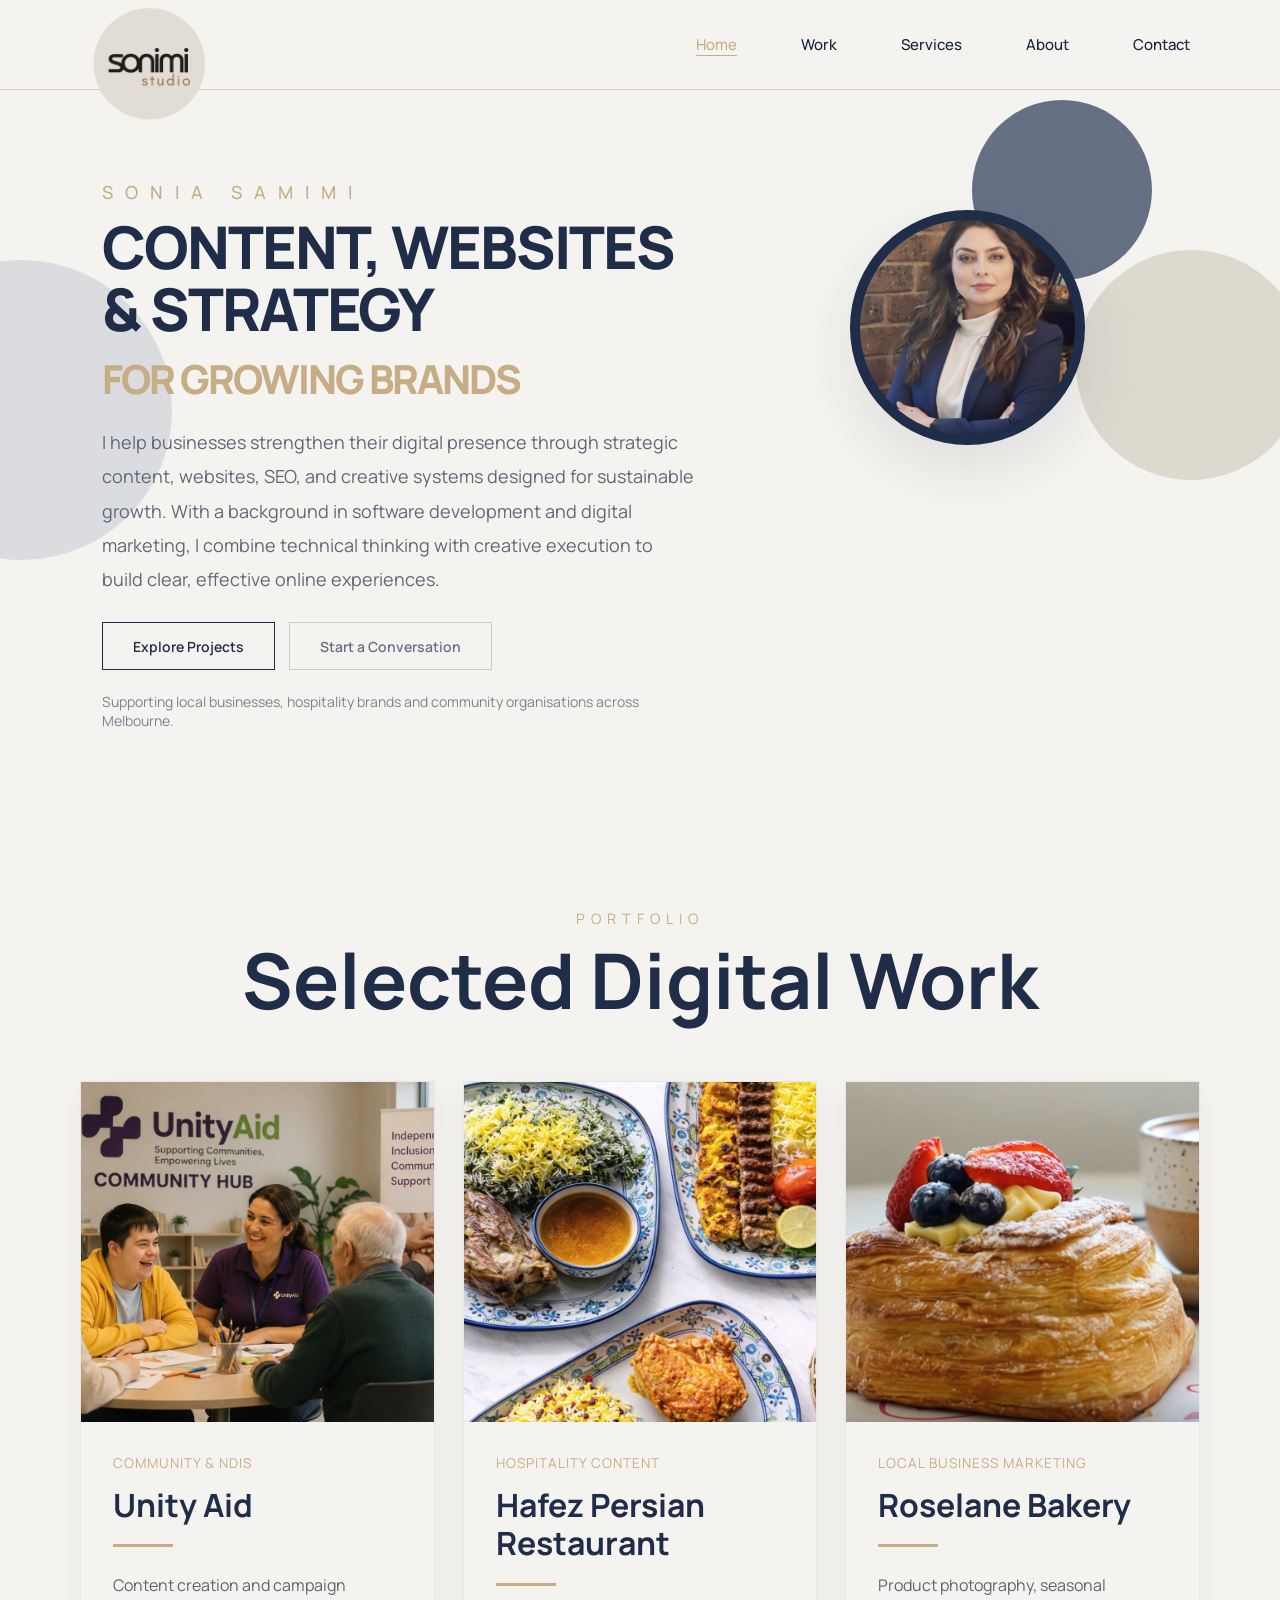
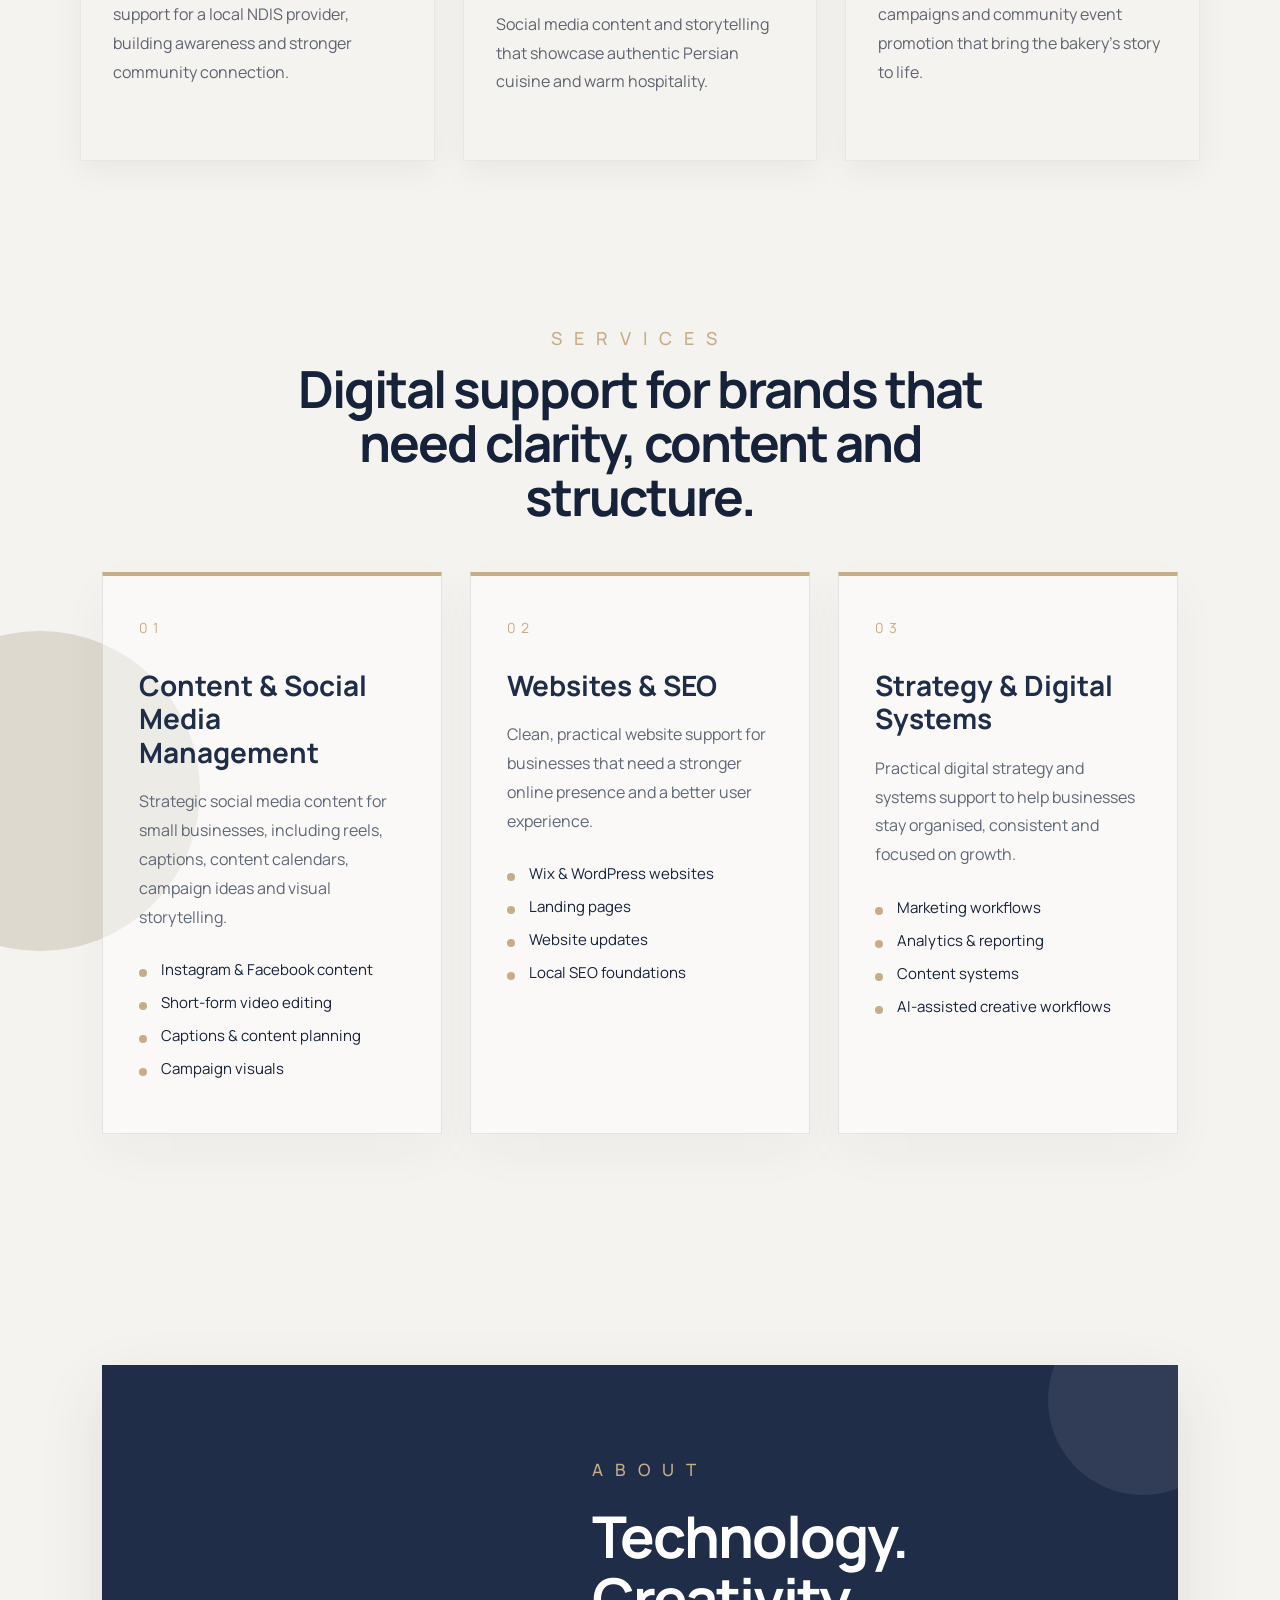
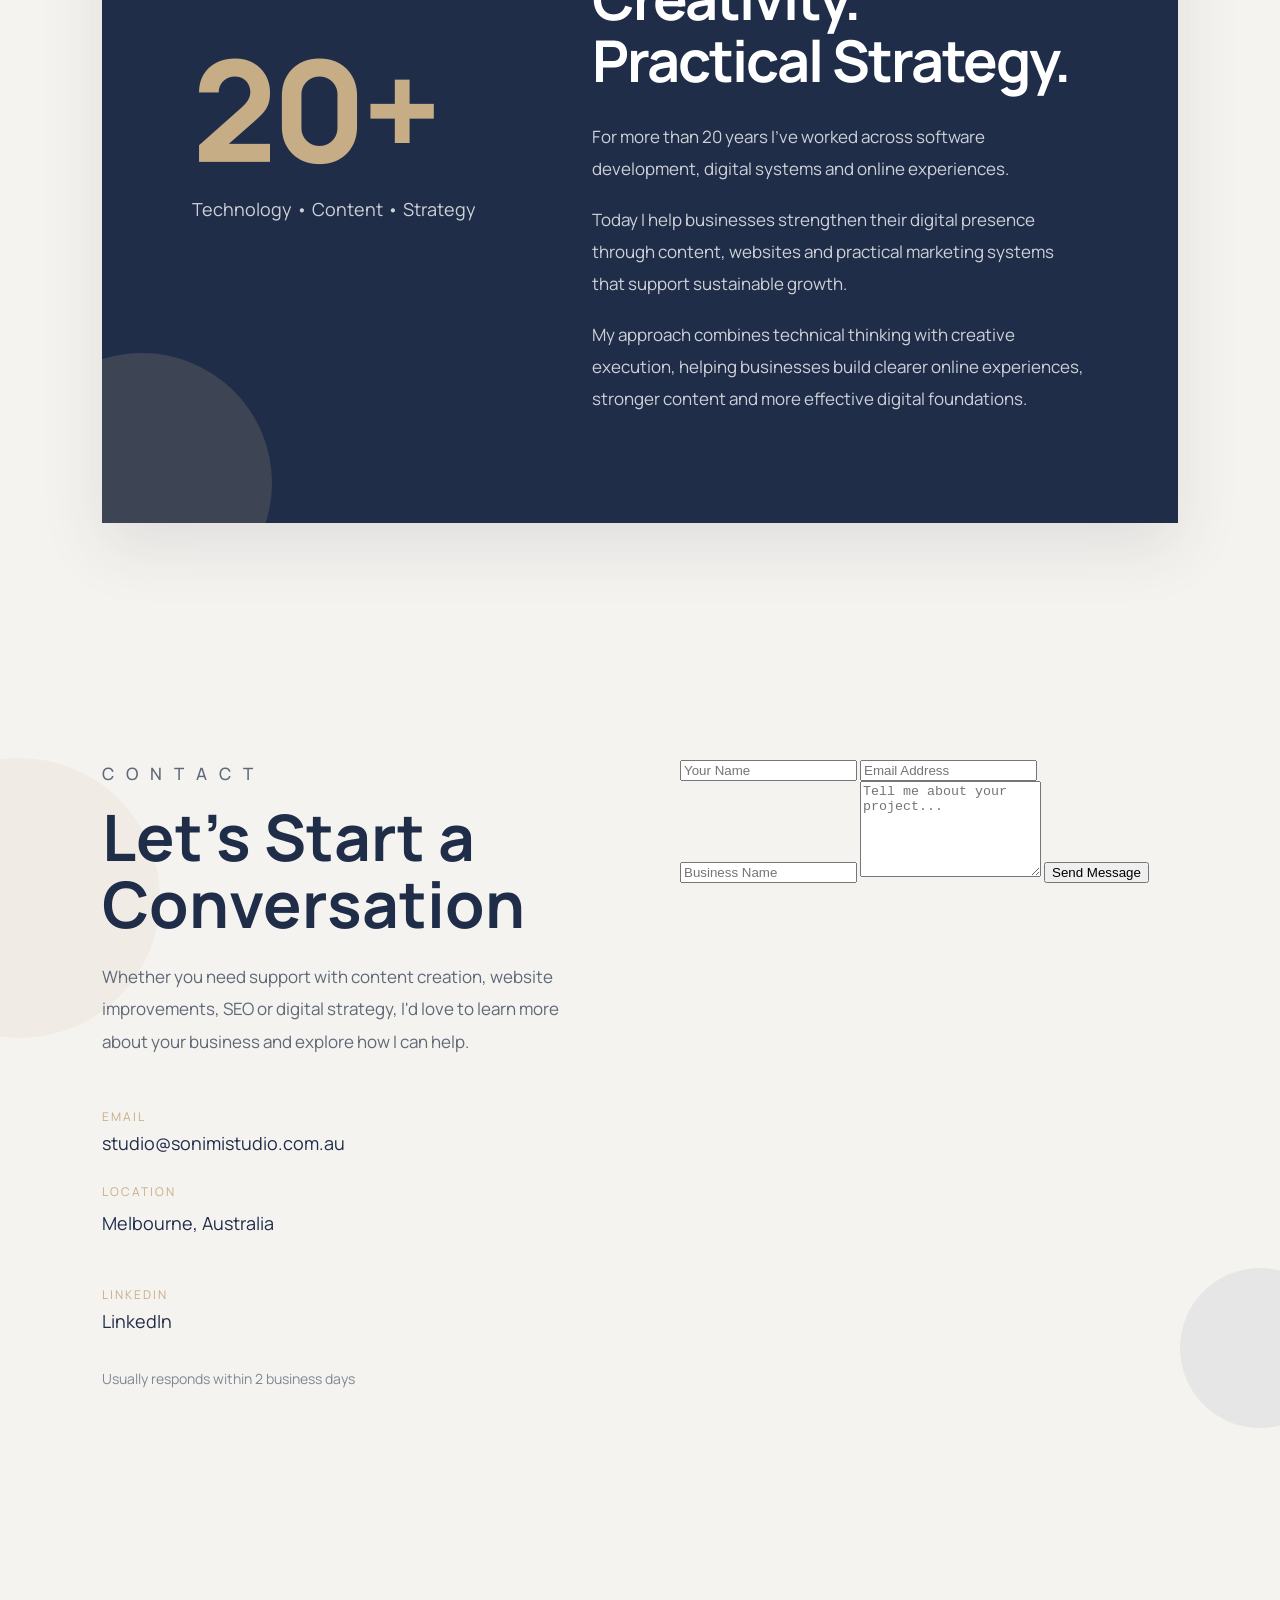
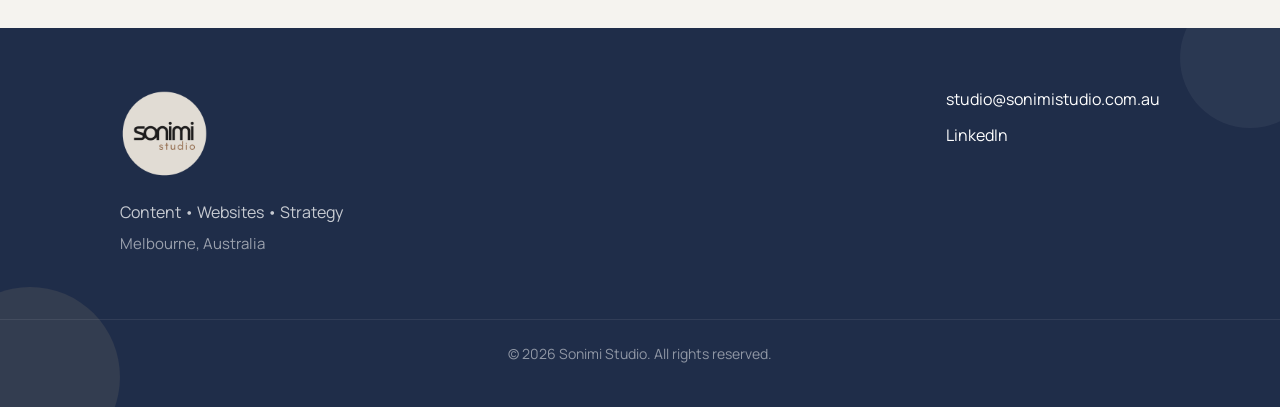
==== index.html @ 91c3f5af "comment extra code" ====
<!DOCTYPE html>
<html lang="en">

<head>
  <link rel="icon" type="image/png" href="./images/sonimi-logo.png">
  <meta charset="UTF-8" />
  <meta name="viewport" content="width=device-width, initial-scale=1.0" />
  <title>SONIMI Studio | Content, Websites & Strategy</title>
  <meta name="description"
    content="SONIMI Studio helps growing brands with digital content, websites, SEO and creative strategy." />
  <link rel="preconnect" href="https://fonts.googleapis.com">
  <link rel="preconnect" href="https://fonts.gstatic.com" crossorigin>
  <meta property="og:title" content="Sonimi Studio">
  <meta property="og:description" content="Content, Websites & Strategy for Growing Brands">
  <meta property="og:image" content="https://yourdomain.com.au/images/preview.jpg">
  <link
    href="https://fonts.googleapis.com/css2?family=Manrope:wght@400;500;600;700;800&family=Playfair+Display:wght@500;600&display=swap"
    rel="stylesheet">
  <link rel="stylesheet" href="styles.css" />
</head>

<body>
  <header class="site-header">
    <a href="#home" class="brand">
      <img src="./images/sonimi-logo.png" alt="SONIMI Studio Logo">
    </a>

    <button class="menu-toggle" aria-label="Open menu">☰</button>

    <nav class="nav">
      <a href="#home">Home</a>
      <a href="#work">Work</a>
      <a href="#services">Services</a>
      <a href="#about">About</a>
      <a href="#contact">Contact</a>
    </nav>
  </header>

  <main>
    <section id="home" class="hero section">
      <div class="shape shape-left floating-circle"></div>
      <div class="shape shape-navy floating-circle"></div>
      <div class="shape shape-beige floating-circle"></div>

      <div class="hero-content">
        <p class="eyebrow">SONIA SAMIMI</p>
        <h1>Content, Websites & Strategy<br><span>for Growing Brands</span></h1>
        <p class="hero-copy">
          I help businesses strengthen their digital presence through strategic content,
          websites, SEO, and creative systems designed for sustainable growth.
          With a background in software development and digital marketing, I combine
          technical thinking with creative execution to build clear, effective online experiences.
        </p>
        <div class="hero-actions">
          <a class="btn btn-primary" href="#work">Explore Projects</a>
          <a class="btn btn-secondary" href="#contact">Start a Conversation</a>
        </div>
        <p class="trust-line">Supporting local businesses, hospitality brands and community organisations across
          Melbourne.</p>
      </div>

      <div class="portrait-card" aria-label="Portrait placeholder">
        <div class="portrait-inner">
          <span></span>
        </div>
      </div>
    </section>

    <!-- Portfolio Section -->
    <section id="work" class="portfolio-section">

      <div class="portfolio-header">
        <span class="portfolio-label">PORTFOLIO</span>
        <h2>Selected Digital Work</h2>
      </div>

      <div class="portfolio-grid">

        <!-- Unity Aid -->
        <article class="portfolio-card">

          <div class="portfolio-image">
            <img src="./images/portfolio/unity-aid-project.jpg" alt="Unity Aid">
          </div>

          <div class="portfolio-content">

            <span class="portfolio-category">
              COMMUNITY & NDIS
            </span>

            <h3>Unity Aid</h3>

            <div class="card-line"></div>

            <p>
              Content creation and campaign support for a local
              NDIS provider, building awareness and stronger
              community connection.
            </p>

            <!-- <a href="unity-aid.html" class="portfolio-link">
              View Project
              <span>→</span>
            </a> -->

          </div>

        </article>

        <!-- Hafez -->

        <article class="portfolio-card">

          <div class="portfolio-image">
            <img src="./images/portfolio/hafez-project.jpg" alt="Hafez Persian Restaurant">
          </div>

          <div class="portfolio-content">

            <span class="portfolio-category">
              HOSPITALITY CONTENT
            </span>

            <h3>Hafez Persian Restaurant</h3>

            <div class="card-line"></div>

            <p>
              Social media content and storytelling that showcase
              authentic Persian cuisine and warm hospitality.
            </p>

            <!-- <a href="hafez.html" class="portfolio-link">
              View Project
              <span>→</span>
            </a> -->

          </div>

        </article>

        <!-- Roselane -->

        <article class="portfolio-card">

          <div class="portfolio-image">
            <img src="./images/portfolio/roselane-project.jpg" alt="Roselane Bakery">
          </div>

          <div class="portfolio-content">

            <span class="portfolio-category">
              LOCAL BUSINESS MARKETING
            </span>

            <h3>Roselane Bakery</h3>

            <div class="card-line"></div>

            <p>
              Product photography, seasonal campaigns and community
              event promotion that bring the bakery's story to life.
            </p>

            <!-- <a href="roselane.html" class="portfolio-link">
              View Project
              <span>→</span>
            </a> -->

          </div>

        </article>

      </div>

    </section>

    <section id="services" class="section services-section">
      <div class="services-bg-circle"></div>
      <div class="section-heading narrow">
        <p class="eyebrow">SERVICES</p>
        <h2>Digital support for brands that need clarity, content and structure.</h2>
      </div>

      <div class="services-grid">

        <article class="service-card">
          <span class="service-number">01</span>
          <h3>Content & Social Media Management</h3>
          <p>
            Strategic social media content for small businesses, including reels,
            captions, content calendars, campaign ideas and visual storytelling.
          </p>
          <ul>
            <li>Instagram & Facebook content</li>
            <li>Short-form video editing</li>
            <li>Captions & content planning</li>
            <li>Campaign visuals</li>
          </ul>
        </article>

        <article class="service-card">
          <span class="service-number">02</span>
          <h3>Websites & SEO</h3>
          <p>
            Clean, practical website support for businesses that need a stronger
            online presence and a better user experience.
          </p>
          <ul>
            <li>Wix & WordPress websites</li>
            <li>Landing pages</li>
            <li>Website updates</li>
            <li>Local SEO foundations</li>
          </ul>
        </article>

        <article class="service-card">
          <span class="service-number">03</span>
          <h3>Strategy & Digital Systems</h3>
          <p>
            Practical digital strategy and systems support to help businesses stay
            organised, consistent and focused on growth.
          </p>
          <ul>
            <li>Marketing workflows</li>
            <li>Analytics & reporting</li>
            <li>Content systems</li>
            <li>AI-assisted creative workflows</li>
          </ul>
        </article>

      </div>
    </section>

    <section id="about" class="section about-section">

      <div class="about-panel">

        <div class="about-stat">
          <span>20+</span>
          <p>Technology • Content • Strategy</p>
        </div>

        <div class="about-content">

          <p class="eyebrow">ABOUT</p>

          <h2>
            Technology. Creativity.<br>
            Practical Strategy.
          </h2>

          <p>
            For more than 20 years I’ve worked across software development,
            digital systems and online experiences.
          </p>

          <p>
            Today I help businesses strengthen their digital presence through
            content, websites and practical marketing systems that support
            sustainable growth.
          </p>

          <p>
            My approach combines technical thinking with creative execution,
            helping businesses build clearer online experiences, stronger content
            and more effective digital foundations.
          </p>

        </div>

      </div>

    </section>

    <section id="contact" class="contact-section">

      <div class="contact-wrapper">

        <div class="contact-intro">

          <p class="eyebrow">CONTACT</p>

          <h2>
            Let's Start a Conversation
          </h2>

          <p>
            Whether you need support with content creation, website improvements, SEO or digital strategy, I'd love to
            learn more about your business and explore how I can help.
          </p>

          <div class="contact-details">

            <div>
              <span>Email</span>
              <a href="mailto:studio@sonimistudio.com.au">
                studio@sonimistudio.com.au
              </a>
            </div>

            <div>
              <span>Location</span>
              <p>Melbourne, Australia</p>
            </div>

            <div>
              <span>LinkedIn</span>
              <a href="https://www.linkedin.com/in/sonia-samimi-bb554b28/" target="_blank" rel="noopener noreferrer"
                aria-label="LinkedIn Profile">
                LinkedIn
              </a>
            </div>
            <div class="response-time">Usually responds within 2 business days</div>
          </div>
        </div>

        <form name="contact" method="POST" data-netlify="true" netlify-honeypot="bot-field" action="/thank-you.html">

          <input type="hidden" name="form-name" value="contact">

          <p hidden>
            <label>
              Don't fill this out:
              <input name="bot-field">
            </label>
          </p>

          <input type="text" name="name" placeholder="Your Name" required>
          <input type="email" name="email" placeholder="Email Address" required>
          <input type="text" name="business" placeholder="Business Name">
          <textarea name="message" placeholder="Tell me about your project..." rows="6" required></textarea>

          <button type="submit">Send Message</button>
        </form>

      </div>

    </section>
  </main>

  <footer class="site-footer">

    <div class="footer-container">

      <div class="footer-brand">

        <img src="./images/sonimi-logo.png" alt="Sonimi Studio" class="footer-logo">

        <p class="footer-tagline">
          Content • Websites • Strategy
        </p>

        <p class="footer-location">
          Melbourne, Australia
        </p>

      </div>

      <div class="footer-contact">

        <a href="mailto:studio@sonimistudio.com.au">
          studio@sonimistudio.com.au
        </a>

        <a href="https://www.linkedin.com/in/sonia-samimi-bb554b28/" target="_blank" rel="noopener noreferrer">
          LinkedIn
        </a>

      </div>

    </div>

    <div class="footer-bottom">

      <p>
        © 2026 Sonimi Studio. All rights reserved.
      </p>

    </div>

  </footer>

  <script src="script.js"></script>
</body>

</html>
---- styles.css ----
:root{
  --navy:#1f2d49;
  --ink:#15223a;
  --muted:#667085;
  --sand:#c7ad86;
  --stone:#ded9cf;
  --soft:#f5f3ef;
  --bluegrey:#bfc5d1;
  --white:#ffffff;
  --line:rgba(31,45,73,.12);
  --shadow:0 24px 60px rgba(31,45,73,.10);
}

*{box-sizing:border-box}
html{scroll-behavior:smooth}
body{
  margin:0;
  font-family:Manrope,system-ui,-apple-system,BlinkMacSystemFont,"Segoe UI",sans-serif;
  background:var(--soft);
  color:var(--ink);
}

.site-header{
  position:fixed;
  top:0;
  left:0;
  right:0;
  z-index:20;
  height:90px;
  display:flex;
  align-items:center;
  justify-content:space-between;
  padding:0 clamp(24px,7vw,140px);
  background:rgba(245,243,239,.82);
  backdrop-filter:blur(18px);
  border-bottom:1px solid rgba(199,173,134,.55);
}

.brand{
  width:120px;
  height:120px;
  display:flex;
  align-items:center;
  justify-content:center;
  text-decoration:none;
  transform:translateY(18px);
}

.brand img{
  width:100%;
  height:100%;
  object-fit:contain;
  display:block;
}

.nav{
  display:flex;
  gap:clamp(28px,5vw,72px);
  align-items:center;
}

.nav a{
  color:var(--ink);
  text-decoration:none;
  font-size:15px;
  font-weight:500;
  transition:.25s ease;
}

.nav a:hover,.nav a.active{color:var(--sand);border-bottom:1px solid var(--sand)}
.menu-toggle{display:none}

.section{
  position:relative;
  padding:clamp(80px,9vw,150px) clamp(24px,8vw,160px);
}

.hero{
  min-height:650px;
  padding-top:180px;
  overflow:hidden;
  display:grid;
  grid-template-columns:minmax(0,1fr) 420px;
  gap:60px;
  align-items:start;
}

.hero-content{
  max-width:650px;
  position:relative;
  z-index:2;
}

.eyebrow{
  margin:0 0 12px;
  letter-spacing:12px;
  color:var(--sand);
  font-weight:500;
  font-size:18px;
}

h1,h2,h3,p{margin-top:0}
h1{
  margin-bottom:22px;
  font-size:clamp(38px,4.6vw,68px);
  line-height:1.06;
  letter-spacing:-2px;
  text-transform:uppercase;
  color:var(--navy);
  font-weight:800;
}

h1 span{color:var(--sand); font-size: 40px;}
.hero-copy{
  font-size:18px;
  line-height:1.9;
  color:#5f6877;
  max-width:760px;
}

.hero-actions{
  display:flex;
  gap:14px;
  flex-wrap:wrap;
  margin-top:26px;
}

.btn{
  display:inline-flex;
  align-items:center;
  justify-content:center;
  min-height:48px;
  padding:0 30px;
  border:1px solid var(--navy);
  text-decoration:none;
  font-weight:600;
  font-size:14px;
  color:var(--navy);
  background:transparent;
  cursor:pointer;
  transition:.25s ease;
}

.btn-primary:hover{
  background:var(--navy);
  color:var(--white);
  transform:translateY(-2px);
}

.btn-secondary{
  border-color:rgba(31,45,73,.2);
  color:var(--muted);
}

.btn-secondary:hover{border-color:var(--sand);color:var(--sand)}
.trust-line{
  margin-top:22px;
  font-size:14px;
  color:#7a8390;
}

.portrait-card{
  position:relative;
  z-index:2;
  justify-self:center;
  margin-top:30px;
  width:235px;
  height:235px;
  border-radius:50%;
  background:var(--navy);
  padding:10px;
  box-shadow:var(--shadow);
}

.portrait-inner{
  width:100%;
  height:100%;
  border-radius:50%;
  background:
    linear-gradient(135deg, rgba(255,255,255,.2), rgba(0,0,0,.1)),
    url("./images/sonia_samimi.png");
  background-size:cover;
  background-position:center;
  display:flex;
  align-items:center;
  justify-content:center;
  color:rgba(255,255,255,.75);
  font-size:14px;
}

.shape{
  position:absolute;
  border-radius:50%;
  z-index:0;
  pointer-events:none;
}
.shape-left{
  width:300px;height:300px;
  left:-10%;top:260px;
  background:var(--bluegrey);
  opacity:.5;
}
.shape-navy{
  width:180px;height:180px;
  right:10%;top:100px;
  background:var(--muted);
}
.shape-beige{
  width:230px;height:230px;
  border-radius:120px;
  right:-2%;top:250px;
  background:var(--stone);
}

.section-heading{
  margin:0 auto 48px;
  max-width:900px;
  text-align:left;
}

.section-heading h2{
  font-size:clamp(38px,5vw,72px);
  line-height:1.05;
  letter-spacing:-2px;
  color:var(--ink);
}

.narrow{max-width:780px;text-align:center}
.narrow h2{font-size:clamp(34px,4vw,58px)}

.portfolio-section{
    padding:50px 0;
}

.portfolio-header{
    text-align:center;
    margin-bottom:60px;
}

.portfolio-label{
    display:block;
    letter-spacing:6px;
    font-size:.9rem;
    color:var(--sand);
    margin-bottom:12px;
}

.portfolio-header h2{
    font-size:clamp(2.8rem,6vw,5rem);
    color:var(--navy);
    margin:0;
    line-height:1.05;
}

.portfolio-grid{
    display:grid;
    grid-template-columns:repeat(3,1fr);
    gap:28px;
    max-width:1120px;
    margin:0 auto;
}

.portfolio-card{
    background:#F5F3EF;
    border:1px solid rgba(0,0,0,.05);
    overflow:hidden;
    transition:.3s ease;
    box-shadow:0 10px 30px rgba(0,0,0,.05);
}

.portfolio-card:hover{
    transform:translateY(-8px);
}

.portfolio-image{
    height:340px;
    overflow:hidden;
}

.portfolio-image img{
    width:100%;
    height:100%;
    object-fit:cover;
    display:block;
    filter:
        saturate(0.92)
        contrast(0.96)
        brightness(1.02);
}

.portfolio-content{
    padding:32px;
}

.portfolio-category{
    display:block;
    color:var(--sand);
    font-size:.85rem;
    letter-spacing:1px;
    margin-bottom:14px;
}

.portfolio-content h3{
    color:var(--navy);
    font-size:2rem;
    line-height:1.2;
    margin-bottom:20px;
}

.card-line{
    width:60px;
    height:3px;
    background:var(--sand);
    margin-bottom:24px;
}

.portfolio-content p{
    color:#5f6470;
    line-height:1.8;
    margin-bottom:32px;
}

.portfolio-link{
    display:inline-flex;
    align-items:center;
    gap:14px;
    color:var(--sand);
    text-decoration:none;
    font-weight:600;
}

.portfolio-link span{
    width:36px;
    height:36px;
    border:1px solid var(--sand);
    border-radius:50%;
    display:flex;
    align-items:center;
    justify-content:center;
}

.portfolio-link:hover{
    color:var(--navy);
}

.services-section{
  position:relative;
  overflow:hidden;
}

.services-bg-circle{
    position:absolute;

    width:320px;
    height:320px;

    left:-120px;
    top:420px;

    border-radius:50%;

    background:var(--stone);

     z-index:0;

    pointer-events:none;
}


.services-section .section-heading,
.services-section .services-grid{
    position:relative;
    z-index:2;
}

.services-section > *{
    z-index:2;
}

.services-grid{
  display:grid;
  grid-template-columns:repeat(3,1fr);
  gap:28px;
  max-width:1120px;
  margin:0 auto;
  align-items:stretch;
}

.service-card{
  position:relative;
  padding:42px 36px;
  background:rgba(255,255,255,.45);
  border:1px solid rgba(31,45,73,.10);
  border-top:4px solid var(--sand);
  box-shadow:0 18px 45px rgba(31,45,73,.04);
  transition:transform .25s ease, box-shadow .25s ease;
  height:100%;
  display:flex;
  flex-direction:column;
}

.service-card:hover{
  transform:translateY(-6px);
  box-shadow:0 24px 60px rgba(31,45,73,.08);
}

.service-number{
  display:block;
  color:var(--sand);
  letter-spacing:5px;
  font-size:14px;
  margin-bottom:32px;
}

.service-card h3{
  color:var(--navy);
  font-size:28px;
  line-height:1.2;
  margin-bottom:18px;
}

.service-card p{
  color:#5f6877;
  line-height:1.8;
  margin-bottom:28px;
}

.service-card ul{
  list-style:none;
  padding:0;
  margin:0;
}

.service-card li{
  position:relative;
  padding-left:22px;
  margin-bottom:12px;
  color:var(--ink);
  font-size:15px;
}

.service-card li::before{
  content:"";
  position:absolute;
  left:0;
  top:.65em;
  width:8px;
  height:8px;
  border-radius:50%;
  background:var(--sand);
}

@media(max-width:900px){
  .services-grid{
    grid-template-columns:1fr;
  }

  .service-card{
    padding:34px 28px;
  }
}

.about-section{
   width: 100%;
   position: relative;
   overflow: hidden;
}

.about-panel{
   width: 100%;
  margin:0 auto;
  background:var(--navy);
  color:var(--white);
  padding:clamp(48px,7vw,90px);
  display:grid;
  grid-template-columns:.8fr 1.2fr;
  gap:70px;
  align-items:center;
  position:relative;
  overflow:hidden;
  box-shadow:var(--shadow);
}

.about-panel::before{
  content:"";
  position:absolute;
  width:260px;
  height:260px;
  border-radius:50%;
  background:rgba(199,173,134,.18);
  left:-90px;
  bottom:-90px;
}

.about-panel::after{
  content:"";
  position:absolute;
  width:190px;
  height:190px;
  border-radius:50%;
  background:rgba(255,255,255,.08);
  right:-60px;
  top:-60px;
}

.about-stat,
.about-content{
  position:relative;
  z-index:2;
}

.about-stat span{
  display:block;
  color:var(--sand);
  font-size:clamp(82px,9vw,140px);
  line-height:.9;
  font-weight:800;
  letter-spacing:-5px;
}

.about-stat p{
  color:rgba(255,255,255,.78);
  font-size:18px;
  line-height:1.7;
  max-width:320px;
  margin-top:22px;
  
}

.about-stat span{
    font-size:clamp(100px,11vw,170px);
}

.about-content .eyebrow{
  color:var(--sand);
}

.about-content h2{
  font-size:clamp(36px,4.5vw,62px);
  line-height:1.08;
  letter-spacing:-2px;
  color:var(--white);
  margin-bottom:30px;
}

.about-content p{
  color:rgba(255,255,255,.78);
  line-height:1.9;
  font-size:17px;
  margin-bottom:18px;
}

@media(max-width:900px){
  .about-panel{
    grid-template-columns:1fr;
    gap:40px;
  }

  .about-stat span{
    font-size:88px;
  }

  .about-stat p{
    max-width:100%;
  }
}

@media(max-width:560px){
  .about-section{
    padding:80px 24px;
  }

  .about-panel{
    padding:42px 28px;
  }

  .about-content h2{
    font-size:34px;
  }

  .about-content p,
  .about-stat p{
    font-size:16px;
    line-height:1.8;
  }
}

.contact-section{
    padding:120px clamp(24px,8vw,160px);
    position:relative;
    overflow:hidden;
}
.contact-section::before{
    content:"";
    position:absolute;

    width:280px;
    height:280px;

    border-radius:50%;

    background:rgba(199,173,134,.10);

    left:-120px;
    top:120px;

    z-index:0;
}

.contact-section::after{
    content:"";
    position:absolute;

    width:160px;
    height:160px;

    border-radius:50%;

    background:rgba(107,120,145,.10);

    right:-60px;
    bottom:80px;

    z-index:0;
}

.contact-wrapper{
    position:relative;
    z-index:2;
    max-width:1120px;
    margin:0 auto;

    display:grid;
    grid-template-columns:1fr 1fr;
    gap:80px;
    align-items:start;
}

.contact-intro h2{
    font-size:clamp(42px,5vw,72px);
    line-height:1.05;
    color:var(--navy);
    margin-bottom:24px;
}

.contact-intro p{
    color:#5f6877;
    line-height:1.9;
    font-size:17px;
}

.contact-details{
    margin-top:50px;
    display:flex;
    flex-direction:column;
    gap:28px;
}

.contact-details span{
    display:block;
    color:var(--sand);
    letter-spacing:2px;
    font-size:12px;
    text-transform:uppercase;
    margin-bottom:6px;
}

.contact-details a,
.contact-details p{
    color:var(--navy);
    text-decoration:none;
    font-size:18px;
}

.contact-form{
    display:flex;
    flex-direction:column;
    gap:18px;
}

.contact-form input,
.contact-form textarea{
    width:100%;
    padding:18px 20px;
    border:1px solid rgba(31,45,73,.12);
    background:#fff;
    font-family:inherit;
    font-size:16px;
    color:var(--navy);
}

.contact-form input:focus,
.contact-form textarea:focus{
    outline:none;
    border-color:var(--sand);
}

.contact-form button{
    padding:18px 24px;
    border:none;
    background:var(--navy);
    color:white;
    cursor:pointer;
    font-size:16px;
    transition:.3s;
}

.contact-form button:hover{
    background:#2c3d62;
}

.response-time{
    font-size:14px;
    color:#7f8796;
    margin-top:8px;
}

.site-footer{
    margin-top:120px;
    background:var(--navy);
    color:white;
    padding:60px 0 30px;
    position:relative;
    overflow:hidden;
}

.site-footer::before{
    content:"";
    position:absolute;
    width:180px;
    height:180px;
    border-radius:50%;
    background:rgba(199,173,134,.12);
    left:-60px;
    bottom:-60px;
}

.site-footer::after{
    content:"";
    position:absolute;
    width:140px;
    height:140px;
    border-radius:50%;
    background:rgba(255,255,255,.05);
    right:-40px;
    top:-40px;
}

.footer-container{
    max-width:1120px;
    margin:0 auto;
    padding:0 40px;

    display:flex;
    justify-content:space-between;
    align-items:flex-start;

    gap:40px;

    position:relative;
    z-index:2;
}

.footer-logo{
    width:90px;
    margin-bottom:18px;
}

.footer-tagline{
    color:rgba(255,255,255,.75);
    margin-bottom:10px;
    font-size:16px;
}

.footer-location{
    color:rgba(255,255,255,.55);
    font-size:15px;
}

.footer-contact{
    display:flex;
    flex-direction:column;
    gap:14px;
}

.footer-contact a{
    color:white;
    text-decoration:none;
    transition:.3s;
}

.footer-contact a:hover{
    color:var(--sand);
}

.footer-bottom{
    margin-top:50px;
    padding-top:24px;
    border-top:1px solid rgba(255,255,255,.08);

    text-align:center;

    position:relative;
    z-index:2;
}

.footer-bottom p{
    color:rgba(255,255,255,.5);
    font-size:14px;
}

@media(max-width:900px){
  .site-header{height:72px;padding:0 22px}
  .brand{width:82px;height:82px;transform:translateY(16px)}
  .brand-mark{font-size:19px}
  .brand-sub{font-size:11px;letter-spacing:3px}
  .menu-toggle{
    display:block;
    background:none;
    border:0;
    font-size:26px;
    color:var(--navy);
  }
  .nav{
    position:absolute;
    top:72px;
    left:0;
    right:0;
    background:rgba(245,243,239,.98);
    padding:24px;
    display:none;
    flex-direction:column;
    gap:22px;
    border-bottom:1px solid var(--line);
  }
  .nav.open{display:flex}
  .hero{
    grid-template-columns:1fr;
    min-height:auto;
    padding-top:150px;
  }
 .portrait-card{
      order:2;
      align-self:flex-start;
      margin:20px 0;
  }
  .shape-left{width:150px;height:150px;left:auto;right:-60px;top:190px;opacity:.55}
  .shape-navy,.shape-beige{display:none}
  .project-grid,.services-grid,.about-panel,.form-row{grid-template-columns:1fr}
  .section{padding-left:24px;padding-right:24px}
  .footer{flex-direction:column;gap:8px}
  .portfolio-grid{
        grid-template-columns:1fr;
    }

    .portfolio-image{
        height:300px;
    }

    .portfolio-content{
        padding:24px;
    }

    .portfolio-content h3{
        font-size:1.7rem;
    }

    .contact-wrapper{
        grid-template-columns:1fr;
        gap:50px;
    }

    .contact-intro h2{
        font-size:42px;
    }


}

@media(max-width:560px){
  h1{font-size:34px;letter-spacing:-1px}
  h1 span{ font-size: 23px;}
  .eyebrow{font-size:13px;letter-spacing:7px}
  .hero-copy{font-size:16px;line-height:1.75}
  .btn{width:100%}
  .section-heading h2{font-size:38px}
}

@media(max-width:900px){

  .hero{
      display:flex;
      flex-direction:column;
  }

  .portrait-card{
    display:none !important;
  }

  .hero-content{
      order:1;
  }
}

@media(max-width:768px){

    .footer-container{
        flex-direction:column;
        text-align:center;
        align-items:center;
    }

    .footer-contact{
        align-items:center;
    }

}


.floating-circle {
    animation: floatSlow 20s ease-in-out infinite;
}

.floating-circle-2 {
    animation: floatSlow2 25s ease-in-out infinite;
}

@keyframes floatSlow {
    0% {
        transform: translate(0px, 0px);
    }
    50% {
        transform: translate(10px, -10px);
    }
    100% {
        transform: translate(0px, 0px);
    }
}

@keyframes floatSlow2 {
    0% {
        transform: translate(0px, 0px);
    }
    50% {
        transform: translate(-12px, 8px);
    }
    100% {
        transform: translate(0px, 0px);
    }
}
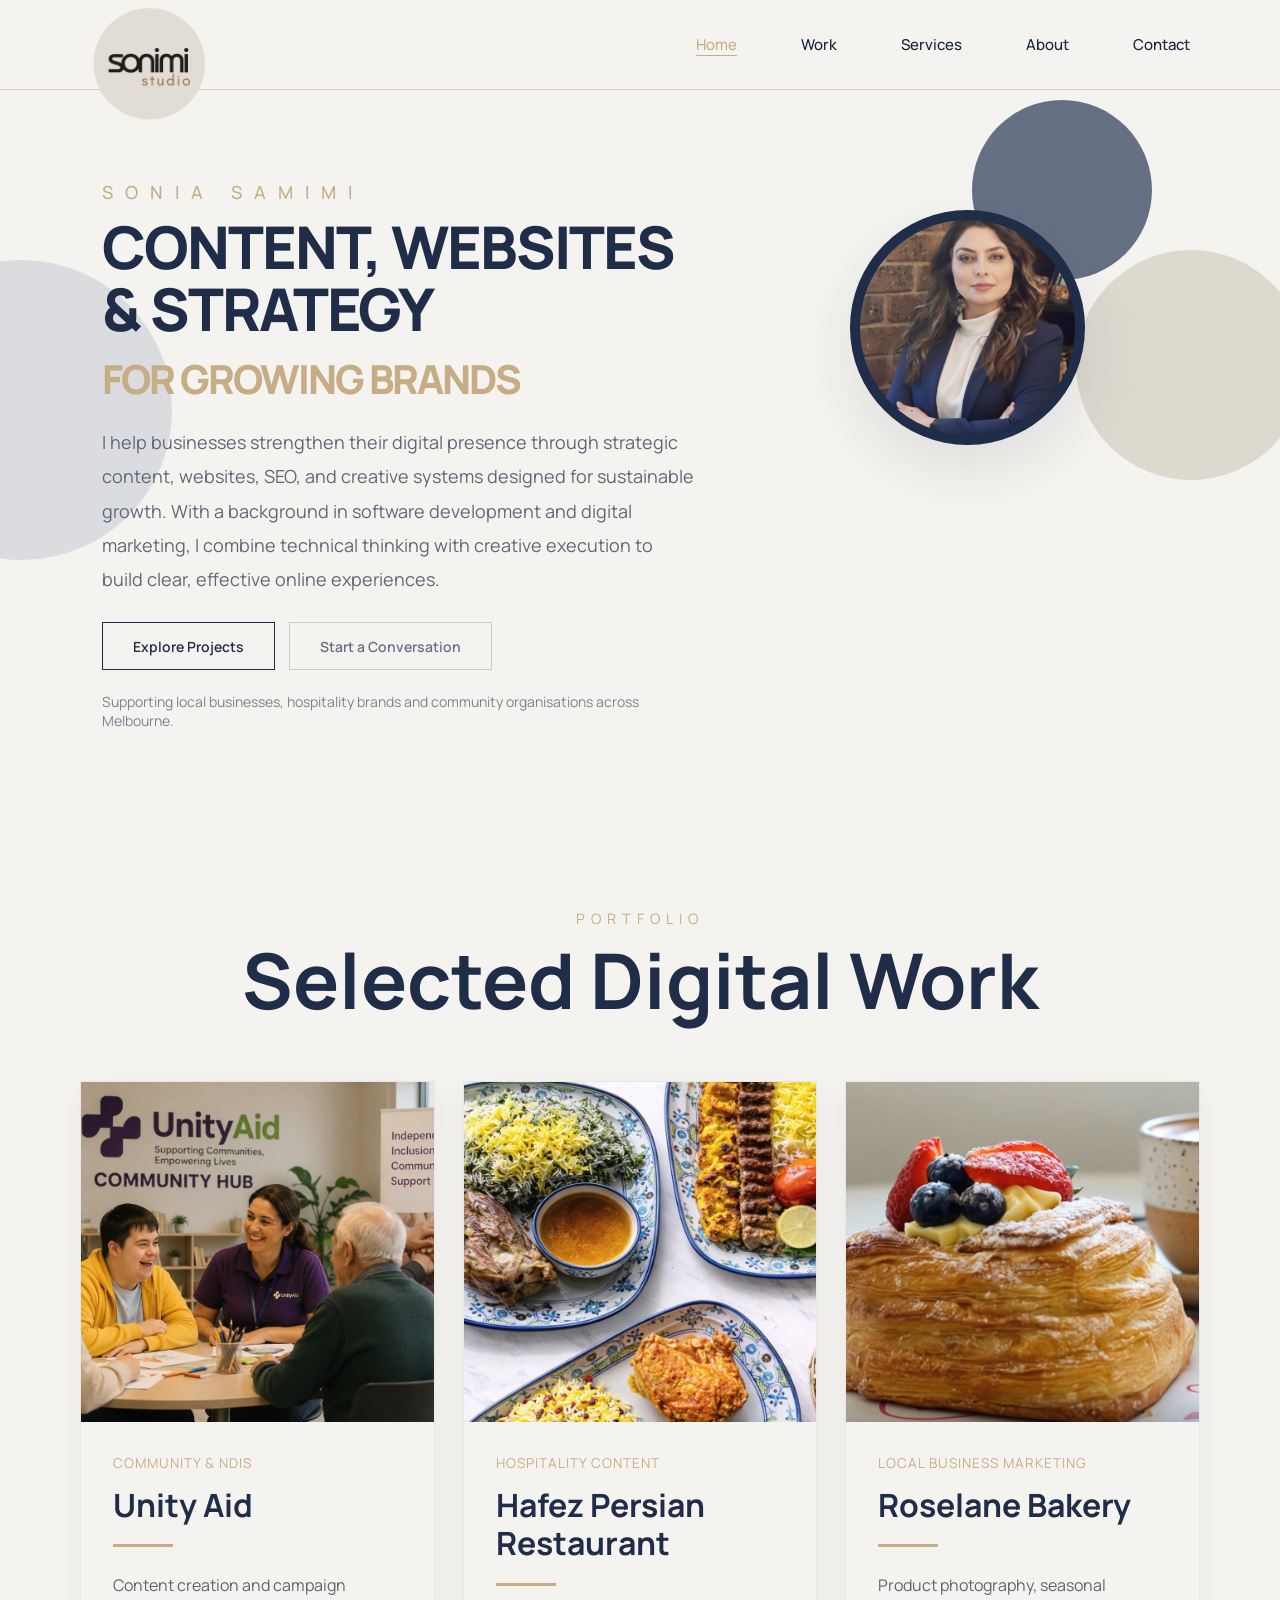
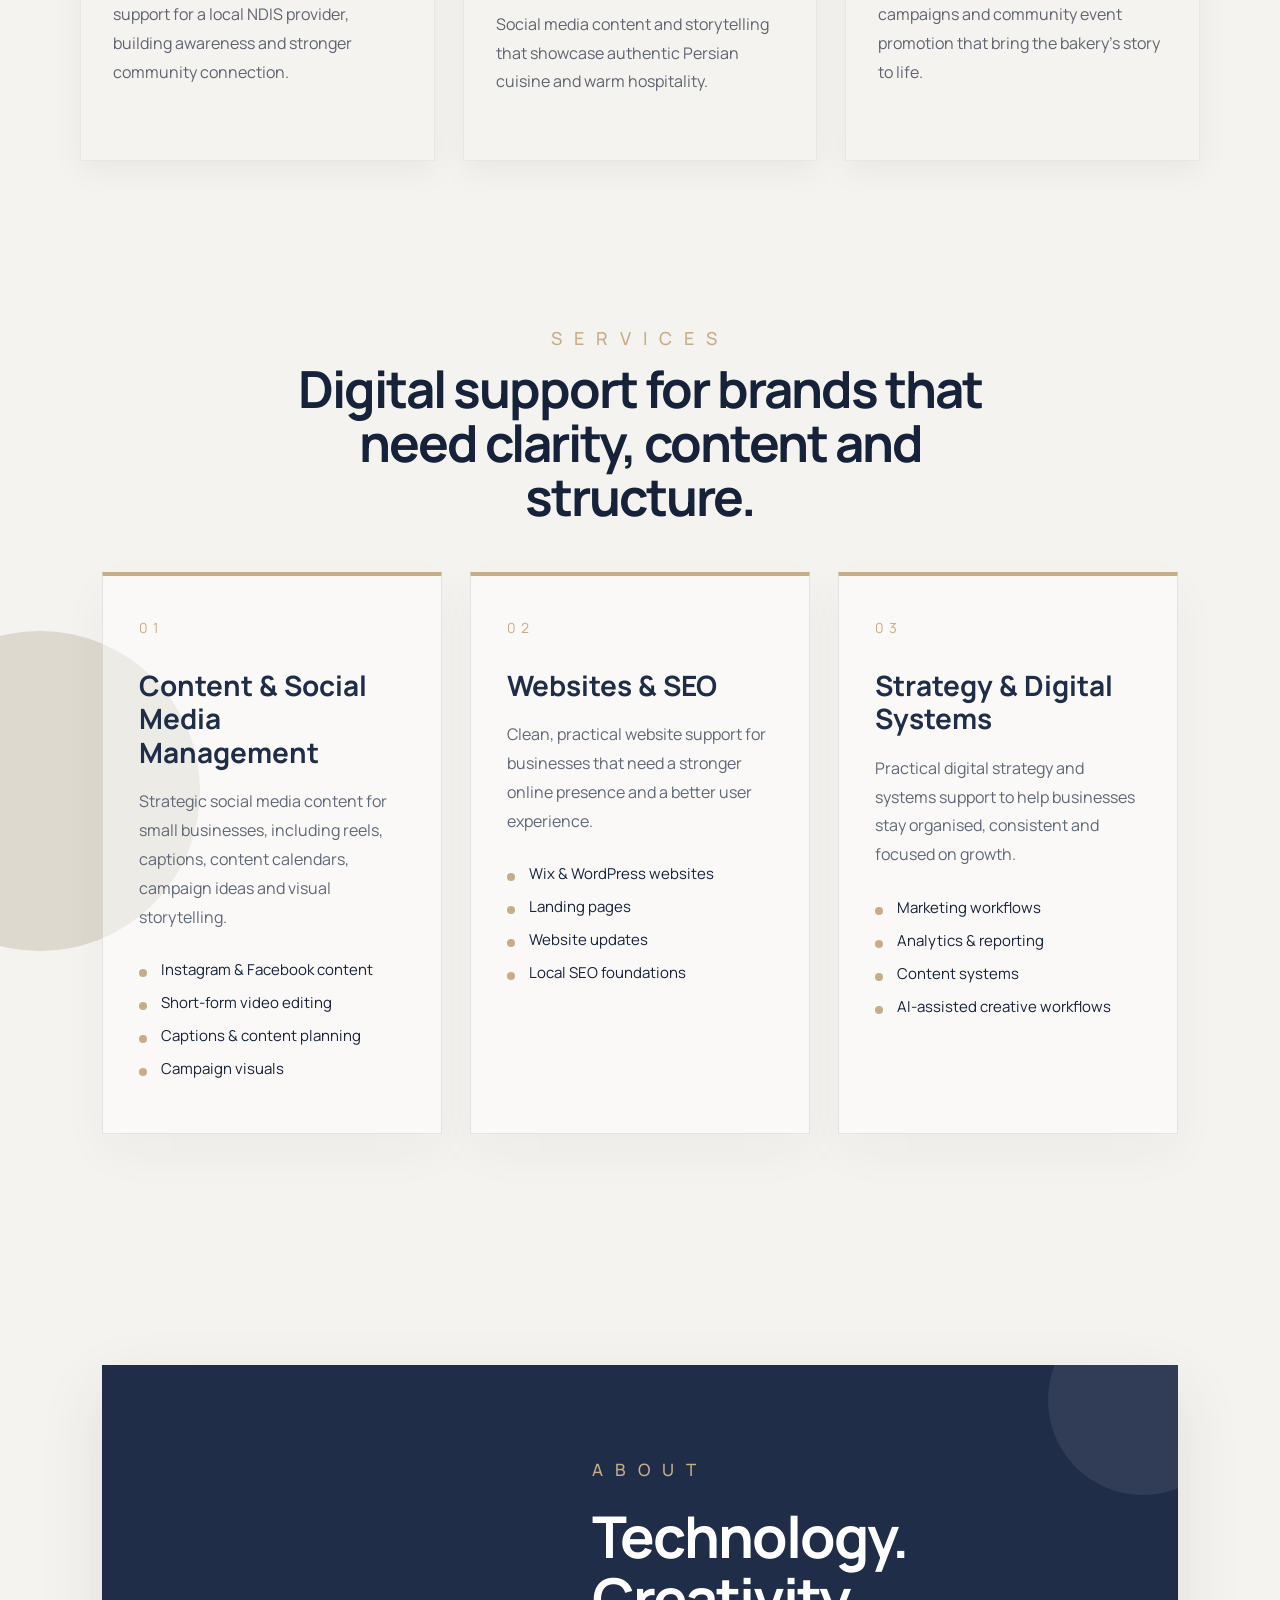
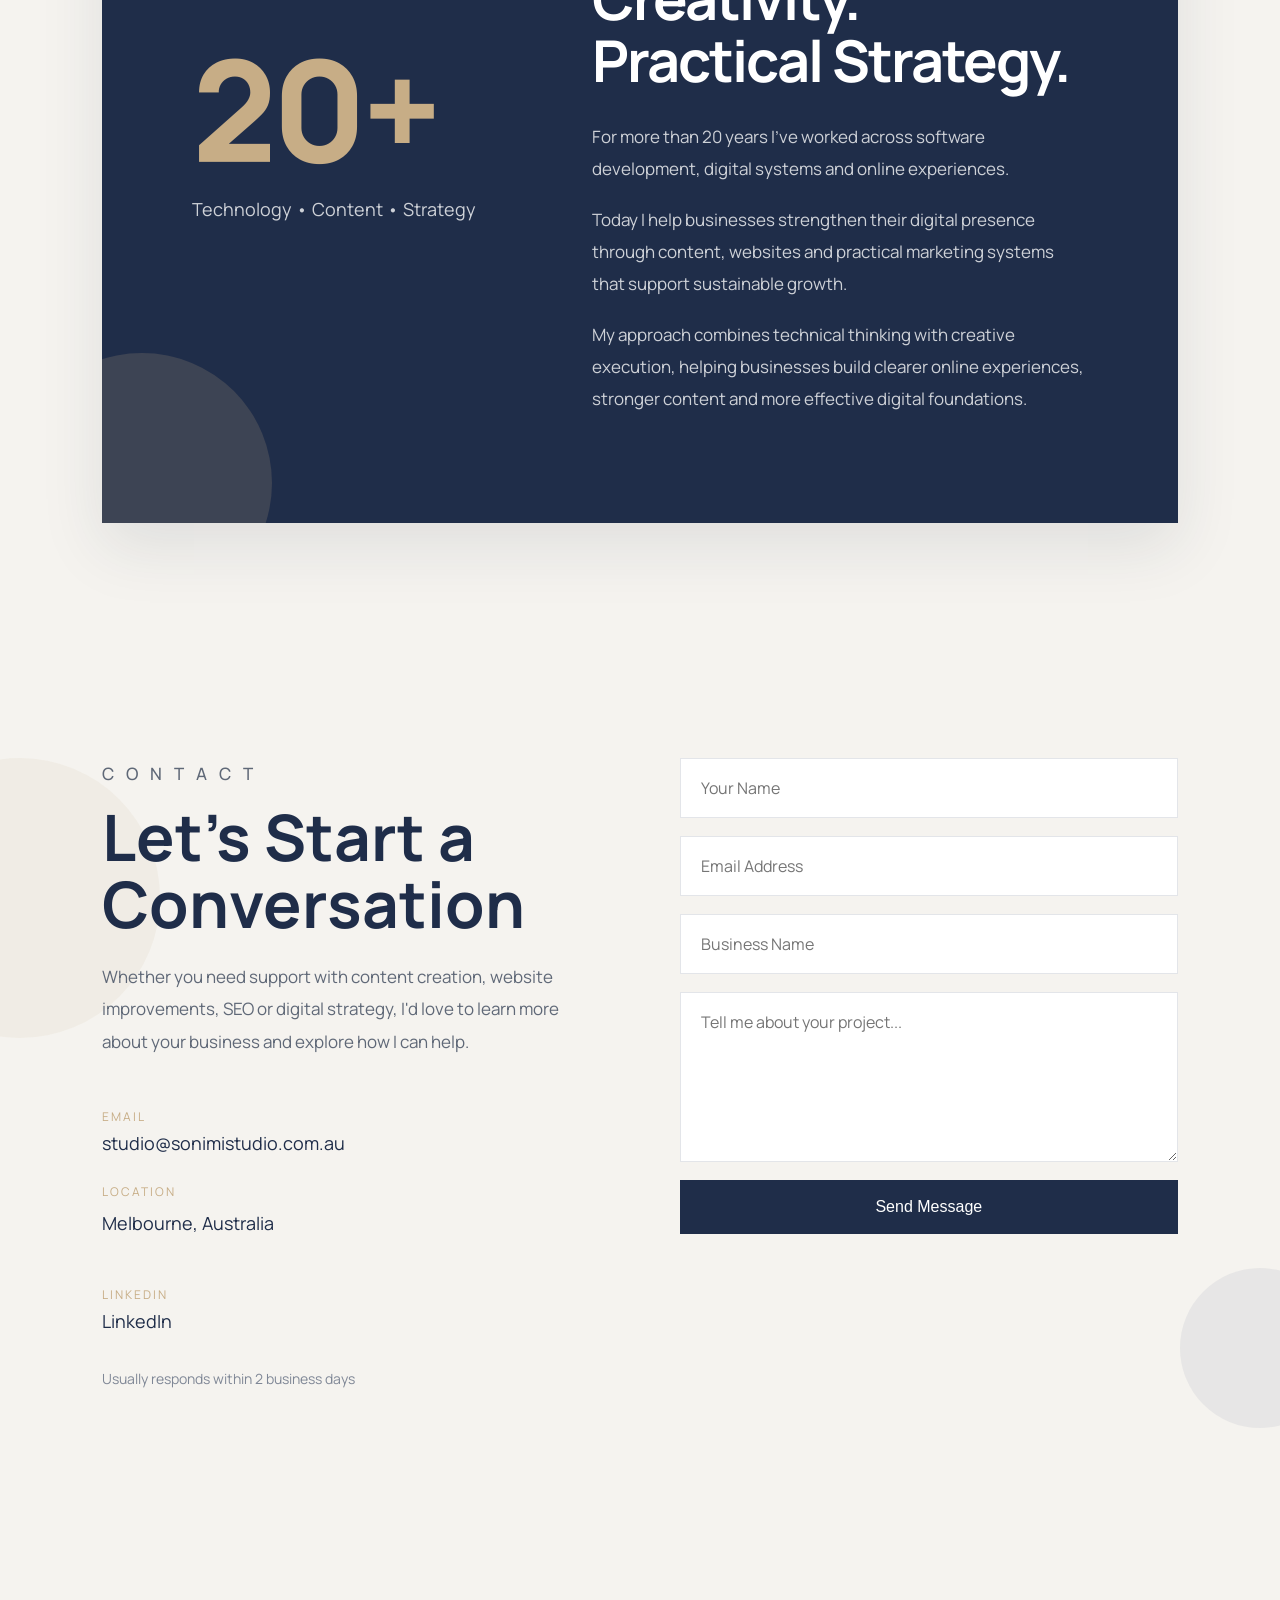
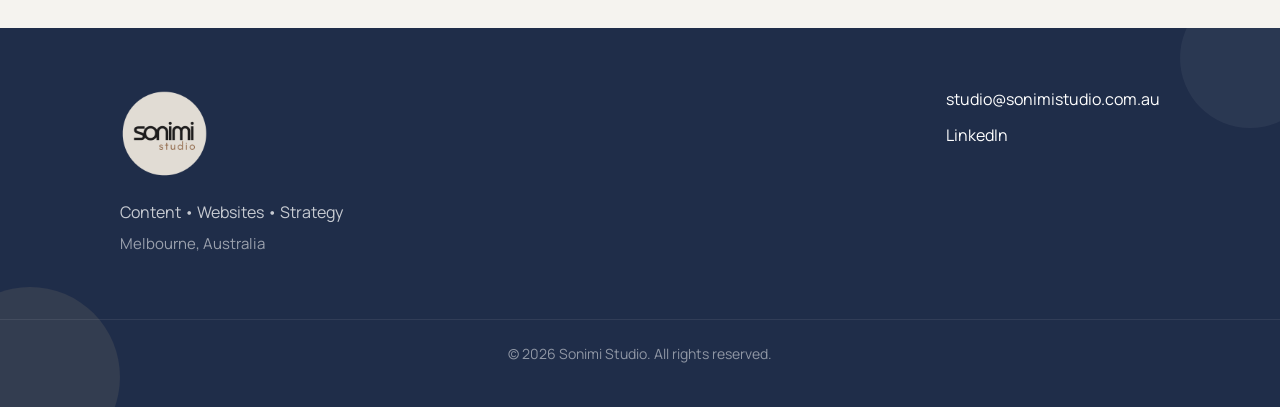
==== commit 3db455e3: "fix contact form css" ====
--- a/index.html
+++ b/index.html
@@ -316,24 +316,51 @@
           </div>
         </div>
 
-        <form name="contact" method="POST" data-netlify="true" netlify-honeypot="bot-field" action="/thank-you.html">
-
-          <input type="hidden" name="form-name" value="contact">
-
-          <p hidden>
-            <label>
-              Don't fill this out:
-              <input name="bot-field">
-            </label>
-          </p>
-
-          <input type="text" name="name" placeholder="Your Name" required>
-          <input type="email" name="email" placeholder="Email Address" required>
-          <input type="text" name="business" placeholder="Business Name">
-          <textarea name="message" placeholder="Tell me about your project..." rows="6" required></textarea>
-
-          <button type="submit">Send Message</button>
-        </form>
+        <form
+      name="contact"
+      method="POST"
+      data-netlify="true"
+      netlify-honeypot="bot-field"
+      action="/thank-you.html"
+      class="contact-form">
+
+      <input type="hidden" name="form-name" value="contact">
+
+      <p hidden>
+        <label>
+          Don't fill this out:
+          <input name="bot-field">
+        </label>
+      </p>
+
+      <input
+        type="text"
+        name="name"
+        placeholder="Your Name"
+        required>
+
+      <input
+        type="email"
+        name="email"
+        placeholder="Email Address"
+        required>
+
+      <input
+        type="text"
+        name="business"
+        placeholder="Business Name">
+
+      <textarea
+        name="message"
+        placeholder="Tell me about your project..."
+        rows="6"
+        required></textarea>
+
+      <button type="submit">
+        Send Message
+      </button>
+
+    </form>
 
       </div>
 
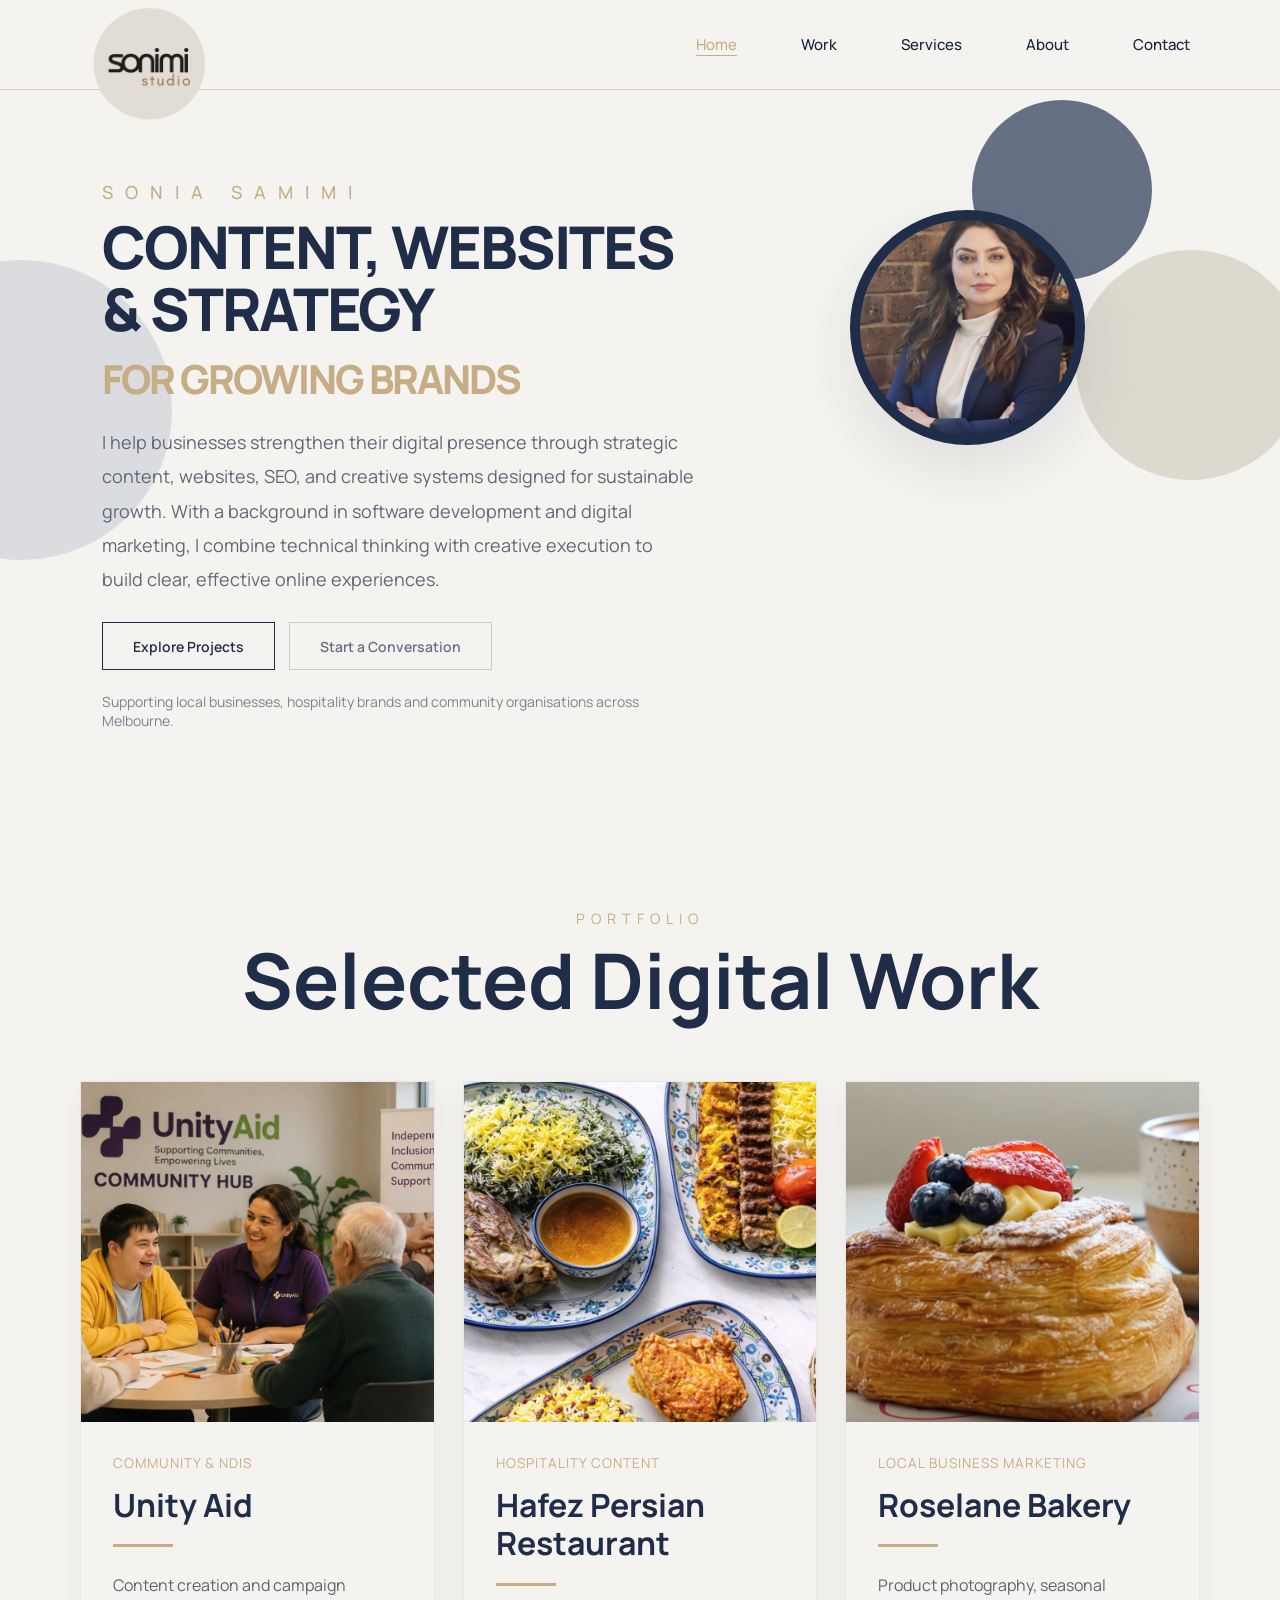
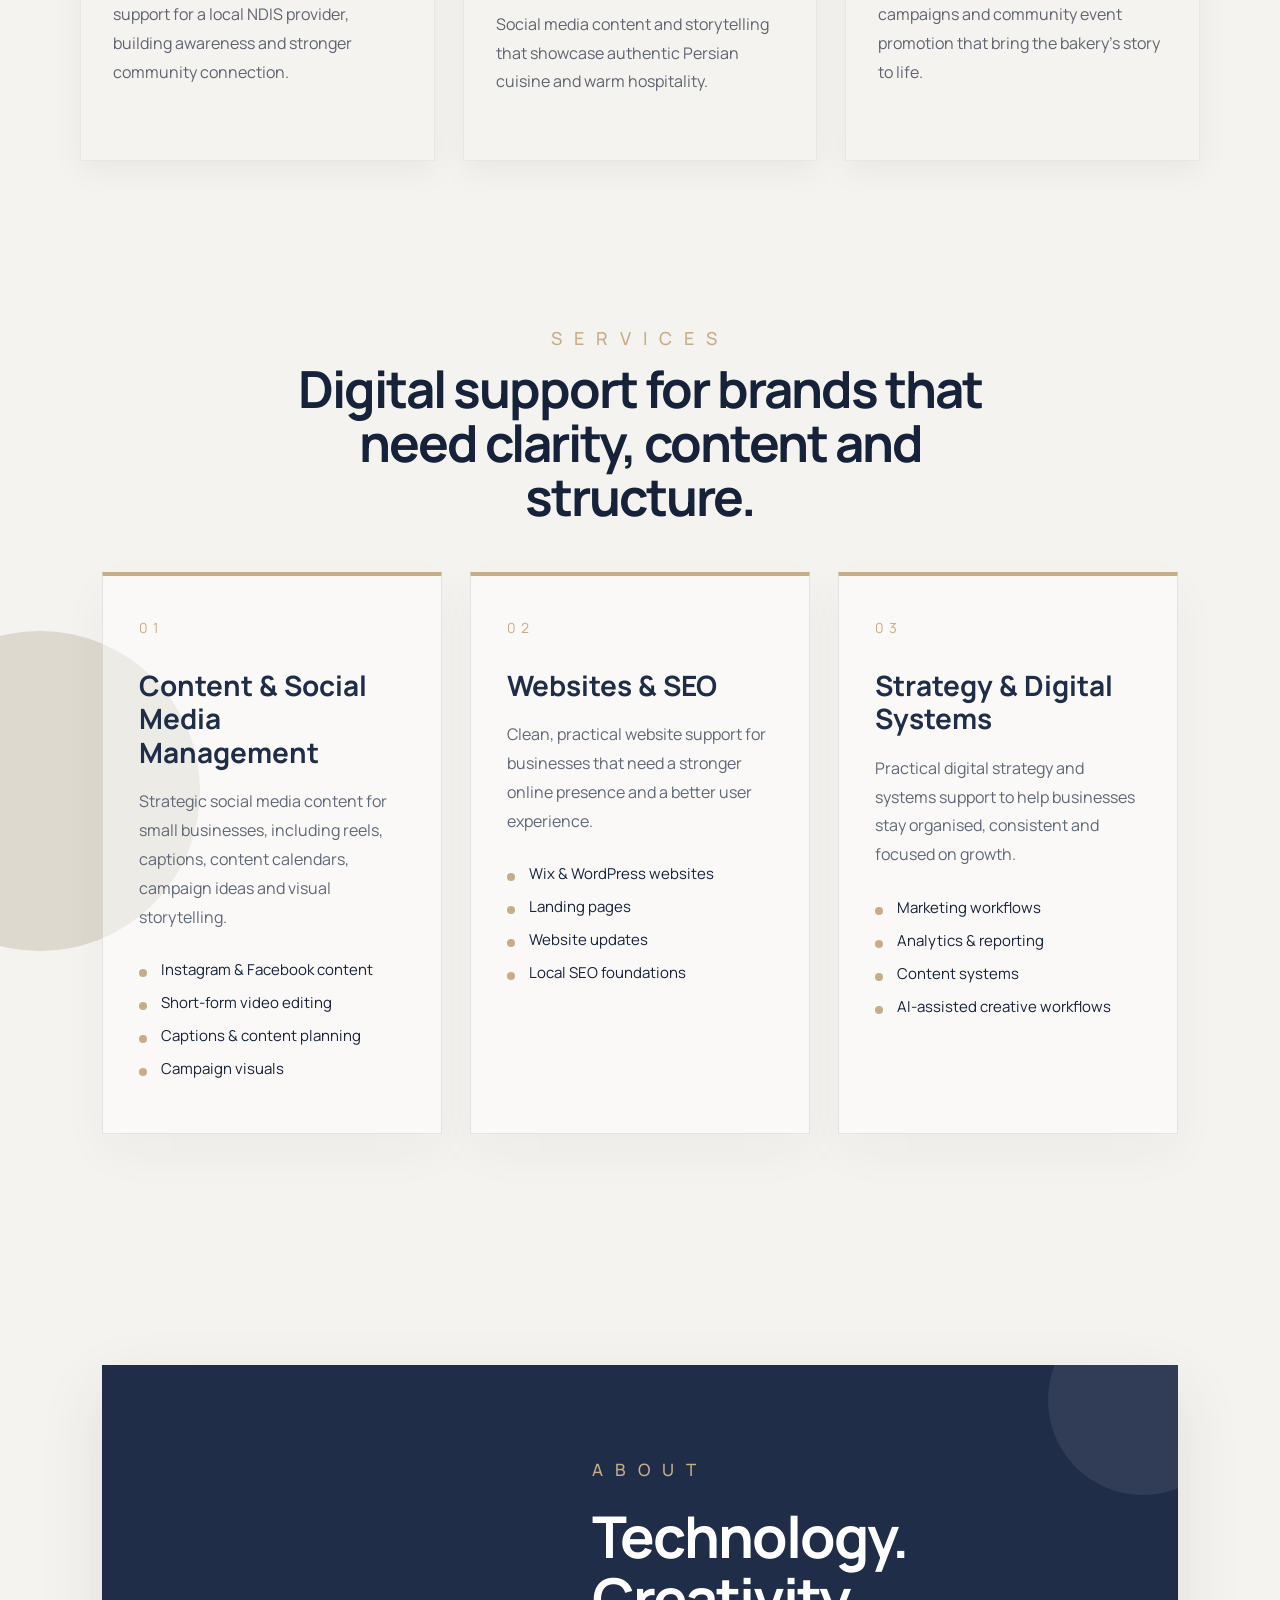
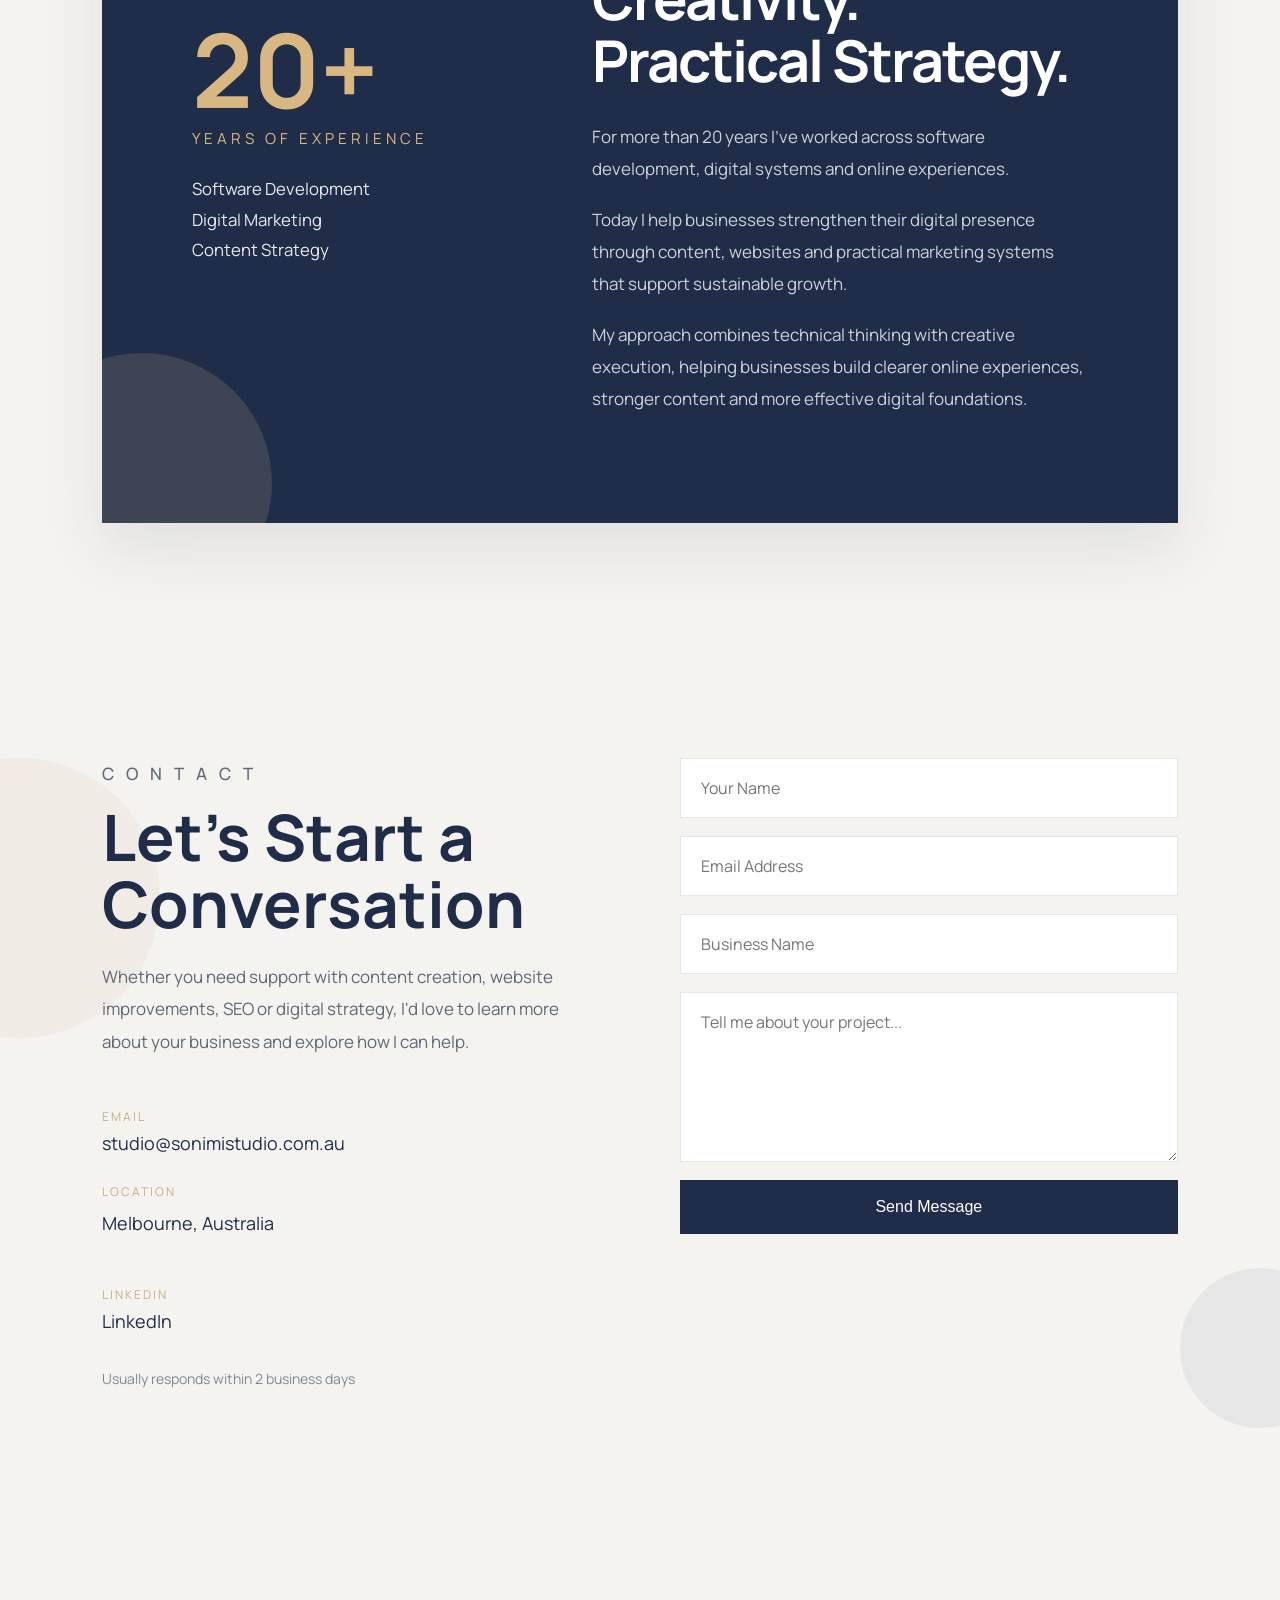
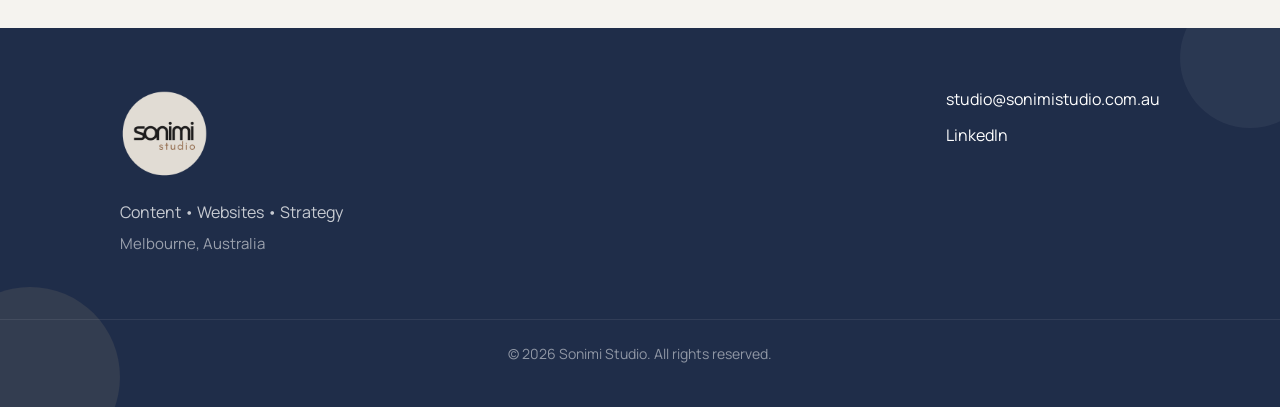
==== commit 3a203e85: "fix about us" ====
--- a/index.html
+++ b/index.html
@@ -238,8 +238,14 @@
       <div class="about-panel">
 
         <div class="about-stat">
-          <span>20+</span>
-          <p>Technology • Content • Strategy</p>
+          <div class="about-number">20+</div>
+          <div class="about-years">Years of Experience</div>
+
+          <div class="about-tags">
+            Software Development<br>
+            Digital Marketing<br>
+            Content Strategy
+          </div>
         </div>
 
         <div class="about-content">
@@ -316,51 +322,31 @@
           </div>
         </div>
 
-        <form
-      name="contact"
-      method="POST"
-      data-netlify="true"
-      netlify-honeypot="bot-field"
-      action="/thank-you.html"
-      class="contact-form">
-
-      <input type="hidden" name="form-name" value="contact">
-
-      <p hidden>
-        <label>
-          Don't fill this out:
-          <input name="bot-field">
-        </label>
-      </p>
-
-      <input
-        type="text"
-        name="name"
-        placeholder="Your Name"
-        required>
-
-      <input
-        type="email"
-        name="email"
-        placeholder="Email Address"
-        required>
-
-      <input
-        type="text"
-        name="business"
-        placeholder="Business Name">
-
-      <textarea
-        name="message"
-        placeholder="Tell me about your project..."
-        rows="6"
-        required></textarea>
-
-      <button type="submit">
-        Send Message
-      </button>
-
-    </form>
+        <form name="contact" method="POST" data-netlify="true" netlify-honeypot="bot-field" action="/thank-you.html"
+          class="contact-form">
+
+          <input type="hidden" name="form-name" value="contact">
+
+          <p hidden>
+            <label>
+              Don't fill this out:
+              <input name="bot-field">
+            </label>
+          </p>
+
+          <input type="text" name="name" placeholder="Your Name" required>
+
+          <input type="email" name="email" placeholder="Email Address" required>
+
+          <input type="text" name="business" placeholder="Business Name">
+
+          <textarea name="message" placeholder="Tell me about your project..." rows="6" required></textarea>
+
+          <button type="submit">
+            Send Message
+          </button>
+
+        </form>
 
       </div>
 
--- a/styles.css
+++ b/styles.css
@@ -460,6 +460,40 @@
   }
 }
 
+.about-stat {
+  display: flex;
+  flex-direction: column;
+  justify-content: center;
+}
+
+.about-number {
+  font-size: clamp(4.5rem, 8vw, 7rem);
+  font-weight: 700;
+  line-height: 0.9;
+  color: #d8b782;
+  margin-bottom: 0.8rem;
+}
+
+.about-years {
+  font-size: 0.95rem;
+  letter-spacing: 4px;
+  text-transform: uppercase;
+  color: #d8b782;
+  margin-bottom: 1.6rem;
+}
+
+.about-tags {
+  font-size: 1.05rem;
+  color: rgba(255,255,255,0.92);
+  line-height: 1.8;
+}
+
+.about-tags {
+    font-size: 1.05rem;
+    color: rgba(255,255,255,0.9);
+    line-height: 1.8;
+}
+
 .about-section{
    width: 100%;
    position: relative;
@@ -467,7 +501,7 @@
 }
 
 .about-panel{
-   width: 100%;
+  width: 100%;
   margin:0 auto;
   background:var(--navy);
   color:var(--white);
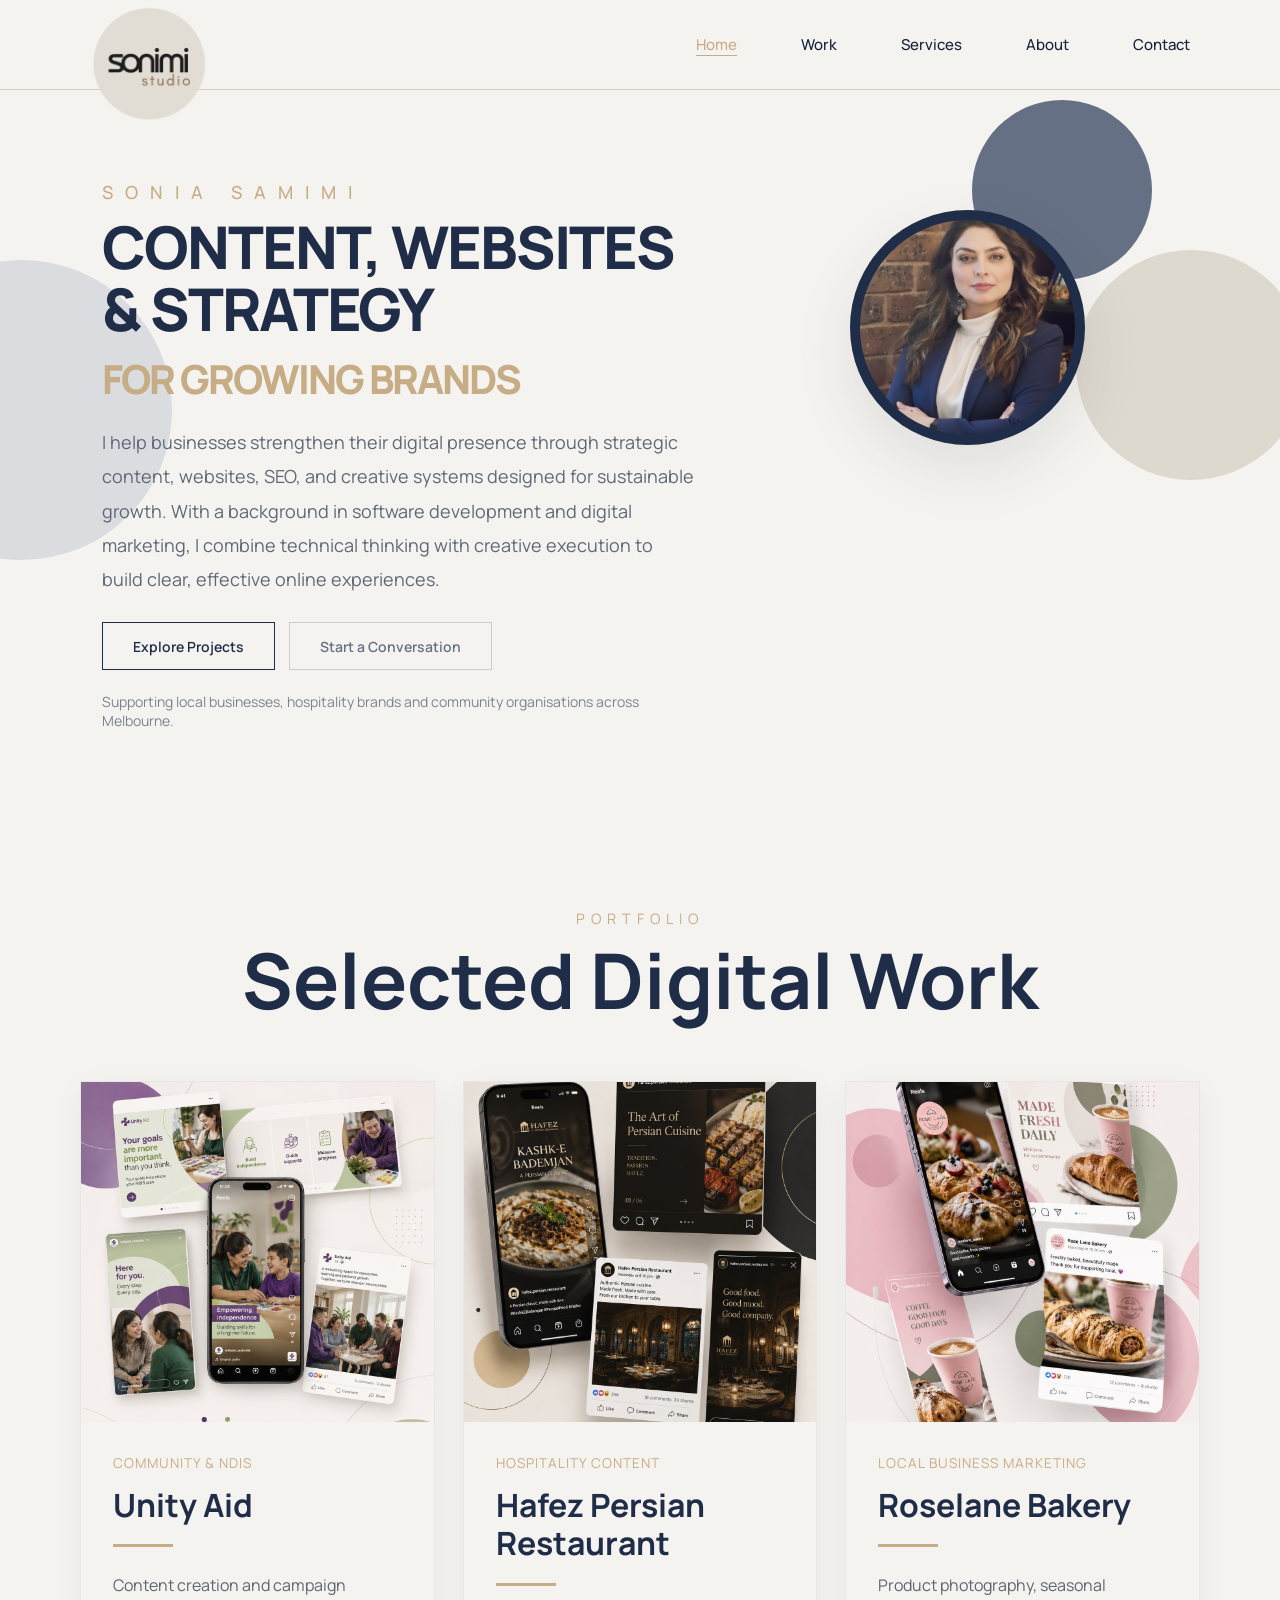
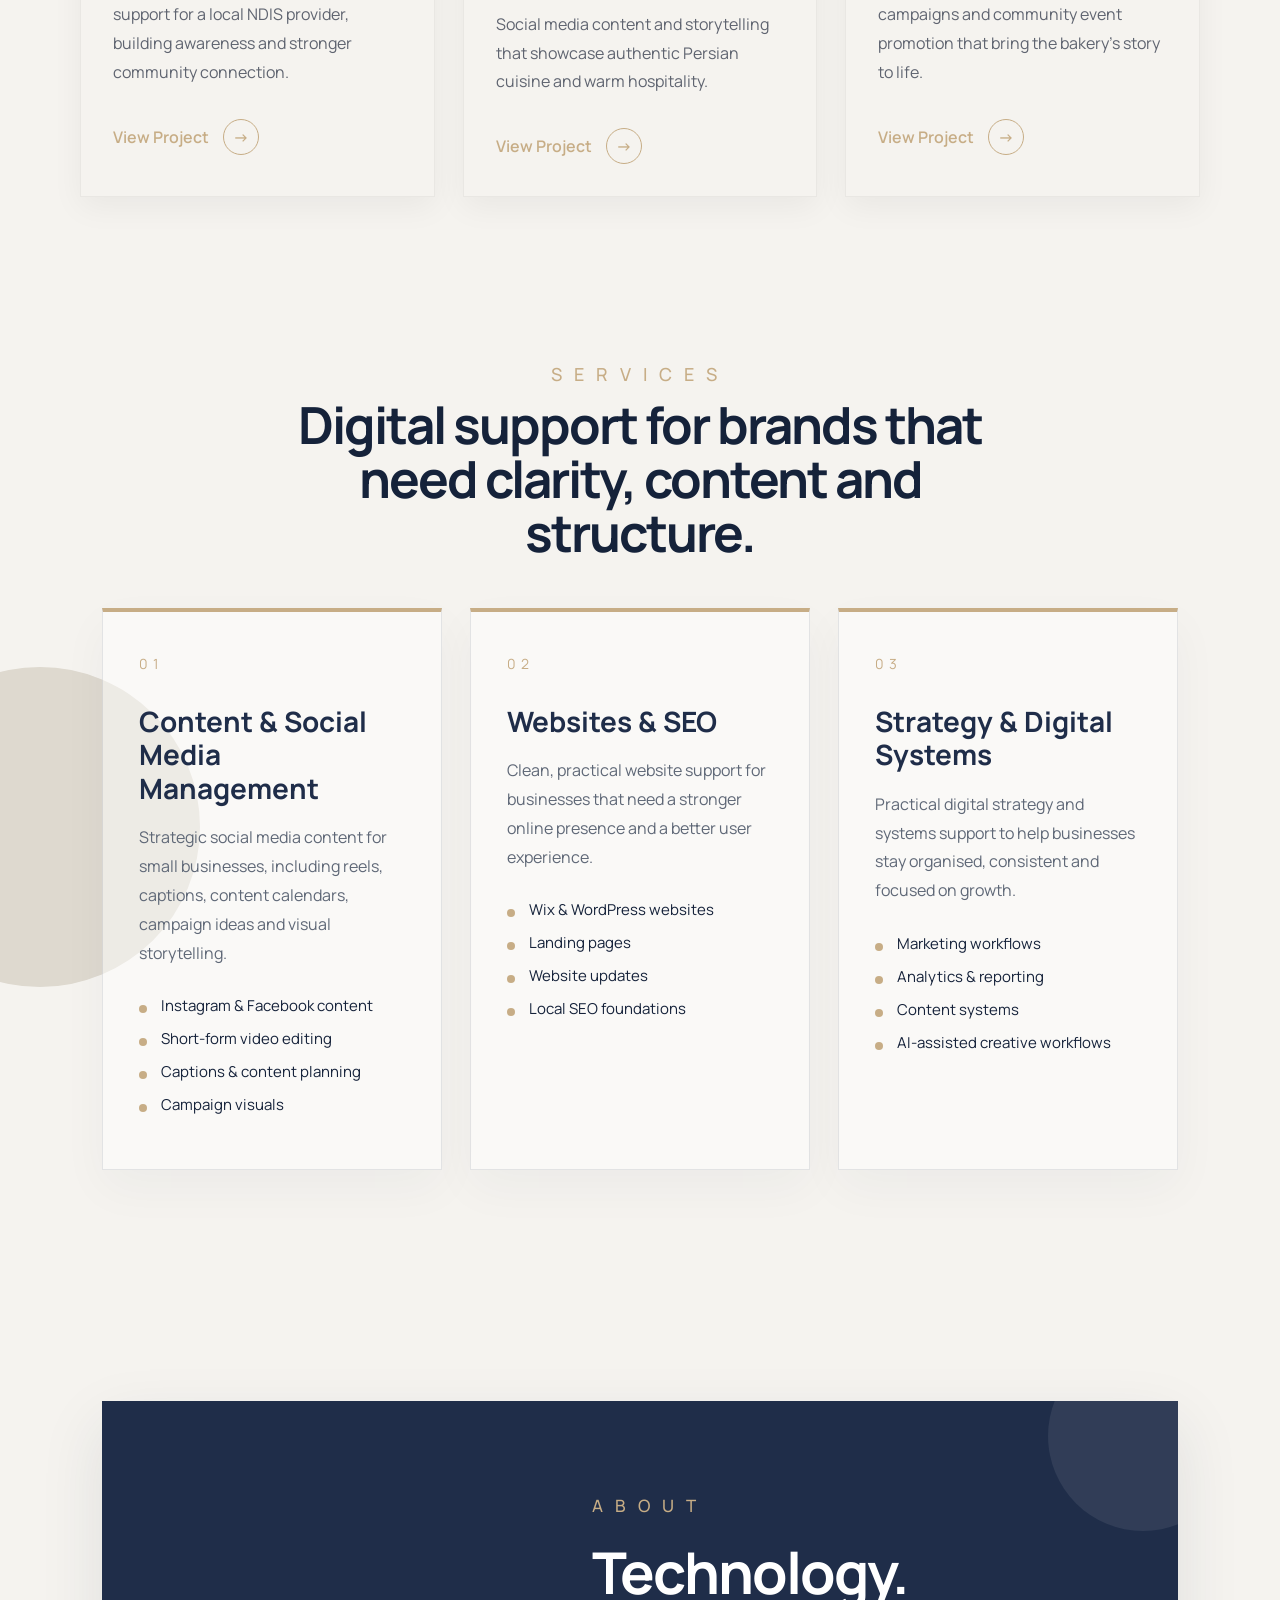
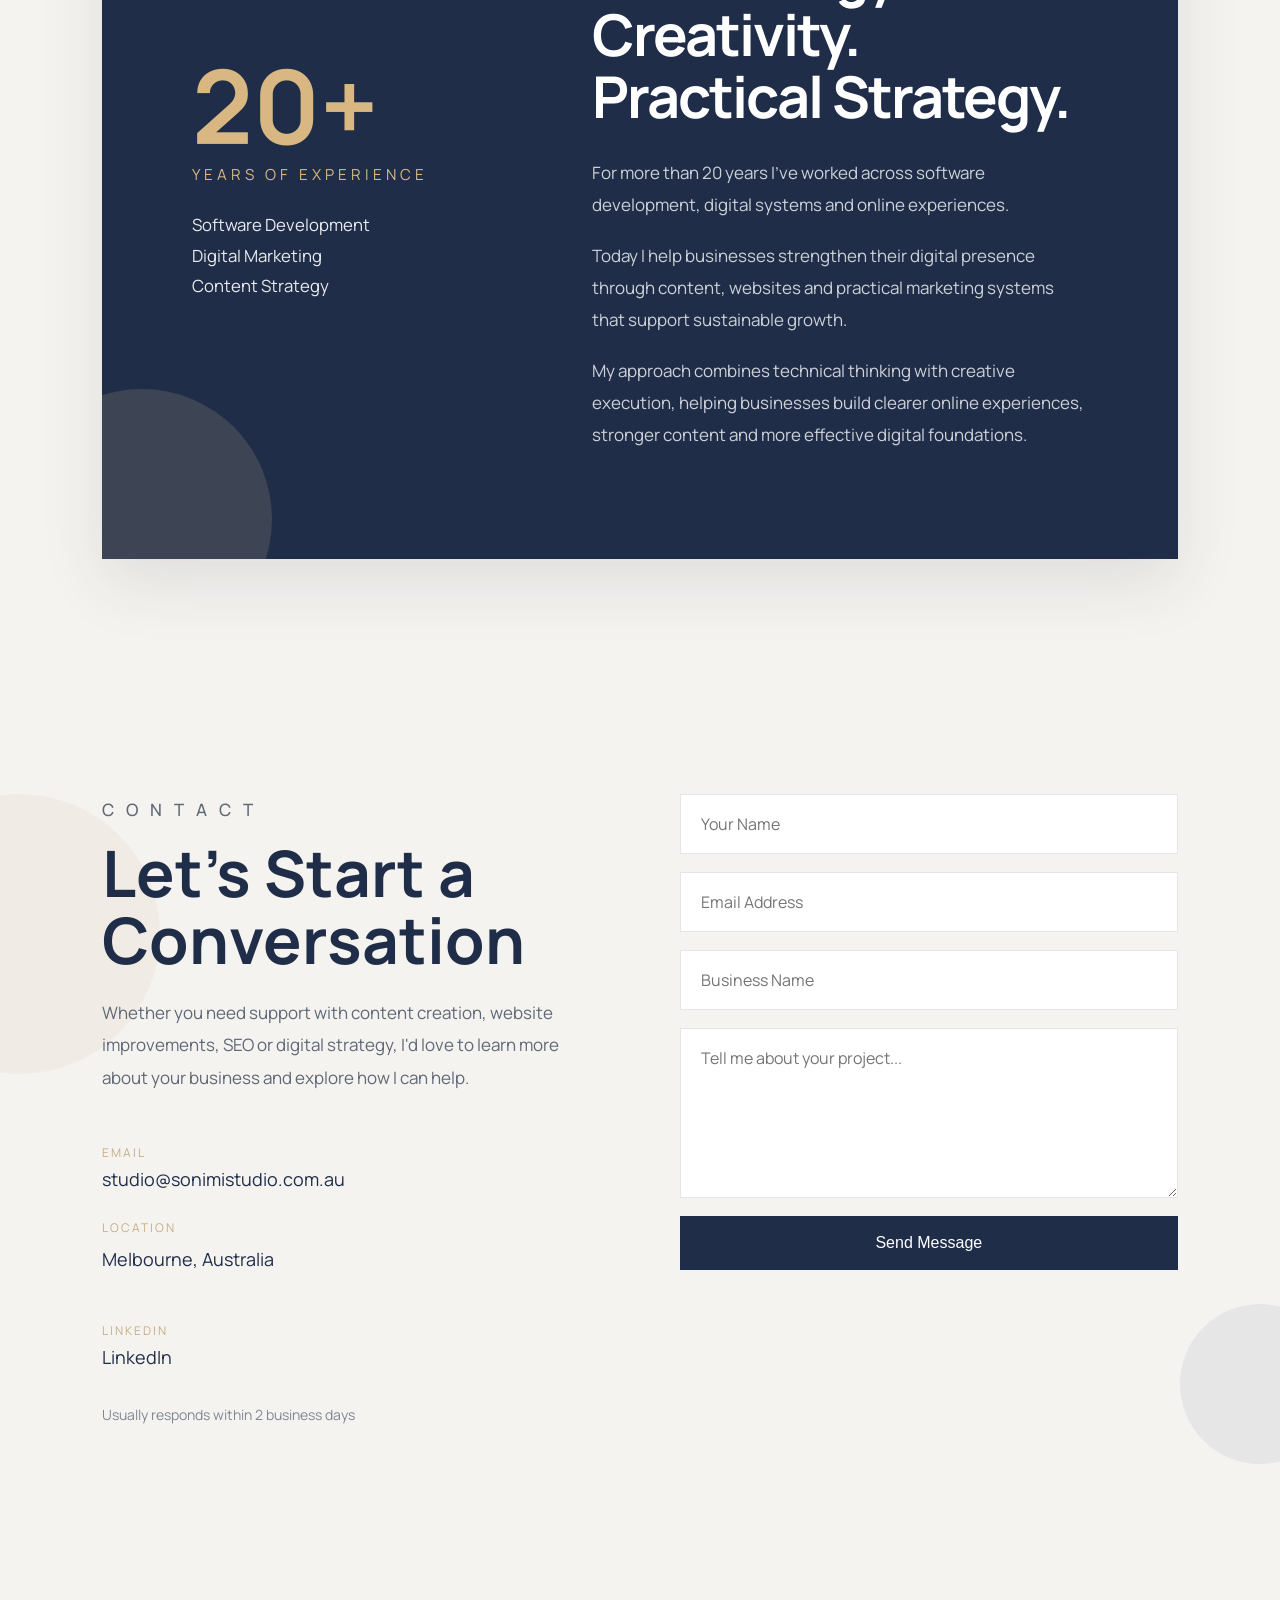
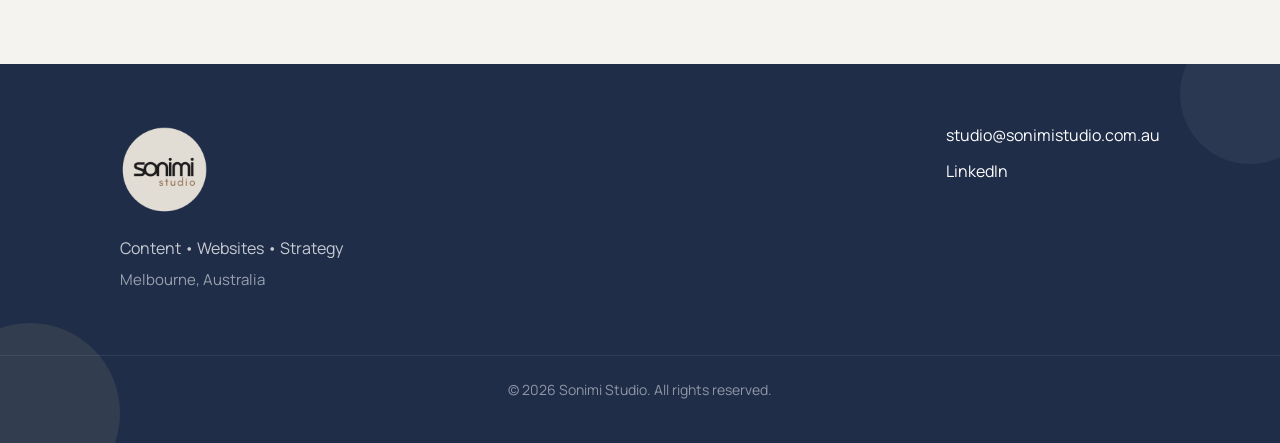
==== commit 769caf26: "Update Portfolio pages" ====
--- a/index.html
+++ b/index.html
@@ -5,18 +5,51 @@
   <link rel="icon" type="image/png" href="./images/sonimi-logo.png">
   <meta charset="UTF-8" />
   <meta name="viewport" content="width=device-width, initial-scale=1.0" />
-  <title>SONIMI Studio | Content, Websites & Strategy</title>
+  <title>SONIMI Studio | Melbourne Content, Websites &amp; Digital Strategy</title>
   <meta name="description"
-    content="SONIMI Studio helps growing brands with digital content, websites, SEO and creative strategy." />
+    content="SONIMI Studio helps Melbourne businesses grow with strategic content, websites, SEO and digital strategy. Content, websites and systems built for sustainable growth." />
+  <link rel="canonical" href="https://sonimistudio.com.au/" />
+  <meta name="robots" content="index, follow">
+  <meta name="author" content="Sonia Samimi">
   <link rel="preconnect" href="https://fonts.googleapis.com">
   <link rel="preconnect" href="https://fonts.gstatic.com" crossorigin>
-  <meta property="og:title" content="Sonimi Studio">
-  <meta property="og:description" content="Content, Websites & Strategy for Growing Brands">
-  <meta property="og:image" content="https://yourdomain.com.au/images/preview.jpg">
+  <meta property="og:type" content="website">
+  <meta property="og:title" content="SONIMI Studio | Melbourne Content, Websites & Digital Strategy">
+  <meta property="og:description" content="Content, Websites & Strategy for Growing Brands, based in Melbourne.">
+  <meta property="og:url" content="https://sonimistudio.com.au/">
+  <meta property="og:image" content="https://sonimistudio.com.au/images/portfolio/unity-aid-project.jpg">
+  <meta name="twitter:card" content="summary_large_image">
   <link
     href="https://fonts.googleapis.com/css2?family=Manrope:wght@400;500;600;700;800&family=Playfair+Display:wght@500;600&display=swap"
     rel="stylesheet">
   <link rel="stylesheet" href="styles.css" />
+  <script type="application/ld+json">
+  {
+    "@context": "https://schema.org",
+    "@type": "ProfessionalService",
+    "name": "Sonimi Studio",
+    "founder": { "@type": "Person", "name": "Sonia Samimi" },
+    "url": "https://sonimistudio.com.au/",
+    "email": "studio@sonimistudio.com.au",
+    "sameAs": ["https://www.linkedin.com/in/sonia-samimi-bb554b28/"],
+    "areaServed": {
+      "@type": "City",
+      "name": "Melbourne"
+    },
+    "address": {
+      "@type": "PostalAddress",
+      "addressLocality": "Melbourne",
+      "addressRegion": "VIC",
+      "addressCountry": "AU"
+    },
+    "description": "Digital content, websites, SEO and creative strategy for growing brands in Melbourne.",
+    "makesOffer": [
+      { "@type": "Offer", "itemOffered": { "@type": "Service", "name": "Content & Social Media Management" } },
+      { "@type": "Offer", "itemOffered": { "@type": "Service", "name": "Websites & SEO" } },
+      { "@type": "Offer", "itemOffered": { "@type": "Service", "name": "Strategy & Digital Systems" } }
+    ]
+  }
+  </script>
 </head>
 
 <body>
@@ -99,10 +132,10 @@
               community connection.
             </p>
 
-            <!-- <a href="unity-aid.html" class="portfolio-link">
+            <a href="unity-aid.html" class="portfolio-link">
               View Project
               <span>→</span>
-            </a> -->
+            </a>
 
           </div>
 
@@ -131,10 +164,10 @@
               authentic Persian cuisine and warm hospitality.
             </p>
 
-            <!-- <a href="hafez.html" class="portfolio-link">
+            <a href="hafez.html" class="portfolio-link">
               View Project
               <span>→</span>
-            </a> -->
+            </a>
 
           </div>
 
@@ -163,10 +196,10 @@
               event promotion that bring the bakery's story to life.
             </p>
 
-            <!-- <a href="roselane.html" class="portfolio-link">
+            <a href="roselane.html" class="portfolio-link">
               View Project
               <span>→</span>
-            </a> -->
+            </a>
 
           </div>
 
--- a/styles.css
+++ b/styles.css
@@ -981,4 +981,209 @@
     100% {
         transform: translate(0px, 0px);
     }
+}
+
+/* ===================== Case Study Pages ===================== */
+
+.case-hero{
+  padding:190px clamp(24px,8vw,160px) 70px;
+  position:relative;
+  overflow:hidden;
+}
+
+.case-breadcrumb{
+  display:inline-flex;
+  align-items:center;
+  gap:8px;
+  color:var(--muted);
+  text-decoration:none;
+  font-size:14px;
+  font-weight:500;
+  margin-bottom:34px;
+  transition:.25s ease;
+}
+
+.case-breadcrumb:hover{color:var(--sand)}
+
+.case-hero .eyebrow{margin-bottom:16px}
+
+.case-hero h1{
+  max-width:900px;
+  font-size:clamp(36px,5vw,64px);
+}
+
+.case-subtitle{
+  max-width:700px;
+  font-size:18px;
+  line-height:1.8;
+  color:#5f6877;
+  margin-bottom:44px;
+}
+
+.case-meta{
+  display:grid;
+  grid-template-columns:repeat(4,1fr);
+  gap:28px;
+  max-width:1000px;
+  border-top:1px solid var(--line);
+  padding-top:32px;
+}
+
+.case-meta div span{
+  display:block;
+  letter-spacing:2px;
+  font-size:11px;
+  text-transform:uppercase;
+  color:var(--sand);
+  margin-bottom:8px;
+}
+
+.case-meta div p{
+  color:var(--navy);
+  font-size:16px;
+  font-weight:600;
+  line-height:1.5;
+}
+
+.case-image{
+  max-width:1120px;
+  margin:0 auto;
+  padding:0 clamp(24px,8vw,160px);
+}
+
+.case-image img{
+  width:100%;
+  height:auto;
+  max-height:520px;
+  object-fit:cover;
+  display:block;
+  box-shadow:var(--shadow);
+}
+
+.case-body{
+  max-width:820px;
+  margin:0 auto;
+  padding:clamp(70px,9vw,110px) clamp(24px,8vw,160px);
+}
+
+.case-block{margin-bottom:56px}
+.case-block:last-child{margin-bottom:0}
+
+.case-block .eyebrow{font-size:14px;letter-spacing:8px;margin-bottom:16px}
+
+.case-block h2{
+  font-size:clamp(26px,3vw,34px);
+  color:var(--navy);
+  letter-spacing:-.5px;
+  margin-bottom:20px;
+}
+
+.case-block p{
+  font-size:17px;
+  line-height:1.9;
+  color:#4d5568;
+  margin-bottom:16px;
+}
+
+.case-block ul{
+  padding-left:22px;
+  margin:20px 0 0;
+}
+
+.case-block li{
+  font-size:16px;
+  line-height:1.9;
+  color:#4d5568;
+  margin-bottom:8px;
+}
+
+.results-panel{
+  background:var(--navy);
+  color:var(--white);
+  padding:clamp(40px,6vw,64px);
+  display:grid;
+  grid-template-columns:repeat(3,1fr);
+  gap:32px;
+  box-shadow:var(--shadow);
+}
+
+.results-stat{text-align:left}
+
+.results-stat .num{
+  display:block;
+  color:var(--sand);
+  font-size:clamp(36px,4vw,52px);
+  font-weight:800;
+  letter-spacing:-1px;
+  line-height:1;
+  margin-bottom:10px;
+}
+
+.results-stat .label{
+  color:rgba(255,255,255,.78);
+  font-size:14px;
+  line-height:1.6;
+}
+
+.case-quote{
+  border-left:3px solid var(--sand);
+  padding:6px 0 6px 28px;
+  margin:32px 0;
+  font-family:"Playfair Display",serif;
+  font-style:italic;
+  font-size:21px;
+  line-height:1.6;
+  color:var(--navy);
+}
+
+.case-cta{
+  max-width:820px;
+  margin:0 auto clamp(90px,9vw,120px);
+  padding:0 clamp(24px,8vw,160px);
+  text-align:center;
+}
+
+.case-cta-panel{
+  background:var(--soft);
+  border:1px solid var(--line);
+  padding:clamp(44px,6vw,64px) clamp(24px,4vw,48px);
+}
+
+.case-cta-panel h3{
+  color:var(--navy);
+  font-size:clamp(24px,3vw,32px);
+  margin-bottom:16px;
+}
+
+.case-cta-panel p{
+  color:var(--muted);
+  font-size:16px;
+  margin-bottom:26px;
+}
+
+.case-pagination{
+  max-width:1120px;
+  margin:0 auto;
+  padding:0 clamp(24px,8vw,160px) 60px;
+  display:flex;
+  justify-content:space-between;
+  gap:20px;
+}
+
+.case-pagination a{
+  color:var(--navy);
+  text-decoration:none;
+  font-weight:600;
+  font-size:15px;
+  border:1px solid var(--line);
+  padding:14px 22px;
+  transition:.25s ease;
+}
+
+.case-pagination a:hover{border-color:var(--sand);color:var(--sand)}
+
+@media(max-width:900px){
+  .case-meta{grid-template-columns:repeat(2,1fr)}
+  .results-panel{grid-template-columns:1fr}
+  .case-pagination{flex-direction:column}
 }
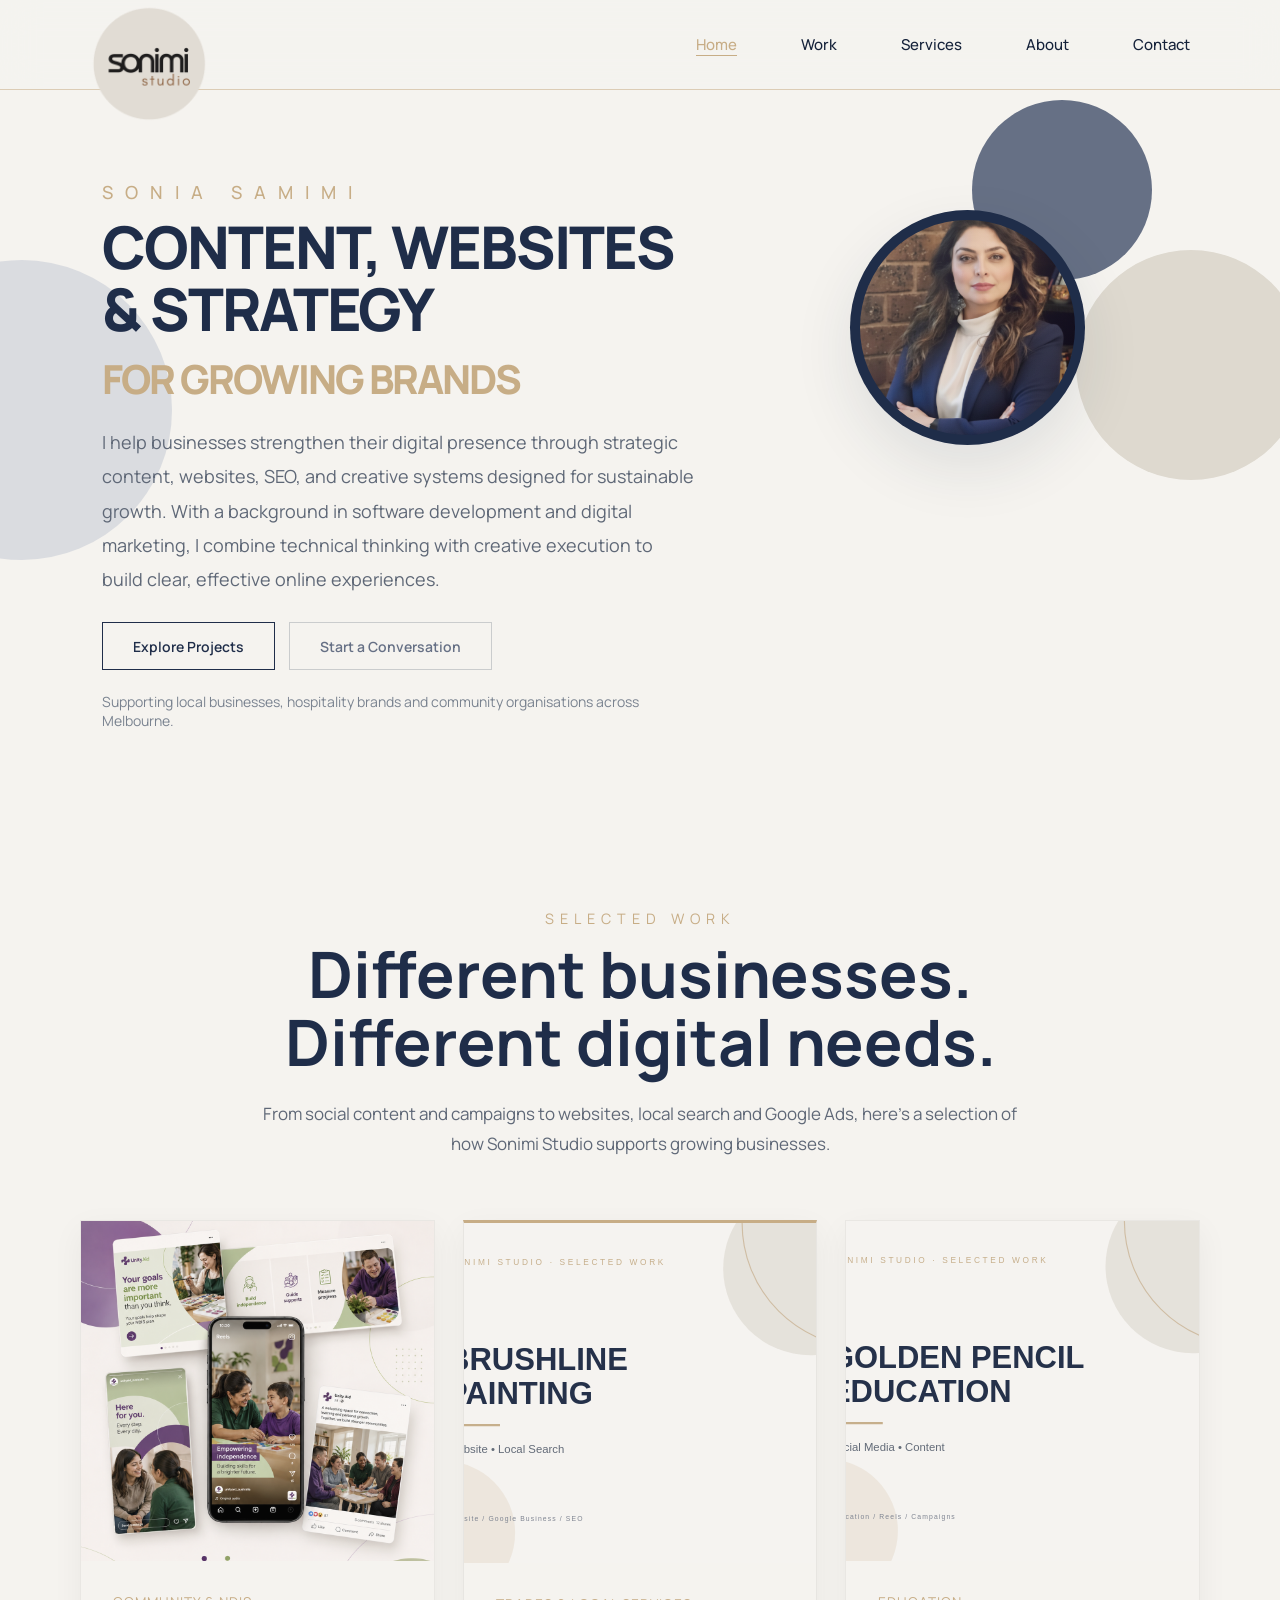
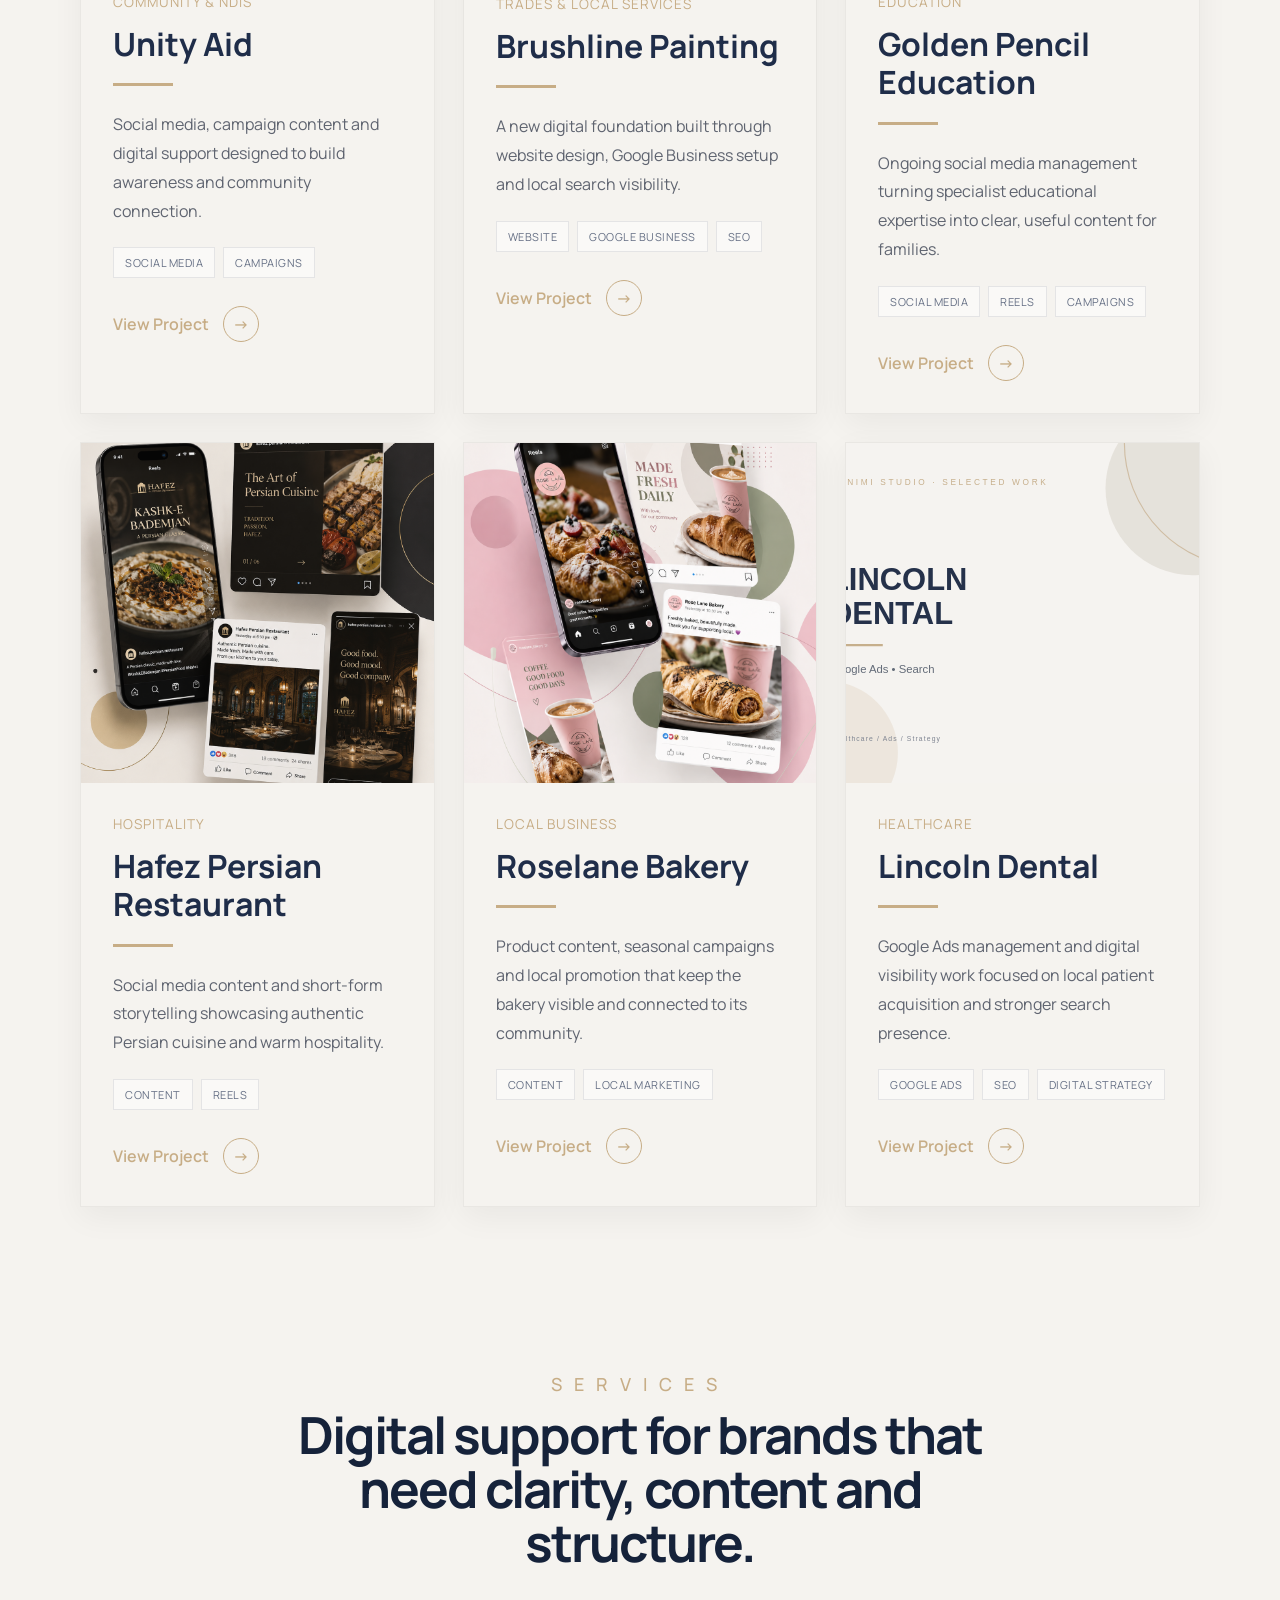
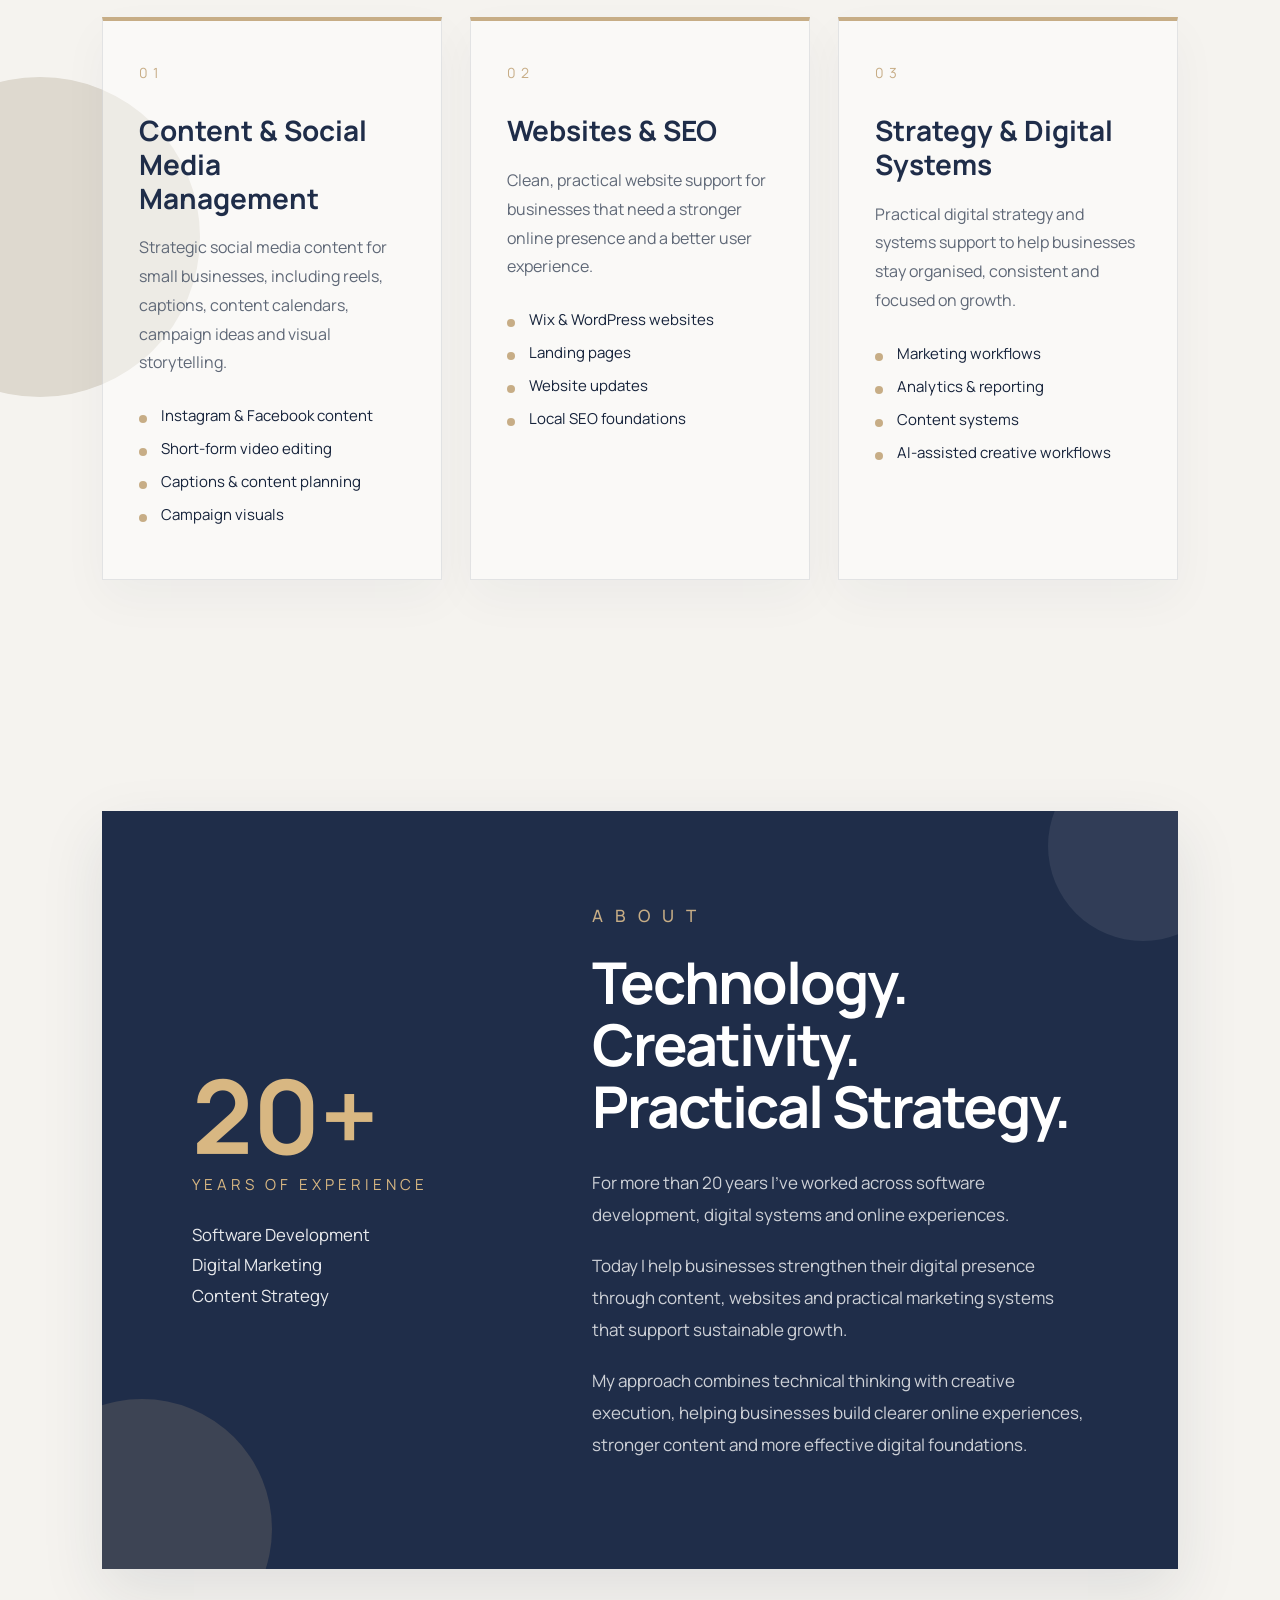
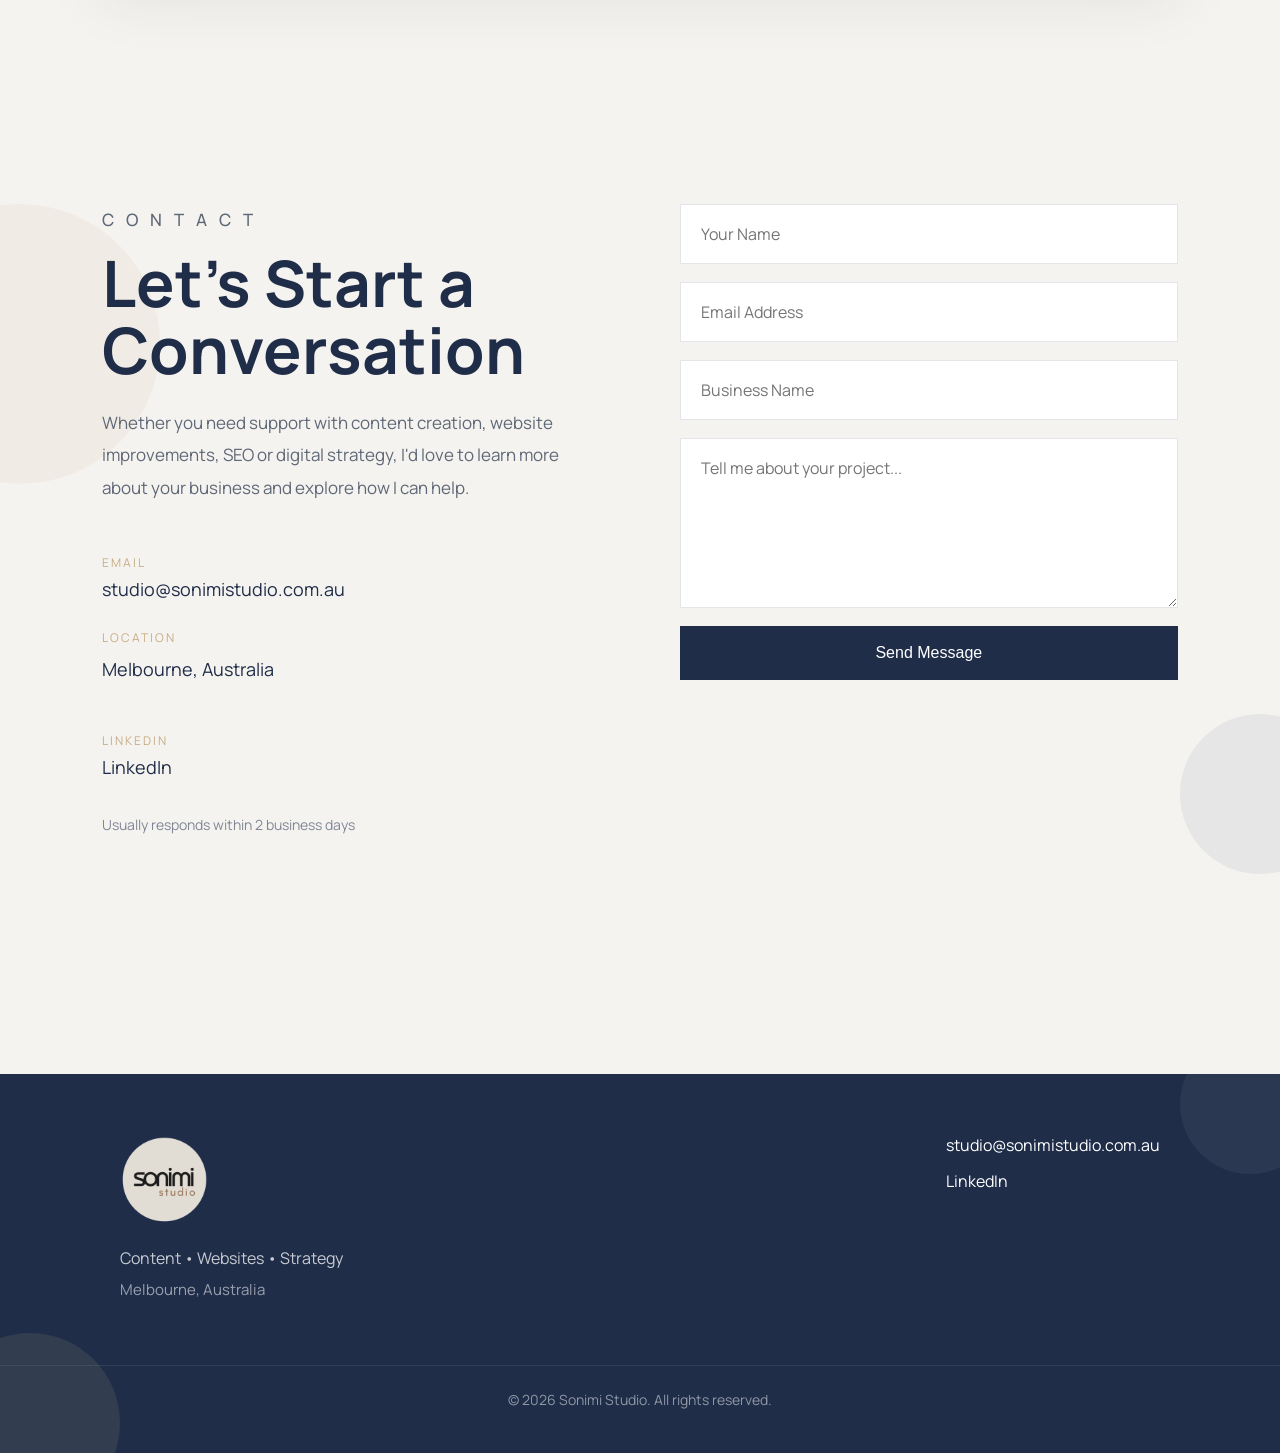
==== commit dc9e13fc: "Update portfolio with new client projects" ====
--- a/index.html
+++ b/index.html
@@ -101,112 +101,85 @@
 
     <!-- Portfolio Section -->
     <section id="work" class="portfolio-section">
-
       <div class="portfolio-header">
-        <span class="portfolio-label">PORTFOLIO</span>
-        <h2>Selected Digital Work</h2>
+        <span class="portfolio-label">SELECTED WORK</span>
+        <h2>Different businesses. Different digital needs.</h2>
+        <p class="portfolio-intro">From social content and campaigns to websites, local search and Google Ads, here’s a selection of how Sonimi Studio supports growing businesses.</p>
       </div>
 
       <div class="portfolio-grid">
-
-        <!-- Unity Aid -->
         <article class="portfolio-card">
-
-          <div class="portfolio-image">
-            <img src="./images/portfolio/unity-aid-project.jpg" alt="Unity Aid">
-          </div>
-
-          <div class="portfolio-content">
-
-            <span class="portfolio-category">
-              COMMUNITY & NDIS
-            </span>
-
+          <div class="portfolio-image"><img src="./images/portfolio/unity-aid-project.jpg" alt="Unity Aid social media and campaign work"></div>
+          <div class="portfolio-content">
+            <span class="portfolio-category">COMMUNITY &amp; NDIS</span>
             <h3>Unity Aid</h3>
-
-            <div class="card-line"></div>
-
-            <p>
-              Content creation and campaign support for a local
-              NDIS provider, building awareness and stronger
-              community connection.
-            </p>
-
-            <a href="unity-aid.html" class="portfolio-link">
-              View Project
-              <span>→</span>
-            </a>
-
-          </div>
-
-        </article>
-
-        <!-- Hafez -->
+            <div class="card-line"></div>
+            <p>Social media, campaign content and digital support designed to build awareness and community connection.</p>
+            <div class="portfolio-tags"><span>Social Media</span><span>Campaigns</span></div>
+            <a href="unity-aid.html" class="portfolio-link">View Project <span>→</span></a>
+          </div>
+        </article>
+
+        <article class="portfolio-card portfolio-card-featured">
+          <div class="portfolio-image"><img src="./images/portfolio/brushline-project.svg" alt="Brushline Painting website and local digital presence project"></div>
+          <div class="portfolio-content">
+            <span class="portfolio-category">TRADES &amp; LOCAL SERVICES</span>
+            <h3>Brushline Painting</h3>
+            <div class="card-line"></div>
+            <p>A new digital foundation built through website design, Google Business setup and local search visibility.</p>
+            <div class="portfolio-tags"><span>Website</span><span>Google Business</span><span>SEO</span></div>
+            <a href="brushline.html" class="portfolio-link">View Project <span>→</span></a>
+          </div>
+        </article>
 
         <article class="portfolio-card">
-
-          <div class="portfolio-image">
-            <img src="./images/portfolio/hafez-project.jpg" alt="Hafez Persian Restaurant">
-          </div>
-
-          <div class="portfolio-content">
-
-            <span class="portfolio-category">
-              HOSPITALITY CONTENT
-            </span>
-
+          <div class="portfolio-image"><img src="./images/portfolio/golden-pencil-project.svg" alt="Golden Pencil Education social media management project"></div>
+          <div class="portfolio-content">
+            <span class="portfolio-category">EDUCATION</span>
+            <h3>Golden Pencil Education</h3>
+            <div class="card-line"></div>
+            <p>Ongoing social media management turning specialist educational expertise into clear, useful content for families.</p>
+            <div class="portfolio-tags"><span>Social Media</span><span>Reels</span><span>Campaigns</span></div>
+            <a href="golden-pencil.html" class="portfolio-link">View Project <span>→</span></a>
+          </div>
+        </article>
+
+        <article class="portfolio-card">
+          <div class="portfolio-image"><img src="./images/portfolio/hafez-project.jpg" alt="Hafez Persian Restaurant content and reels"></div>
+          <div class="portfolio-content">
+            <span class="portfolio-category">HOSPITALITY</span>
             <h3>Hafez Persian Restaurant</h3>
-
-            <div class="card-line"></div>
-
-            <p>
-              Social media content and storytelling that showcase
-              authentic Persian cuisine and warm hospitality.
-            </p>
-
-            <a href="hafez.html" class="portfolio-link">
-              View Project
-              <span>→</span>
-            </a>
-
-          </div>
-
-        </article>
-
-        <!-- Roselane -->
+            <div class="card-line"></div>
+            <p>Social media content and short-form storytelling showcasing authentic Persian cuisine and warm hospitality.</p>
+            <div class="portfolio-tags"><span>Content</span><span>Reels</span></div>
+            <a href="hafez.html" class="portfolio-link">View Project <span>→</span></a>
+          </div>
+        </article>
 
         <article class="portfolio-card">
-
-          <div class="portfolio-image">
-            <img src="./images/portfolio/roselane-project.jpg" alt="Roselane Bakery">
-          </div>
-
-          <div class="portfolio-content">
-
-            <span class="portfolio-category">
-              LOCAL BUSINESS MARKETING
-            </span>
-
+          <div class="portfolio-image"><img src="./images/portfolio/roselane-project.jpg" alt="Roselane Bakery local business marketing"></div>
+          <div class="portfolio-content">
+            <span class="portfolio-category">LOCAL BUSINESS</span>
             <h3>Roselane Bakery</h3>
-
-            <div class="card-line"></div>
-
-            <p>
-              Product photography, seasonal campaigns and community
-              event promotion that bring the bakery's story to life.
-            </p>
-
-            <a href="roselane.html" class="portfolio-link">
-              View Project
-              <span>→</span>
-            </a>
-
-          </div>
-
-        </article>
-
-      </div>
-
+            <div class="card-line"></div>
+            <p>Product content, seasonal campaigns and local promotion that keep the bakery visible and connected to its community.</p>
+            <div class="portfolio-tags"><span>Content</span><span>Local Marketing</span></div>
+            <a href="roselane.html" class="portfolio-link">View Project <span>→</span></a>
+          </div>
+        </article>
+
+        <article class="portfolio-card">
+          <div class="portfolio-image"><img src="./images/portfolio/lincoln-dental-project.svg" alt="Lincoln Dental Google Ads and search visibility project"></div>
+          <div class="portfolio-content">
+            <span class="portfolio-category">HEALTHCARE</span>
+            <h3>Lincoln Dental</h3>
+            <div class="card-line"></div>
+            <p>Google Ads management and digital visibility work focused on local patient acquisition and stronger search presence.</p>
+            <div class="portfolio-tags"><span>Google Ads</span><span>SEO</span><span>Digital Strategy</span></div>
+            <a href="lincoln-dental.html" class="portfolio-link">View Project <span>→</span></a>
+          </div>
+        </article>
+      </div>
     </section>
 
     <section id="services" class="section services-section">
--- a/styles.css
+++ b/styles.css
@@ -246,10 +246,19 @@
 }
 
 .portfolio-header h2{
-    font-size:clamp(2.8rem,6vw,5rem);
+    font-size:clamp(2.4rem,5vw,4.6rem);
     color:var(--navy);
-    margin:0;
+    margin:0 auto;
     line-height:1.05;
+    max-width:920px;
+}
+
+.portfolio-intro{
+    max-width:760px;
+    margin:24px auto 0;
+    color:#5f6877;
+    font-size:17px;
+    line-height:1.8;
 }
 
 .portfolio-grid{
@@ -317,7 +326,28 @@
 .portfolio-content p{
     color:#5f6470;
     line-height:1.8;
-    margin-bottom:32px;
+    margin-bottom:22px;
+}
+
+.portfolio-tags{
+    display:flex;
+    flex-wrap:wrap;
+    gap:8px;
+    margin-bottom:28px;
+}
+
+.portfolio-tags span{
+    padding:7px 11px;
+    border:1px solid rgba(31,45,73,.10);
+    background:rgba(255,255,255,.55);
+    color:#667085;
+    font-size:11px;
+    letter-spacing:.5px;
+    text-transform:uppercase;
+}
+
+.portfolio-card-featured{
+    border-top:3px solid var(--sand);
 }
 
 .portfolio-link{
@@ -600,6 +630,9 @@
 }
 
 @media(max-width:560px){
+  .portfolio-grid{grid-template-columns:1fr;padding:0 20px}
+  .portfolio-header{padding:0 20px;margin-bottom:42px}
+  .portfolio-image{height:280px}
   .about-section{
     padding:80px 24px;
   }
@@ -884,7 +917,8 @@
   .section{padding-left:24px;padding-right:24px}
   .footer{flex-direction:column;gap:8px}
   .portfolio-grid{
-        grid-template-columns:1fr;
+        grid-template-columns:repeat(2,1fr);
+        padding:0 24px;
     }
 
     .portfolio-image{
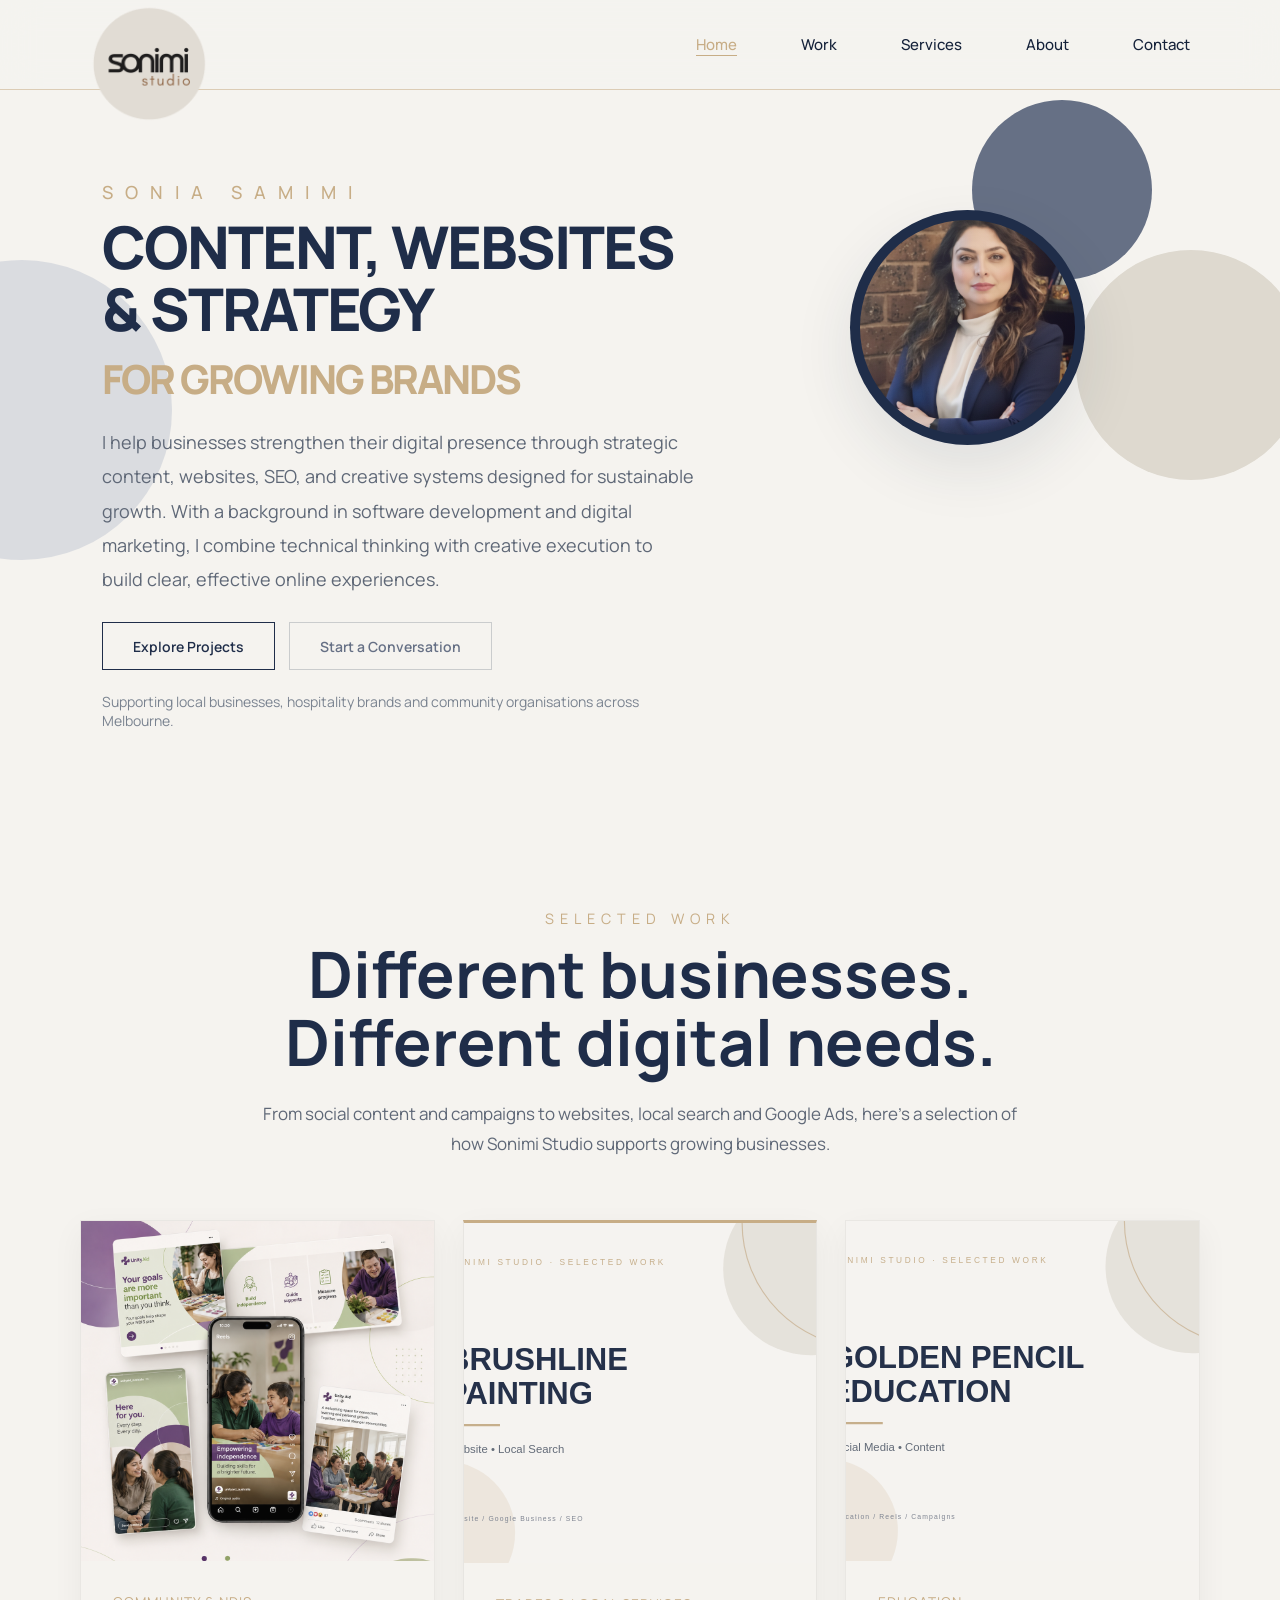
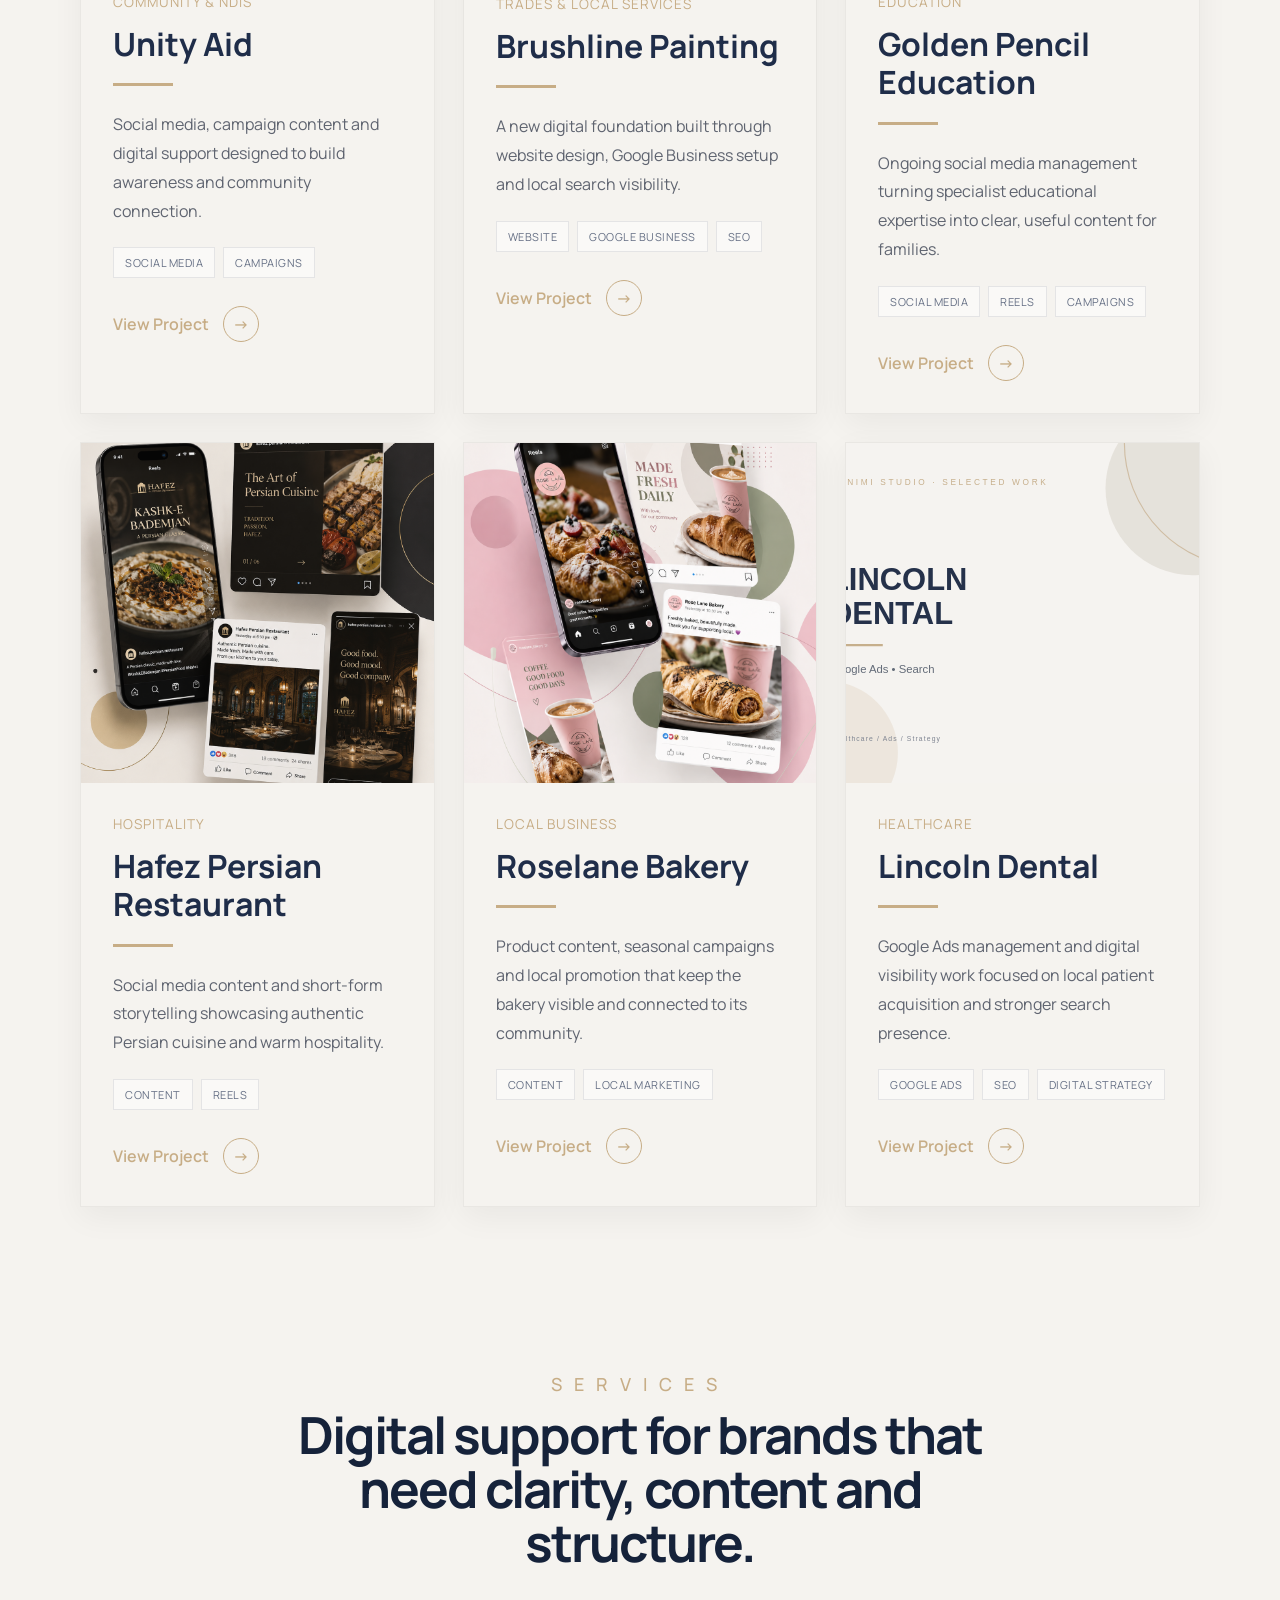
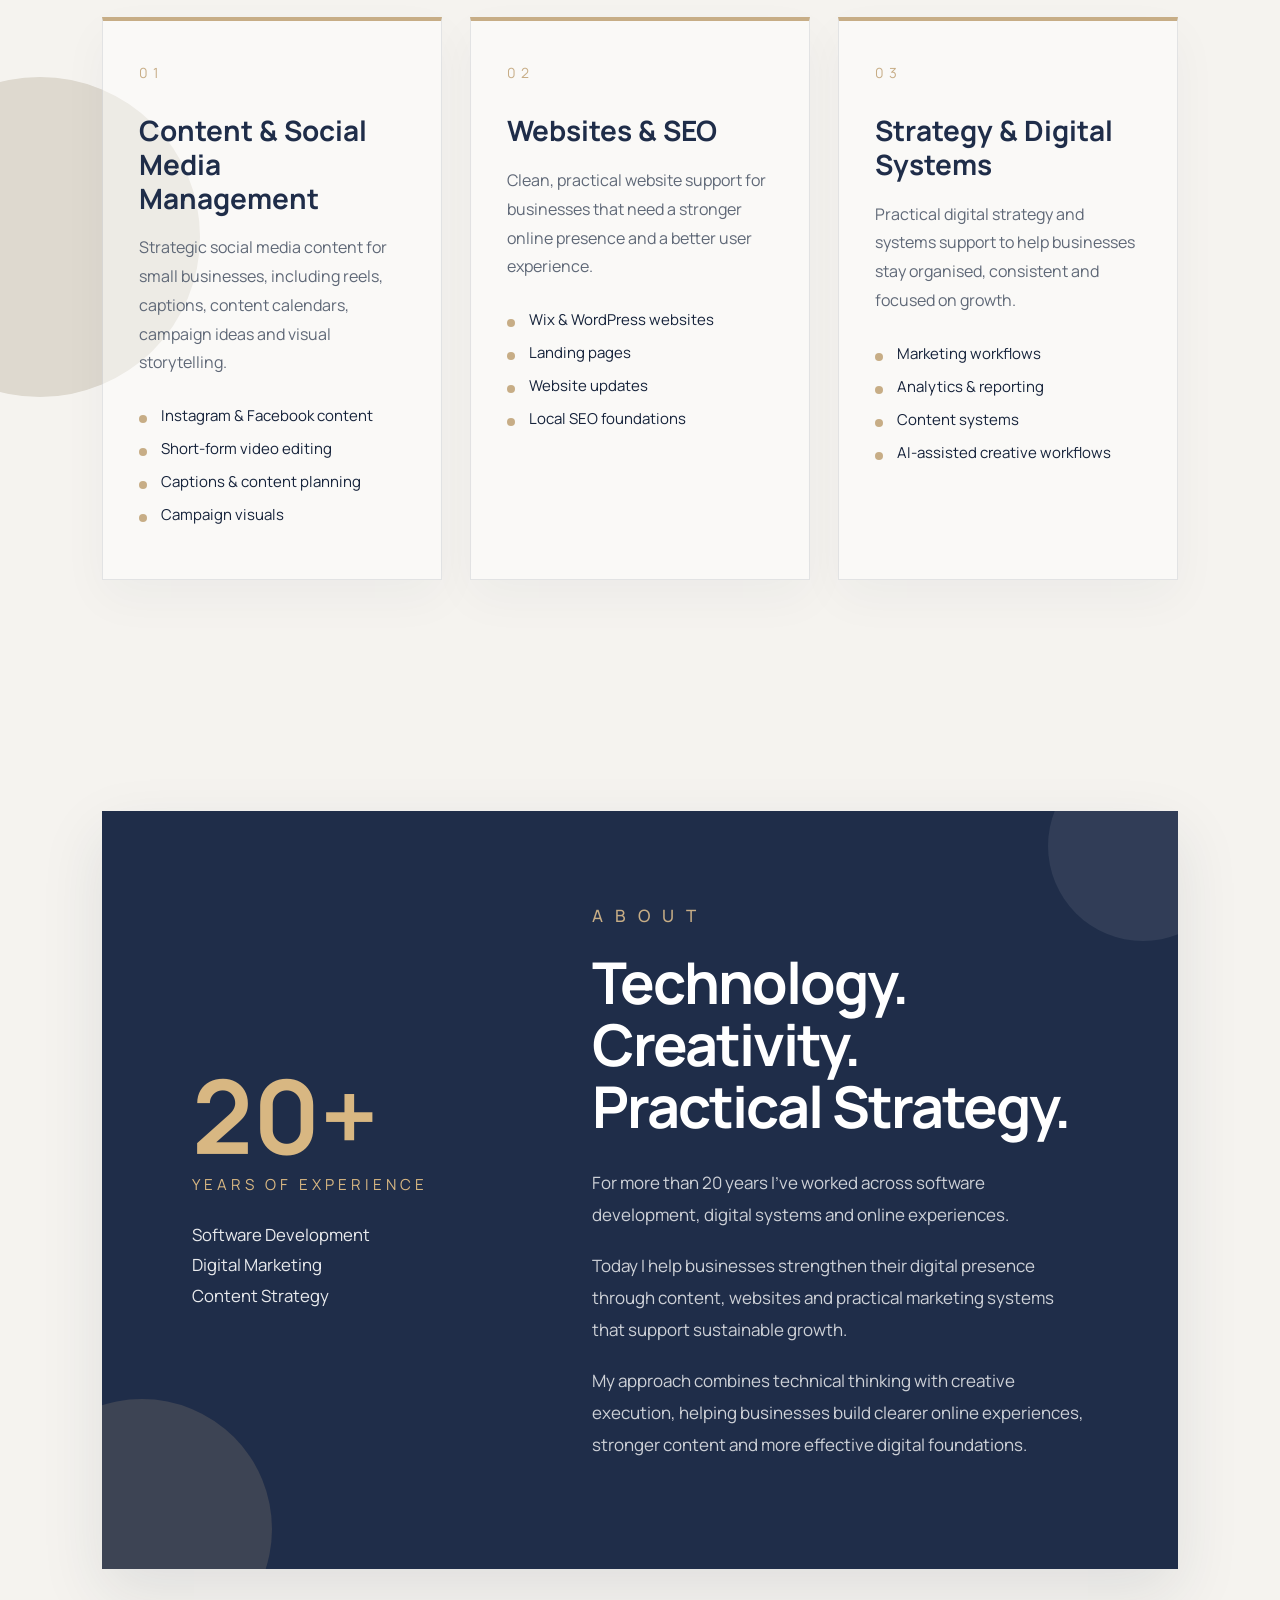
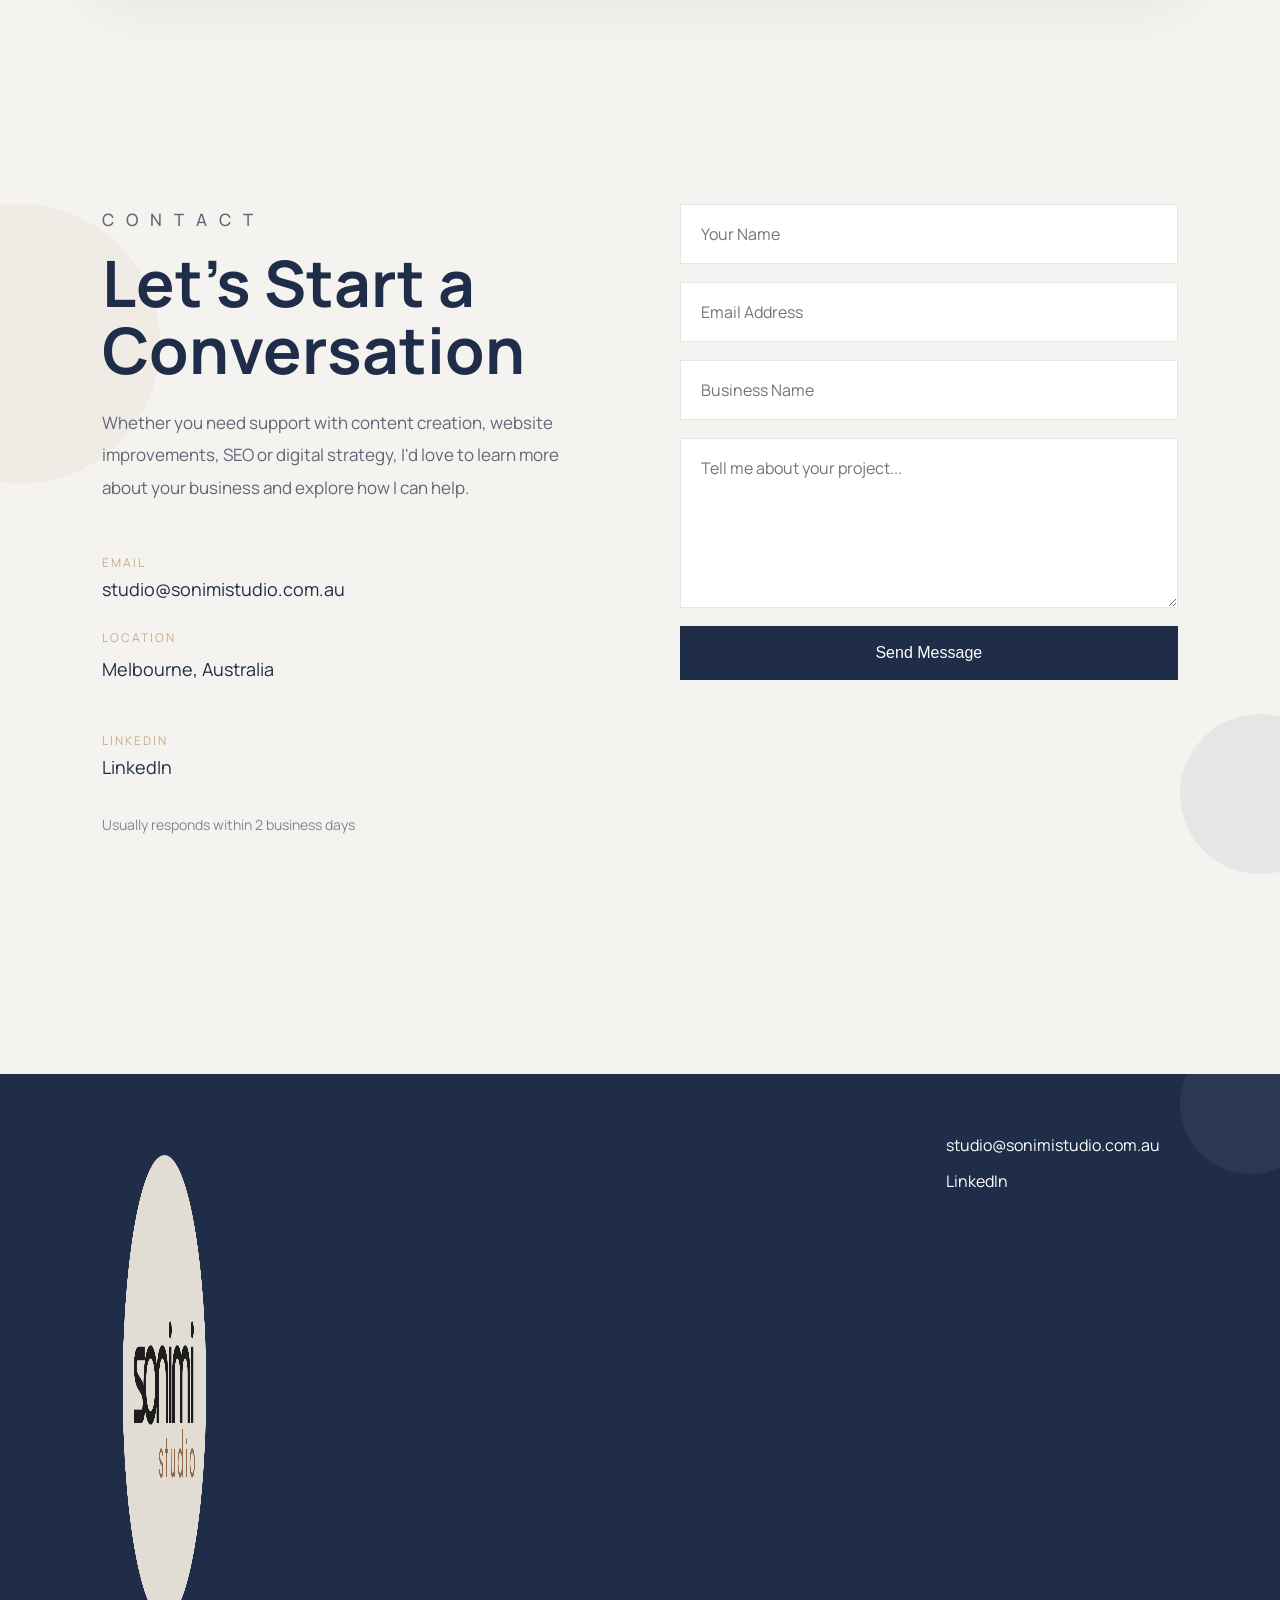
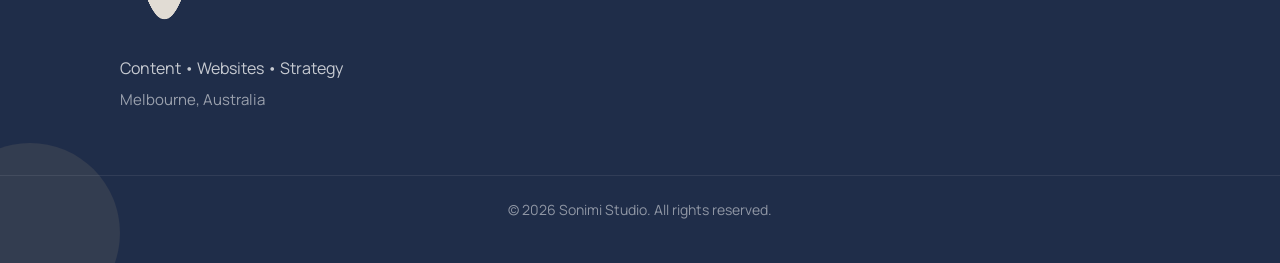
==== commit c90ac71a: "Update SEO" ====
--- a/index.html
+++ b/index.html
@@ -1,407 +1,358 @@
 <!DOCTYPE html>
+
 <html lang="en">
+<head>
+<link href="./images/sonimi-logo.png" rel="icon" type="image/png"/>
+<meta charset="utf-8"/>
+<meta content="width=device-width, initial-scale=1.0" name="viewport"/>
+<title>SONIMI Studio | Melbourne Content, Websites, SEO &amp; Digital Strategy</title>
+<meta content="Sonimi Studio helps Melbourne small businesses with social media content, websites, SEO, Google Ads and practical digital strategy." name="description"/>
+<link href="https://sonimistudio.com.au/" rel="canonical">
+<meta content="index, follow, max-image-preview:large" name="robots"/>
+<meta content="Sonia Samimi" name="author"/>
+<link href="https://fonts.googleapis.com" rel="preconnect"/>
+<link crossorigin="" href="https://fonts.gstatic.com" rel="preconnect"/>
+<meta content="website" property="og:type"/>
+<meta content="SONIMI Studio | Melbourne Content, Websites, SEO &amp; Digital Strategy" property="og:title"/>
+<meta content="Sonimi Studio helps Melbourne small businesses with social media content, websites, SEO, Google Ads and practical digital strategy." property="og:description"/>
+<meta content="https://sonimistudio.com.au/" property="og:url"/>
+<meta content="https://sonimistudio.com.au/images/portfolio/brushline-painting-website-local-seo-melbourne.svg" property="og:image"/>
+<meta content="summary_large_image" name="twitter:card"/>
+<link href="https://fonts.googleapis.com/css2?family=Manrope:wght@400;500;600;700;800&amp;family=Playfair+Display:wght@500;600&amp;display=swap" rel="stylesheet"/>
+<link href="styles.css" rel="stylesheet">
 
-<head>
-  <link rel="icon" type="image/png" href="./images/sonimi-logo.png">
-  <meta charset="UTF-8" />
-  <meta name="viewport" content="width=device-width, initial-scale=1.0" />
-  <title>SONIMI Studio | Melbourne Content, Websites &amp; Digital Strategy</title>
-  <meta name="description"
-    content="SONIMI Studio helps Melbourne businesses grow with strategic content, websites, SEO and digital strategy. Content, websites and systems built for sustainable growth." />
-  <link rel="canonical" href="https://sonimistudio.com.au/" />
-  <meta name="robots" content="index, follow">
-  <meta name="author" content="Sonia Samimi">
-  <link rel="preconnect" href="https://fonts.googleapis.com">
-  <link rel="preconnect" href="https://fonts.gstatic.com" crossorigin>
-  <meta property="og:type" content="website">
-  <meta property="og:title" content="SONIMI Studio | Melbourne Content, Websites & Digital Strategy">
-  <meta property="og:description" content="Content, Websites & Strategy for Growing Brands, based in Melbourne.">
-  <meta property="og:url" content="https://sonimistudio.com.au/">
-  <meta property="og:image" content="https://sonimistudio.com.au/images/portfolio/unity-aid-project.jpg">
-  <meta name="twitter:card" content="summary_large_image">
-  <link
-    href="https://fonts.googleapis.com/css2?family=Manrope:wght@400;500;600;700;800&family=Playfair+Display:wght@500;600&display=swap"
-    rel="stylesheet">
-  <link rel="stylesheet" href="styles.css" />
-  <script type="application/ld+json">
-  {
-    "@context": "https://schema.org",
-    "@type": "ProfessionalService",
-    "name": "Sonimi Studio",
-    "founder": { "@type": "Person", "name": "Sonia Samimi" },
-    "url": "https://sonimistudio.com.au/",
-    "email": "studio@sonimistudio.com.au",
-    "sameAs": ["https://www.linkedin.com/in/sonia-samimi-bb554b28/"],
-    "areaServed": {
-      "@type": "City",
-      "name": "Melbourne"
-    },
-    "address": {
-      "@type": "PostalAddress",
-      "addressLocality": "Melbourne",
-      "addressRegion": "VIC",
-      "addressCountry": "AU"
-    },
-    "description": "Digital content, websites, SEO and creative strategy for growing brands in Melbourne.",
-    "makesOffer": [
-      { "@type": "Offer", "itemOffered": { "@type": "Service", "name": "Content & Social Media Management" } },
-      { "@type": "Offer", "itemOffered": { "@type": "Service", "name": "Websites & SEO" } },
-      { "@type": "Offer", "itemOffered": { "@type": "Service", "name": "Strategy & Digital Systems" } }
-    ]
-  }
-  </script>
-</head>
-
+</link></link><meta content="Sonimi Studio" property="og:site_name"/><meta content="en_AU" property="og:locale"/><meta content="SONIMI Studio | Melbourne Content, Websites, SEO &amp; Digital Strategy" name="twitter:title"/><meta content="Sonimi Studio helps Melbourne small businesses with social media content, websites, SEO, Google Ads and practical digital strategy." name="twitter:description"/><meta content="https://sonimistudio.com.au/images/portfolio/brushline-painting-website-local-seo-melbourne.svg" name="twitter:image"/><script type="application/ld+json">
+{
+  "@context": "https://schema.org",
+  "@type": "Organization",
+  "@id": "https://sonimistudio.com.au/#organization",
+  "name": "Sonimi Studio",
+  "url": "https://sonimistudio.com.au/",
+  "logo": "https://sonimistudio.com.au/images/sonimi-logo.png",
+  "email": "studio@sonimistudio.com.au",
+  "founder": {
+    "@type": "Person",
+    "name": "Sonia Samimi"
+  },
+  "sameAs": [
+    "https://www.instagram.com/sonimi.studio/",
+    "https://www.linkedin.com/in/sonia-samimi-bb554b28/"
+  ],
+  "areaServed": {
+    "@type": "City",
+    "name": "Melbourne"
+  },
+  "description": "Sonimi Studio helps Melbourne small businesses with social media content, websites, SEO, Google Ads and practical digital strategy."
+}
+</script><script type="application/ld+json">
+{
+  "@context": "https://schema.org",
+  "@type": "WebSite",
+  "@id": "https://sonimistudio.com.au/#website",
+  "url": "https://sonimistudio.com.au/",
+  "name": "Sonimi Studio",
+  "publisher": {
+    "@id": "https://sonimistudio.com.au/#organization"
+  },
+  "inLanguage": "en-AU"
+}
+</script><script type="application/ld+json">
+{
+  "@context": "https://schema.org",
+  "@type": "ProfessionalService",
+  "@id": "https://sonimistudio.com.au/#service",
+  "name": "Sonimi Studio",
+  "url": "https://sonimistudio.com.au/",
+  "email": "studio@sonimistudio.com.au",
+  "areaServed": "Melbourne, Victoria, Australia",
+  "serviceType": [
+    "Social Media Management",
+    "Content Creation",
+    "Website Design",
+    "SEO",
+    "Google Ads",
+    "Digital Strategy"
+  ]
+}
+</script></head>
 <body>
-  <header class="site-header">
-    <a href="#home" class="brand">
-      <img src="./images/sonimi-logo.png" alt="SONIMI Studio Logo">
-    </a>
-
-    <button class="menu-toggle" aria-label="Open menu">☰</button>
-
-    <nav class="nav">
-      <a href="#home">Home</a>
-      <a href="#work">Work</a>
-      <a href="#services">Services</a>
-      <a href="#about">About</a>
-      <a href="#contact">Contact</a>
-    </nav>
-  </header>
-
-  <main>
-    <section id="home" class="hero section">
-      <div class="shape shape-left floating-circle"></div>
-      <div class="shape shape-navy floating-circle"></div>
-      <div class="shape shape-beige floating-circle"></div>
-
-      <div class="hero-content">
-        <p class="eyebrow">SONIA SAMIMI</p>
-        <h1>Content, Websites & Strategy<br><span>for Growing Brands</span></h1>
-        <p class="hero-copy">
+<header class="site-header">
+<a class="brand" href="#home">
+<img alt="SONIMI Studio Logo" decoding="async" height="500" loading="lazy" src="./images/sonimi-logo.png" width="500"/>
+</a>
+<button aria-label="Open menu" class="menu-toggle">☰</button>
+<nav class="nav">
+<a href="#home">Home</a>
+<a href="#work">Work</a>
+<a href="#services">Services</a>
+<a href="#about">About</a>
+<a href="#contact">Contact</a>
+</nav>
+</header>
+<main>
+<section class="hero section" id="home">
+<div class="shape shape-left floating-circle"></div>
+<div class="shape shape-navy floating-circle"></div>
+<div class="shape shape-beige floating-circle"></div>
+<div class="hero-content">
+<p class="eyebrow">SONIA SAMIMI</p>
+<h1>Content, Websites &amp; Strategy<br/><span>for Growing Brands</span></h1>
+<p class="hero-copy">
           I help businesses strengthen their digital presence through strategic content,
           websites, SEO, and creative systems designed for sustainable growth.
           With a background in software development and digital marketing, I combine
           technical thinking with creative execution to build clear, effective online experiences.
         </p>
-        <div class="hero-actions">
-          <a class="btn btn-primary" href="#work">Explore Projects</a>
-          <a class="btn btn-secondary" href="#contact">Start a Conversation</a>
-        </div>
-        <p class="trust-line">Supporting local businesses, hospitality brands and community organisations across
+<div class="hero-actions">
+<a class="btn btn-primary" href="#work">Explore Projects</a>
+<a class="btn btn-secondary" href="#contact">Start a Conversation</a>
+</div>
+<p class="trust-line">Supporting local businesses, hospitality brands and community organisations across
           Melbourne.</p>
-      </div>
-
-      <div class="portrait-card" aria-label="Portrait placeholder">
-        <div class="portrait-inner">
-          <span></span>
-        </div>
-      </div>
-    </section>
-
-    <!-- Portfolio Section -->
-    <section id="work" class="portfolio-section">
-      <div class="portfolio-header">
-        <span class="portfolio-label">SELECTED WORK</span>
-        <h2>Different businesses. Different digital needs.</h2>
-        <p class="portfolio-intro">From social content and campaigns to websites, local search and Google Ads, here’s a selection of how Sonimi Studio supports growing businesses.</p>
-      </div>
-
-      <div class="portfolio-grid">
-        <article class="portfolio-card">
-          <div class="portfolio-image"><img src="./images/portfolio/unity-aid-project.jpg" alt="Unity Aid social media and campaign work"></div>
-          <div class="portfolio-content">
-            <span class="portfolio-category">COMMUNITY &amp; NDIS</span>
-            <h3>Unity Aid</h3>
-            <div class="card-line"></div>
-            <p>Social media, campaign content and digital support designed to build awareness and community connection.</p>
-            <div class="portfolio-tags"><span>Social Media</span><span>Campaigns</span></div>
-            <a href="unity-aid.html" class="portfolio-link">View Project <span>→</span></a>
-          </div>
-        </article>
-
-        <article class="portfolio-card portfolio-card-featured">
-          <div class="portfolio-image"><img src="./images/portfolio/brushline-project.svg" alt="Brushline Painting website and local digital presence project"></div>
-          <div class="portfolio-content">
-            <span class="portfolio-category">TRADES &amp; LOCAL SERVICES</span>
-            <h3>Brushline Painting</h3>
-            <div class="card-line"></div>
-            <p>A new digital foundation built through website design, Google Business setup and local search visibility.</p>
-            <div class="portfolio-tags"><span>Website</span><span>Google Business</span><span>SEO</span></div>
-            <a href="brushline.html" class="portfolio-link">View Project <span>→</span></a>
-          </div>
-        </article>
-
-        <article class="portfolio-card">
-          <div class="portfolio-image"><img src="./images/portfolio/golden-pencil-project.svg" alt="Golden Pencil Education social media management project"></div>
-          <div class="portfolio-content">
-            <span class="portfolio-category">EDUCATION</span>
-            <h3>Golden Pencil Education</h3>
-            <div class="card-line"></div>
-            <p>Ongoing social media management turning specialist educational expertise into clear, useful content for families.</p>
-            <div class="portfolio-tags"><span>Social Media</span><span>Reels</span><span>Campaigns</span></div>
-            <a href="golden-pencil.html" class="portfolio-link">View Project <span>→</span></a>
-          </div>
-        </article>
-
-        <article class="portfolio-card">
-          <div class="portfolio-image"><img src="./images/portfolio/hafez-project.jpg" alt="Hafez Persian Restaurant content and reels"></div>
-          <div class="portfolio-content">
-            <span class="portfolio-category">HOSPITALITY</span>
-            <h3>Hafez Persian Restaurant</h3>
-            <div class="card-line"></div>
-            <p>Social media content and short-form storytelling showcasing authentic Persian cuisine and warm hospitality.</p>
-            <div class="portfolio-tags"><span>Content</span><span>Reels</span></div>
-            <a href="hafez.html" class="portfolio-link">View Project <span>→</span></a>
-          </div>
-        </article>
-
-        <article class="portfolio-card">
-          <div class="portfolio-image"><img src="./images/portfolio/roselane-project.jpg" alt="Roselane Bakery local business marketing"></div>
-          <div class="portfolio-content">
-            <span class="portfolio-category">LOCAL BUSINESS</span>
-            <h3>Roselane Bakery</h3>
-            <div class="card-line"></div>
-            <p>Product content, seasonal campaigns and local promotion that keep the bakery visible and connected to its community.</p>
-            <div class="portfolio-tags"><span>Content</span><span>Local Marketing</span></div>
-            <a href="roselane.html" class="portfolio-link">View Project <span>→</span></a>
-          </div>
-        </article>
-
-        <article class="portfolio-card">
-          <div class="portfolio-image"><img src="./images/portfolio/lincoln-dental-project.svg" alt="Lincoln Dental Google Ads and search visibility project"></div>
-          <div class="portfolio-content">
-            <span class="portfolio-category">HEALTHCARE</span>
-            <h3>Lincoln Dental</h3>
-            <div class="card-line"></div>
-            <p>Google Ads management and digital visibility work focused on local patient acquisition and stronger search presence.</p>
-            <div class="portfolio-tags"><span>Google Ads</span><span>SEO</span><span>Digital Strategy</span></div>
-            <a href="lincoln-dental.html" class="portfolio-link">View Project <span>→</span></a>
-          </div>
-        </article>
-      </div>
-    </section>
-
-    <section id="services" class="section services-section">
-      <div class="services-bg-circle"></div>
-      <div class="section-heading narrow">
-        <p class="eyebrow">SERVICES</p>
-        <h2>Digital support for brands that need clarity, content and structure.</h2>
-      </div>
-
-      <div class="services-grid">
-
-        <article class="service-card">
-          <span class="service-number">01</span>
-          <h3>Content & Social Media Management</h3>
-          <p>
+</div>
+<div aria-label="Portrait placeholder" class="portrait-card">
+<div class="portrait-inner">
+<span></span>
+</div>
+</div>
+</section>
+<!-- Portfolio Section -->
+<section class="portfolio-section" id="work">
+<div class="portfolio-header">
+<span class="portfolio-label">SELECTED WORK</span>
+<h2>Different businesses. Different digital needs.</h2>
+<p class="portfolio-intro">From social content and campaigns to websites, local search and Google Ads, here’s a selection of how Sonimi Studio supports growing businesses.</p>
+</div>
+<div class="portfolio-grid">
+<article class="portfolio-card">
+<div class="portfolio-image"><img alt="Unity Aid social media and campaign work" decoding="async" height="1448" loading="lazy" src="./images/portfolio/unity-aid-social-media-ndis-melbourne.jpg" width="1086"/></div>
+<div class="portfolio-content">
+<span class="portfolio-category">COMMUNITY &amp; NDIS</span>
+<h3>Unity Aid</h3>
+<div class="card-line"></div>
+<p>Social media, campaign content and digital support designed to build awareness and community connection.</p>
+<div class="portfolio-tags"><span>Social Media</span><span>Campaigns</span></div>
+<a class="portfolio-link" href="unity-aid.html">View Project <span>→</span></a>
+</div>
+</article>
+<article class="portfolio-card portfolio-card-featured">
+<div class="portfolio-image"><img alt="Brushline Painting website and local digital presence project" decoding="async" loading="lazy" src="./images/portfolio/brushline-painting-website-local-seo-melbourne.svg"/></div>
+<div class="portfolio-content">
+<span class="portfolio-category">TRADES &amp; LOCAL SERVICES</span>
+<h3>Brushline Painting</h3>
+<div class="card-line"></div>
+<p>A new digital foundation built through website design, Google Business setup and local search visibility.</p>
+<div class="portfolio-tags"><span>Website</span><span>Google Business</span><span>SEO</span></div>
+<a class="portfolio-link" href="brushline.html">View Project <span>→</span></a>
+</div>
+</article>
+<article class="portfolio-card">
+<div class="portfolio-image"><img alt="Golden Pencil Education social media management project" decoding="async" loading="lazy" src="./images/portfolio/golden-pencil-education-social-media-doncaster.svg"/></div>
+<div class="portfolio-content">
+<span class="portfolio-category">EDUCATION</span>
+<h3>Golden Pencil Education</h3>
+<div class="card-line"></div>
+<p>Ongoing social media management turning specialist educational expertise into clear, useful content for families.</p>
+<div class="portfolio-tags"><span>Social Media</span><span>Reels</span><span>Campaigns</span></div>
+<a class="portfolio-link" href="golden-pencil.html">View Project <span>→</span></a>
+</div>
+</article>
+<article class="portfolio-card">
+<div class="portfolio-image"><img alt="Hafez Persian Restaurant content and reels" decoding="async" height="1448" loading="lazy" src="./images/portfolio/hafez-persian-restaurant-social-media-melbourne.jpg" width="1086"/></div>
+<div class="portfolio-content">
+<span class="portfolio-category">HOSPITALITY</span>
+<h3>Hafez Persian Restaurant</h3>
+<div class="card-line"></div>
+<p>Social media content and short-form storytelling showcasing authentic Persian cuisine and warm hospitality.</p>
+<div class="portfolio-tags"><span>Content</span><span>Reels</span></div>
+<a class="portfolio-link" href="hafez.html">View Project <span>→</span></a>
+</div>
+</article>
+<article class="portfolio-card">
+<div class="portfolio-image"><img alt="Roselane Bakery local business marketing" decoding="async" height="1448" loading="lazy" src="./images/portfolio/roselane-bakery-local-marketing-melbourne.jpg" width="1086"/></div>
+<div class="portfolio-content">
+<span class="portfolio-category">LOCAL BUSINESS</span>
+<h3>Roselane Bakery</h3>
+<div class="card-line"></div>
+<p>Product content, seasonal campaigns and local promotion that keep the bakery visible and connected to its community.</p>
+<div class="portfolio-tags"><span>Content</span><span>Local Marketing</span></div>
+<a class="portfolio-link" href="roselane.html">View Project <span>→</span></a>
+</div>
+</article>
+<article class="portfolio-card">
+<div class="portfolio-image"><img alt="Lincoln Dental Google Ads and search visibility project" decoding="async" loading="lazy" src="./images/portfolio/lincoln-dental-google-ads-seo-melbourne.svg"/></div>
+<div class="portfolio-content">
+<span class="portfolio-category">HEALTHCARE</span>
+<h3>Lincoln Dental</h3>
+<div class="card-line"></div>
+<p>Google Ads management and digital visibility work focused on local patient acquisition and stronger search presence.</p>
+<div class="portfolio-tags"><span>Google Ads</span><span>SEO</span><span>Digital Strategy</span></div>
+<a class="portfolio-link" href="lincoln-dental.html">View Project <span>→</span></a>
+</div>
+</article>
+</div>
+</section>
+<section class="section services-section" id="services">
+<div class="services-bg-circle"></div>
+<div class="section-heading narrow">
+<p class="eyebrow">SERVICES</p>
+<h2>Digital support for brands that need clarity, content and structure.</h2>
+</div>
+<div class="services-grid">
+<article class="service-card">
+<span class="service-number">01</span>
+<h3>Content &amp; Social Media Management</h3>
+<p>
             Strategic social media content for small businesses, including reels,
             captions, content calendars, campaign ideas and visual storytelling.
           </p>
-          <ul>
-            <li>Instagram & Facebook content</li>
-            <li>Short-form video editing</li>
-            <li>Captions & content planning</li>
-            <li>Campaign visuals</li>
-          </ul>
-        </article>
-
-        <article class="service-card">
-          <span class="service-number">02</span>
-          <h3>Websites & SEO</h3>
-          <p>
+<ul>
+<li>Instagram &amp; Facebook content</li>
+<li>Short-form video editing</li>
+<li>Captions &amp; content planning</li>
+<li>Campaign visuals</li>
+</ul>
+</article>
+<article class="service-card">
+<span class="service-number">02</span>
+<h3>Websites &amp; SEO</h3>
+<p>
             Clean, practical website support for businesses that need a stronger
             online presence and a better user experience.
           </p>
-          <ul>
-            <li>Wix & WordPress websites</li>
-            <li>Landing pages</li>
-            <li>Website updates</li>
-            <li>Local SEO foundations</li>
-          </ul>
-        </article>
-
-        <article class="service-card">
-          <span class="service-number">03</span>
-          <h3>Strategy & Digital Systems</h3>
-          <p>
+<ul>
+<li>Wix &amp; WordPress websites</li>
+<li>Landing pages</li>
+<li>Website updates</li>
+<li>Local SEO foundations</li>
+</ul>
+</article>
+<article class="service-card">
+<span class="service-number">03</span>
+<h3>Strategy &amp; Digital Systems</h3>
+<p>
             Practical digital strategy and systems support to help businesses stay
             organised, consistent and focused on growth.
           </p>
-          <ul>
-            <li>Marketing workflows</li>
-            <li>Analytics & reporting</li>
-            <li>Content systems</li>
-            <li>AI-assisted creative workflows</li>
-          </ul>
-        </article>
-
-      </div>
-    </section>
-
-    <section id="about" class="section about-section">
-
-      <div class="about-panel">
-
-        <div class="about-stat">
-          <div class="about-number">20+</div>
-          <div class="about-years">Years of Experience</div>
-
-          <div class="about-tags">
-            Software Development<br>
-            Digital Marketing<br>
+<ul>
+<li>Marketing workflows</li>
+<li>Analytics &amp; reporting</li>
+<li>Content systems</li>
+<li>AI-assisted creative workflows</li>
+</ul>
+</article>
+</div>
+</section>
+<section class="section about-section" id="about">
+<div class="about-panel">
+<div class="about-stat">
+<div class="about-number">20+</div>
+<div class="about-years">Years of Experience</div>
+<div class="about-tags">
+            Software Development<br/>
+            Digital Marketing<br/>
             Content Strategy
           </div>
-        </div>
-
-        <div class="about-content">
-
-          <p class="eyebrow">ABOUT</p>
-
-          <h2>
-            Technology. Creativity.<br>
+</div>
+<div class="about-content">
+<p class="eyebrow">ABOUT</p>
+<h2>
+            Technology. Creativity.<br/>
             Practical Strategy.
           </h2>
-
-          <p>
+<p>
             For more than 20 years I’ve worked across software development,
             digital systems and online experiences.
           </p>
-
-          <p>
+<p>
             Today I help businesses strengthen their digital presence through
             content, websites and practical marketing systems that support
             sustainable growth.
           </p>
-
-          <p>
+<p>
             My approach combines technical thinking with creative execution,
             helping businesses build clearer online experiences, stronger content
             and more effective digital foundations.
           </p>
-
-        </div>
-
-      </div>
-
-    </section>
-
-    <section id="contact" class="contact-section">
-
-      <div class="contact-wrapper">
-
-        <div class="contact-intro">
-
-          <p class="eyebrow">CONTACT</p>
-
-          <h2>
+</div>
+</div>
+</section>
+<section class="contact-section" id="contact">
+<div class="contact-wrapper">
+<div class="contact-intro">
+<p class="eyebrow">CONTACT</p>
+<h2>
             Let's Start a Conversation
           </h2>
-
-          <p>
+<p>
             Whether you need support with content creation, website improvements, SEO or digital strategy, I'd love to
             learn more about your business and explore how I can help.
           </p>
-
-          <div class="contact-details">
-
-            <div>
-              <span>Email</span>
-              <a href="mailto:studio@sonimistudio.com.au">
+<div class="contact-details">
+<div>
+<span>Email</span>
+<a href="mailto:studio@sonimistudio.com.au">
                 studio@sonimistudio.com.au
               </a>
-            </div>
-
-            <div>
-              <span>Location</span>
-              <p>Melbourne, Australia</p>
-            </div>
-
-            <div>
-              <span>LinkedIn</span>
-              <a href="https://www.linkedin.com/in/sonia-samimi-bb554b28/" target="_blank" rel="noopener noreferrer"
-                aria-label="LinkedIn Profile">
+</div>
+<div>
+<span>Location</span>
+<p>Melbourne, Australia</p>
+</div>
+<div>
+<span>LinkedIn</span>
+<a aria-label="LinkedIn Profile" href="https://www.linkedin.com/in/sonia-samimi-bb554b28/" rel="noopener noreferrer" target="_blank">
                 LinkedIn
               </a>
-            </div>
-            <div class="response-time">Usually responds within 2 business days</div>
-          </div>
-        </div>
-
-        <form name="contact" method="POST" data-netlify="true" netlify-honeypot="bot-field" action="/thank-you.html"
-          class="contact-form">
-
-          <input type="hidden" name="form-name" value="contact">
-
-          <p hidden>
-            <label>
+</div>
+<div class="response-time">Usually responds within 2 business days</div>
+</div>
+</div>
+<form action="/thank-you.html" class="contact-form" data-netlify="true" method="POST" name="contact" netlify-honeypot="bot-field">
+<input name="form-name" type="hidden" value="contact"/>
+<p hidden="">
+<label>
               Don't fill this out:
-              <input name="bot-field">
-            </label>
-          </p>
-
-          <input type="text" name="name" placeholder="Your Name" required>
-
-          <input type="email" name="email" placeholder="Email Address" required>
-
-          <input type="text" name="business" placeholder="Business Name">
-
-          <textarea name="message" placeholder="Tell me about your project..." rows="6" required></textarea>
-
-          <button type="submit">
+              <input name="bot-field"/>
+</label>
+</p>
+<input name="name" placeholder="Your Name" required="" type="text"/>
+<input name="email" placeholder="Email Address" required="" type="email"/>
+<input name="business" placeholder="Business Name" type="text"/>
+<textarea name="message" placeholder="Tell me about your project..." required="" rows="6"></textarea>
+<button type="submit">
             Send Message
           </button>
-
-        </form>
-
-      </div>
-
-    </section>
-  </main>
-
-  <footer class="site-footer">
-
-    <div class="footer-container">
-
-      <div class="footer-brand">
-
-        <img src="./images/sonimi-logo.png" alt="Sonimi Studio" class="footer-logo">
-
-        <p class="footer-tagline">
+</form>
+</div>
+</section>
+</main>
+<footer class="site-footer">
+<div class="footer-container">
+<div class="footer-brand">
+<img alt="Sonimi Studio" class="footer-logo" height="500" src="./images/sonimi-logo.png" width="500"/>
+<p class="footer-tagline">
           Content • Websites • Strategy
         </p>
-
-        <p class="footer-location">
+<p class="footer-location">
           Melbourne, Australia
         </p>
-
-      </div>
-
-      <div class="footer-contact">
-
-        <a href="mailto:studio@sonimistudio.com.au">
+</div>
+<div class="footer-contact">
+<a href="mailto:studio@sonimistudio.com.au">
           studio@sonimistudio.com.au
         </a>
-
-        <a href="https://www.linkedin.com/in/sonia-samimi-bb554b28/" target="_blank" rel="noopener noreferrer">
+<a href="https://www.linkedin.com/in/sonia-samimi-bb554b28/" rel="noopener noreferrer" target="_blank">
           LinkedIn
         </a>
-
-      </div>
-
-    </div>
-
-    <div class="footer-bottom">
-
-      <p>
+</div>
+</div>
+<div class="footer-bottom">
+<p>
         © 2026 Sonimi Studio. All rights reserved.
       </p>
-
-    </div>
-
-  </footer>
-
-  <script src="script.js"></script>
+</div>
+</footer>
+<script src="script.js"></script>
 </body>
-
 </html>
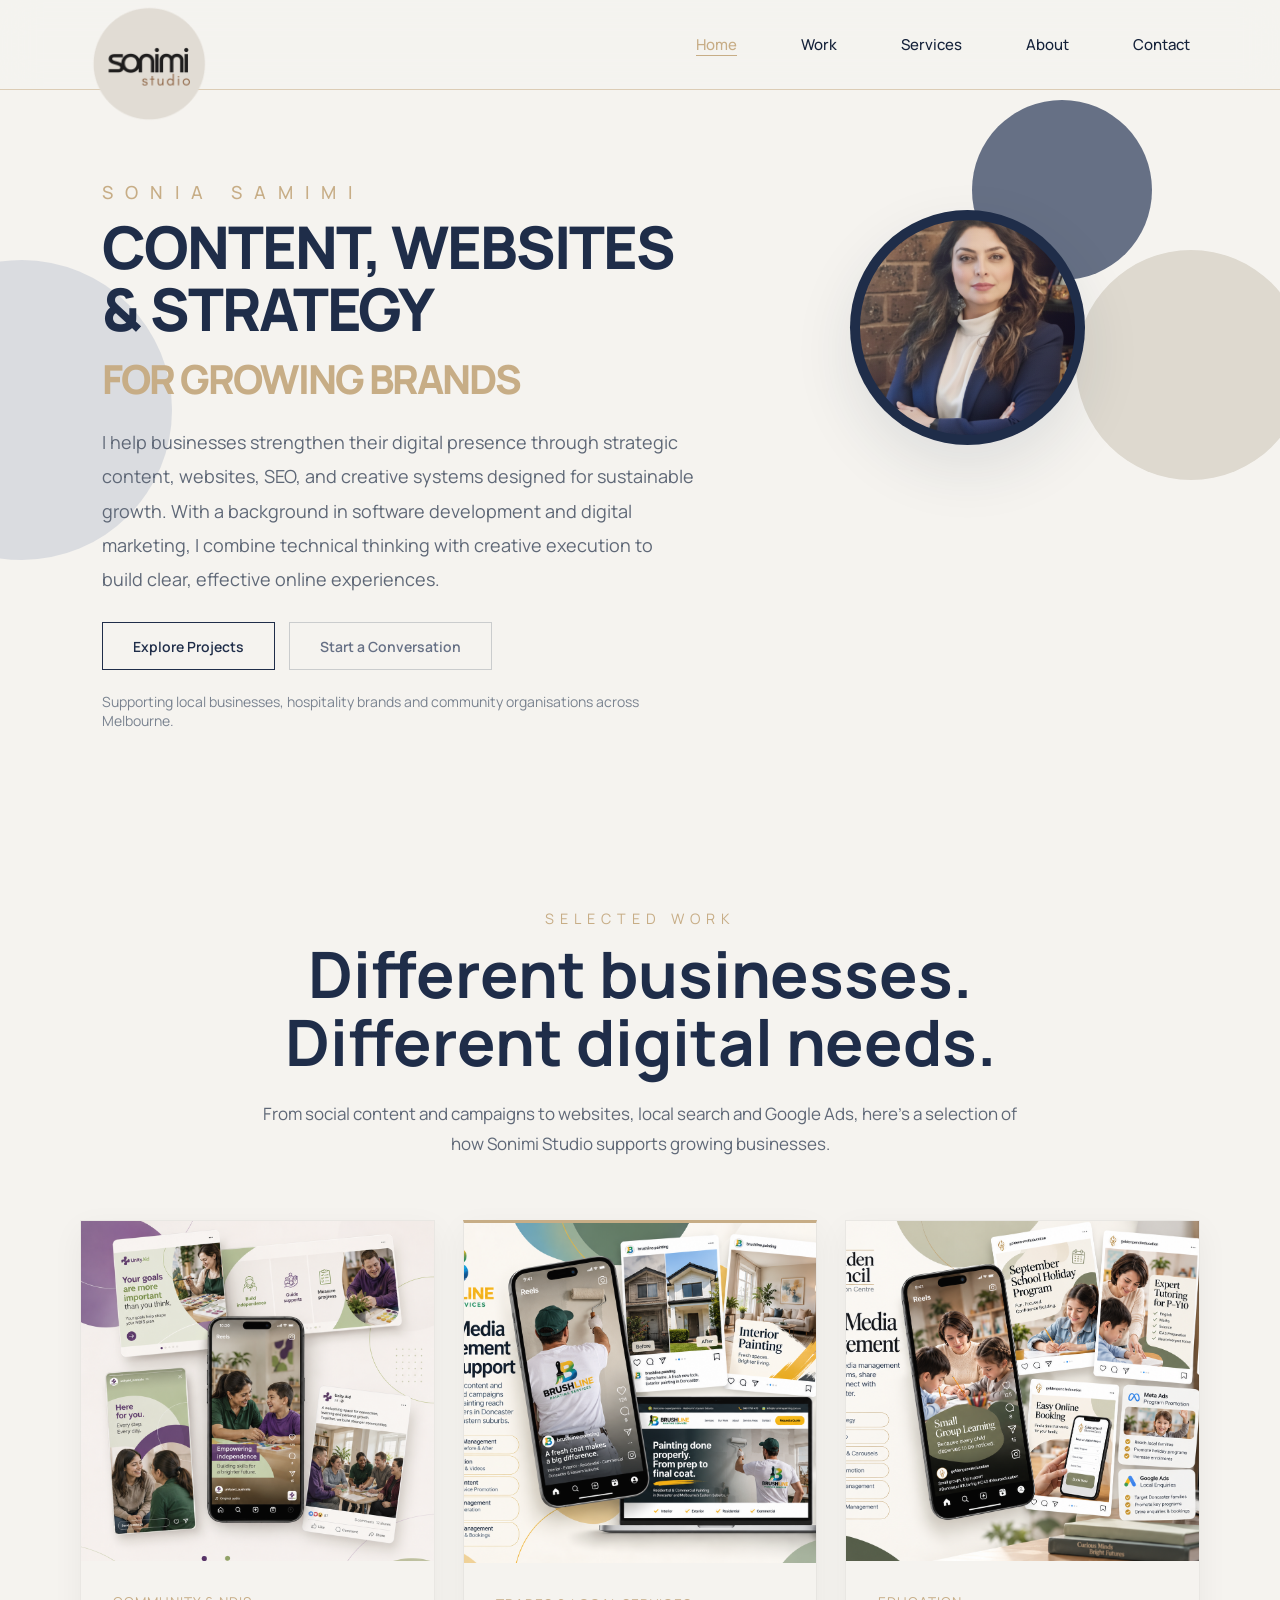
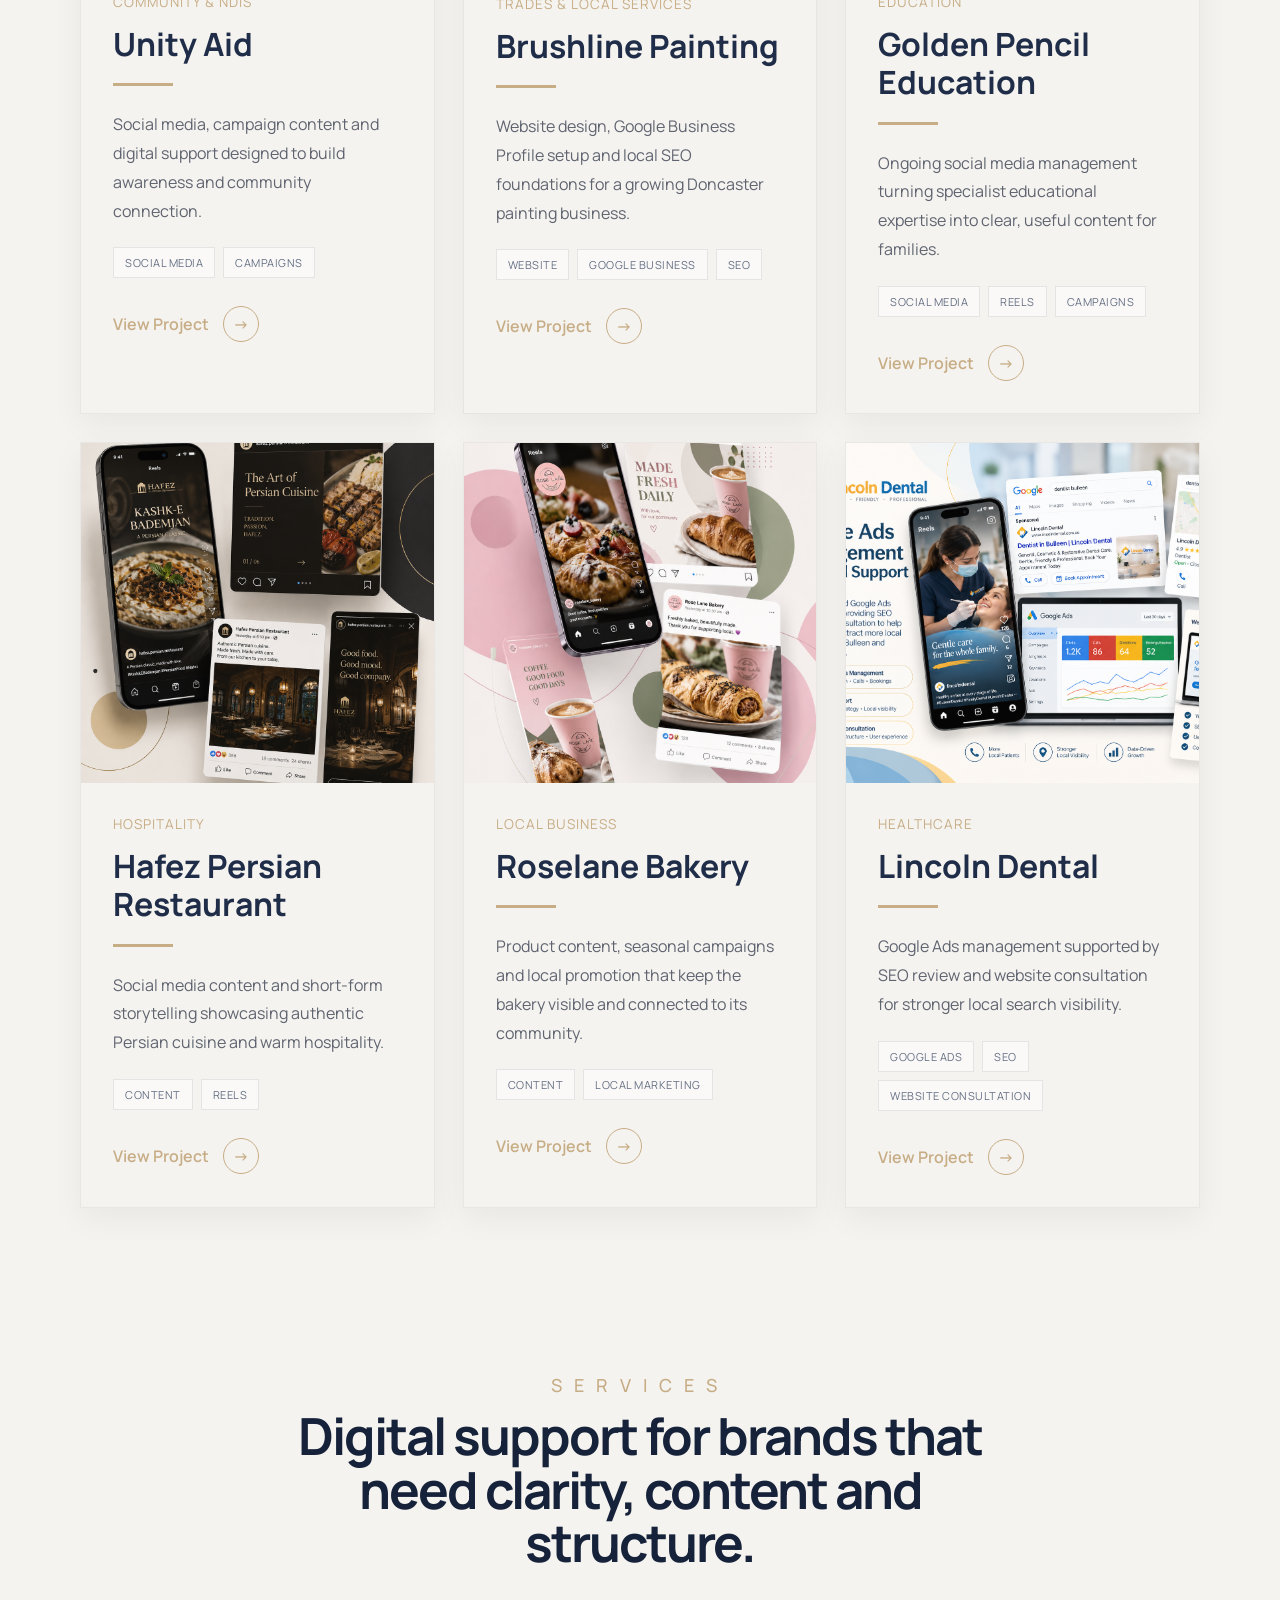
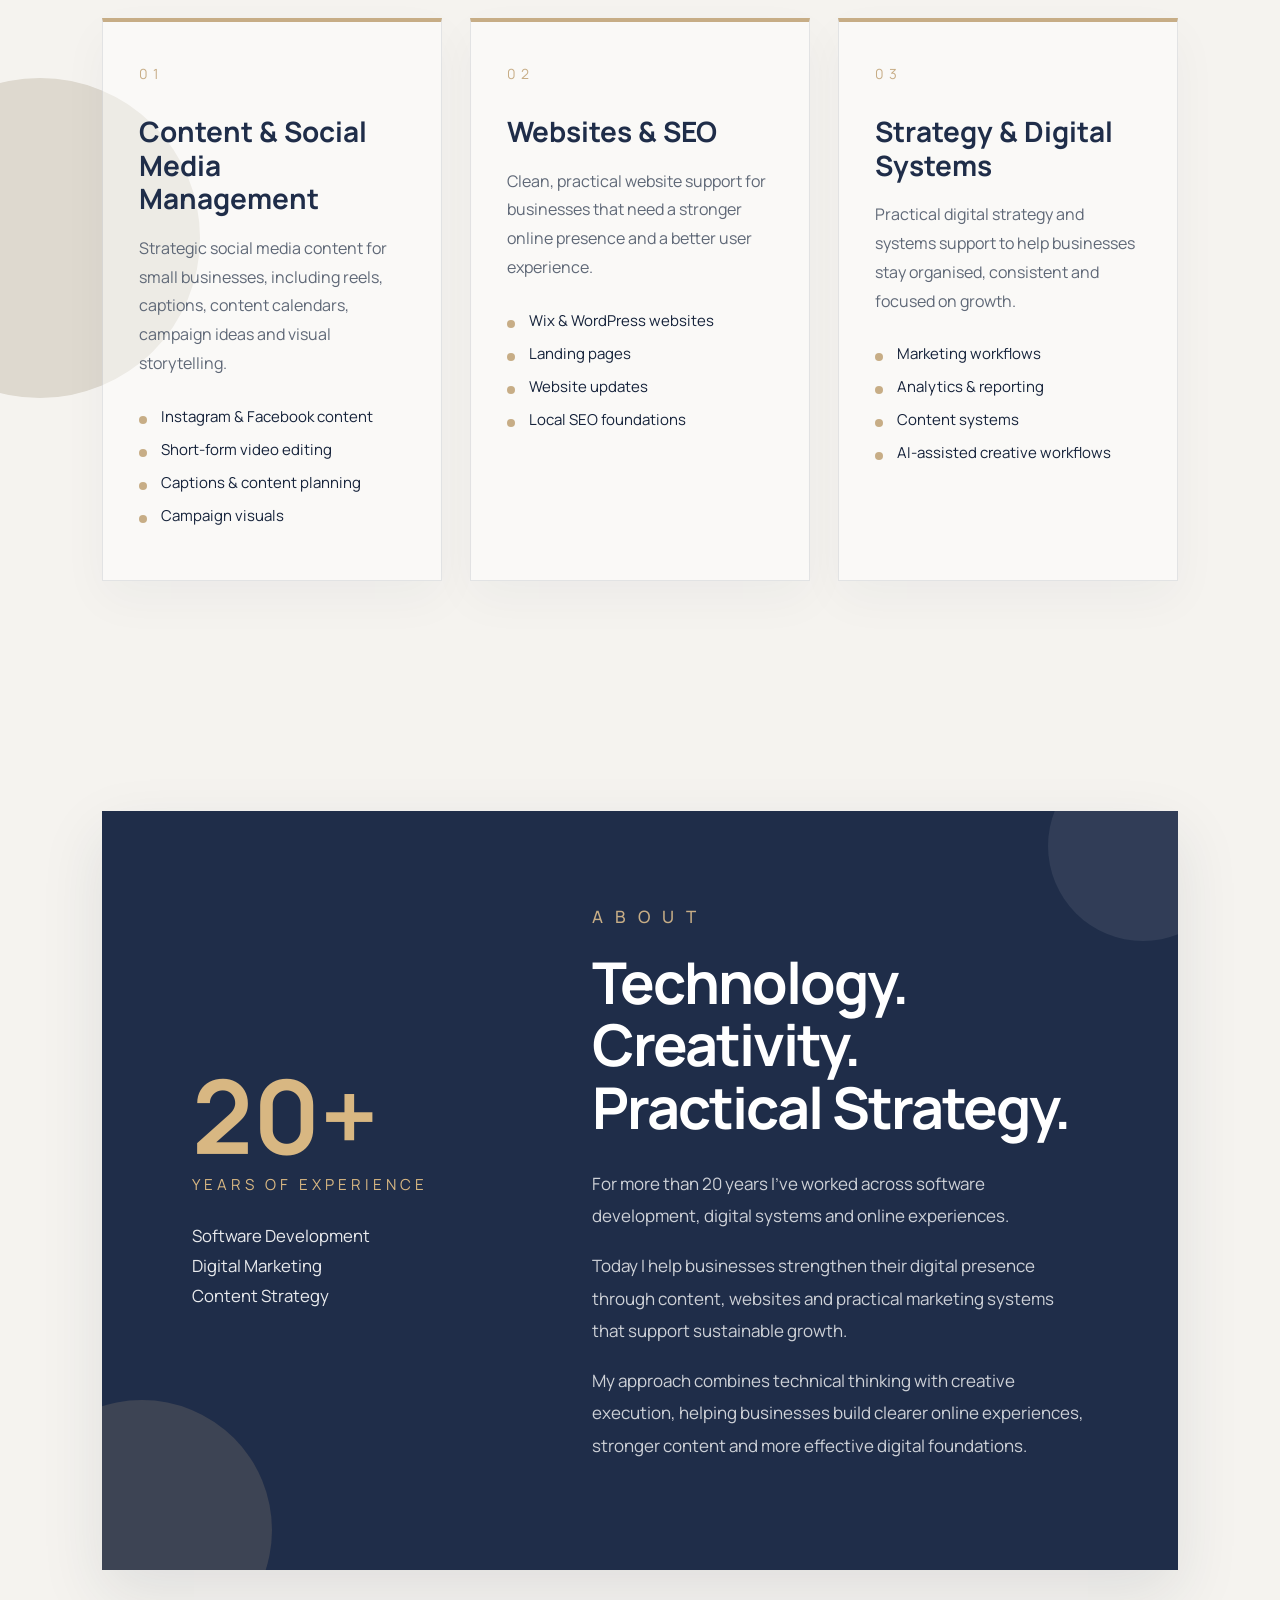
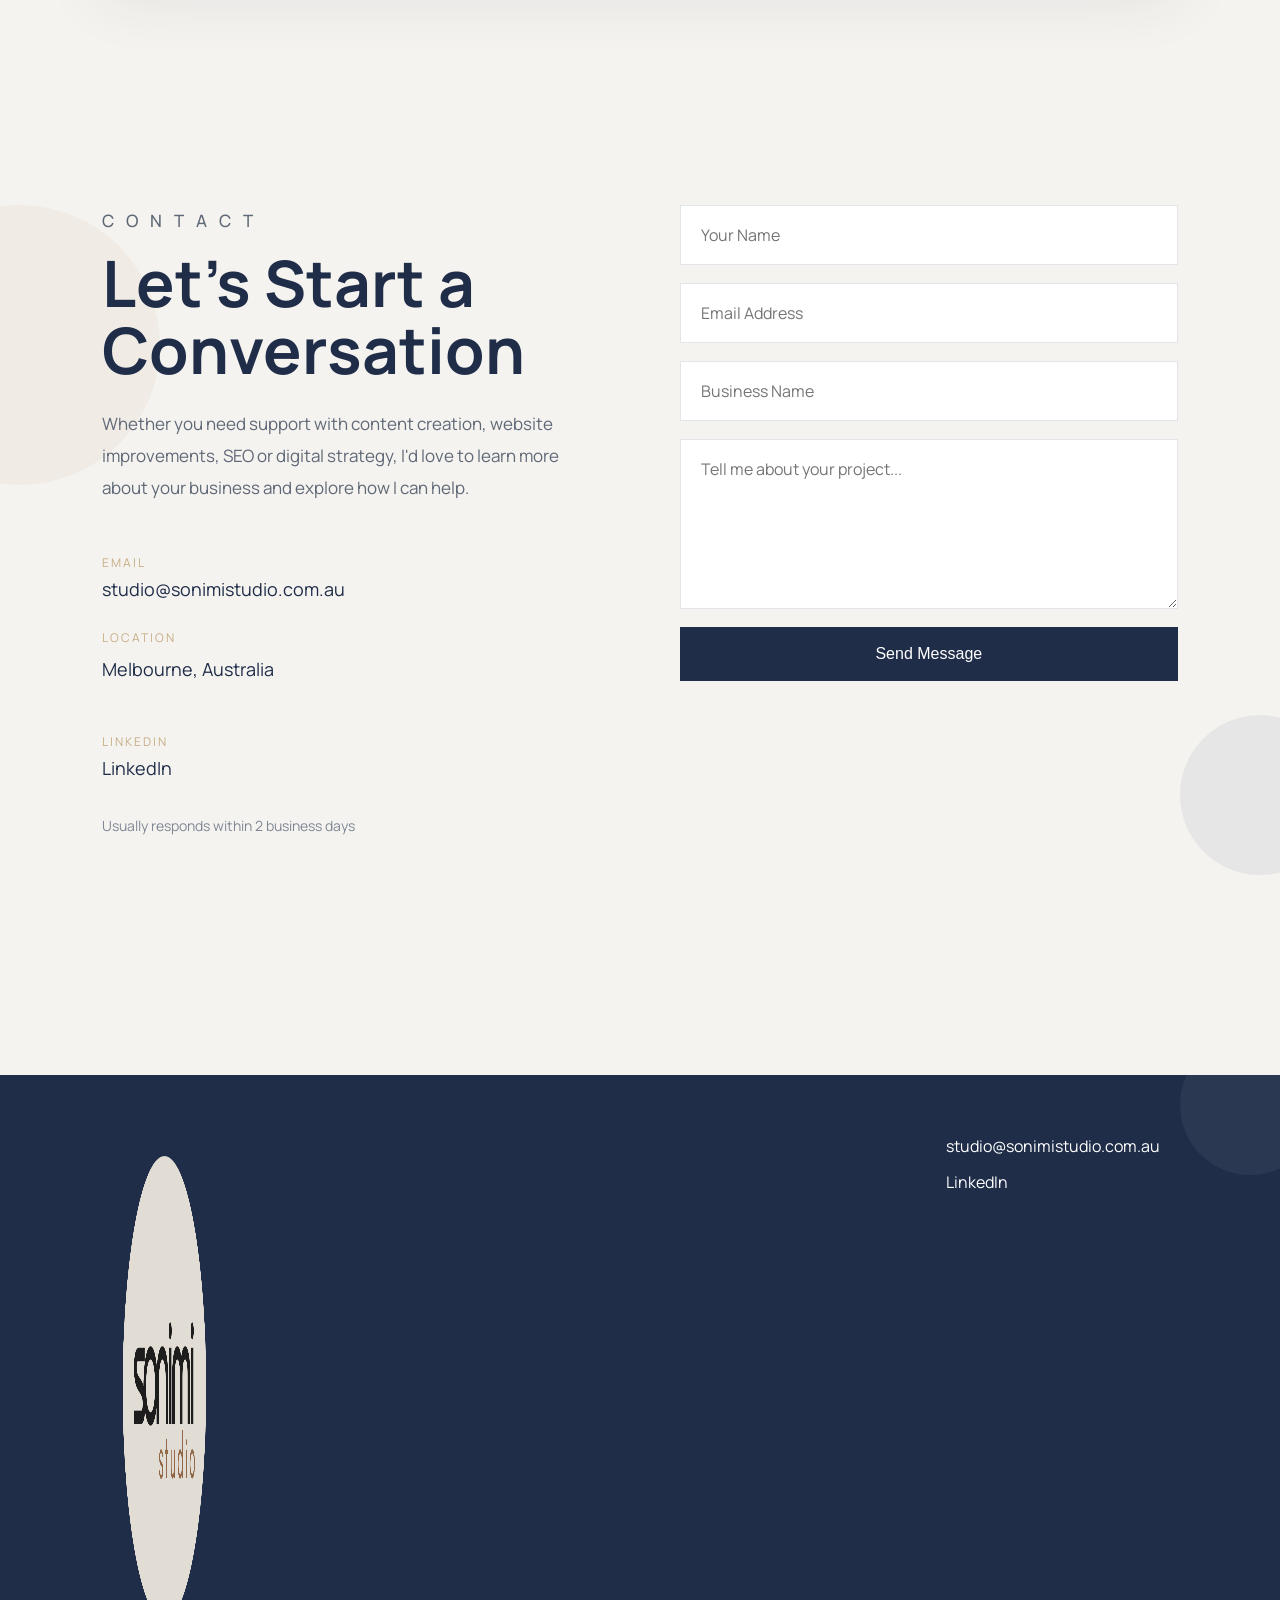
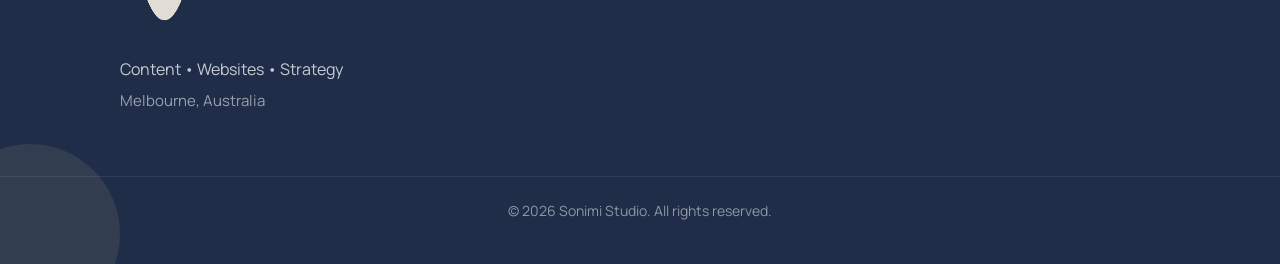
==== commit b2b5f6dd: "update photos for new clients" ====
--- a/index.html
+++ b/index.html
@@ -136,18 +136,18 @@
 </div>
 </article>
 <article class="portfolio-card portfolio-card-featured">
-<div class="portfolio-image"><img alt="Brushline Painting website and local digital presence project" decoding="async" loading="lazy" src="./images/portfolio/brushline-painting-website-local-seo-melbourne.svg"/></div>
+<div class="portfolio-image"><img alt="Brushline Painting website and local digital presence project" decoding="async" loading="lazy" src="./images/portfolio/brushline-painting-website-digital-marketing-melbourne.png"/></div>
 <div class="portfolio-content">
 <span class="portfolio-category">TRADES &amp; LOCAL SERVICES</span>
 <h3>Brushline Painting</h3>
 <div class="card-line"></div>
-<p>A new digital foundation built through website design, Google Business setup and local search visibility.</p>
+<p>Website design, Google Business Profile setup and local SEO foundations for a growing Doncaster painting business.</p>
 <div class="portfolio-tags"><span>Website</span><span>Google Business</span><span>SEO</span></div>
 <a class="portfolio-link" href="brushline.html">View Project <span>→</span></a>
 </div>
 </article>
 <article class="portfolio-card">
-<div class="portfolio-image"><img alt="Golden Pencil Education social media management project" decoding="async" loading="lazy" src="./images/portfolio/golden-pencil-education-social-media-doncaster.svg"/></div>
+<div class="portfolio-image"><img alt="Golden Pencil Education social media management project" decoding="async" loading="lazy" src="./images/portfolio/golden-pencil-social-media-management-doncaster.png"/></div>
 <div class="portfolio-content">
 <span class="portfolio-category">EDUCATION</span>
 <h3>Golden Pencil Education</h3>
@@ -180,13 +180,13 @@
 </div>
 </article>
 <article class="portfolio-card">
-<div class="portfolio-image"><img alt="Lincoln Dental Google Ads and search visibility project" decoding="async" loading="lazy" src="./images/portfolio/lincoln-dental-google-ads-seo-melbourne.svg"/></div>
+<div class="portfolio-image"><img alt="Lincoln Dental Google Ads and search visibility project" decoding="async" loading="lazy" src="./images/portfolio/lincoln-dental-google-ads-seo-consulting-melbourne.png"/></div>
 <div class="portfolio-content">
 <span class="portfolio-category">HEALTHCARE</span>
 <h3>Lincoln Dental</h3>
 <div class="card-line"></div>
-<p>Google Ads management and digital visibility work focused on local patient acquisition and stronger search presence.</p>
-<div class="portfolio-tags"><span>Google Ads</span><span>SEO</span><span>Digital Strategy</span></div>
+<p>Google Ads management supported by SEO review and website consultation for stronger local search visibility.</p>
+<div class="portfolio-tags"><span>Google Ads</span><span>SEO</span><span>Website Consultation</span></div>
 <a class="portfolio-link" href="lincoln-dental.html">View Project <span>→</span></a>
 </div>
 </article>
--- a/styles.css
+++ b/styles.css
@@ -1220,4 +1220,23 @@
   .case-meta{grid-template-columns:repeat(2,1fr)}
   .results-panel{grid-template-columns:1fr}
   .case-pagination{flex-direction:column}
-}+}
+/* Golden Pencil / case-study visual showcase */
+.case-showcase{
+  max-width:1120px;
+  margin:0 auto;
+  padding:clamp(70px,9vw,110px) clamp(24px,8vw,160px) 20px;
+}
+.case-showcase-heading{max-width:760px;margin-bottom:34px}
+.case-showcase-heading h2{font-size:clamp(30px,4vw,48px);line-height:1.08;color:var(--navy);margin:8px 0 0}
+.case-showcase-grid{display:grid;grid-template-columns:repeat(2,minmax(0,1fr));gap:22px}
+.case-showcase-item{margin:0;background:#fff;box-shadow:var(--shadow);overflow:hidden}
+.case-showcase-item img{width:100%;height:420px;object-fit:cover;display:block}
+.case-showcase-wide{grid-column:1/-1}
+.case-showcase-wide img{height:auto;max-height:620px;object-fit:contain;background:#f7f4ee}
+.case-showcase-item figcaption{padding:14px 16px 16px;font-size:13px;letter-spacing:.04em;color:var(--navy);background:#fff}
+@media (max-width:760px){
+  .case-showcase-grid{grid-template-columns:1fr}
+  .case-showcase-wide{grid-column:auto}
+  .case-showcase-item img{height:auto;max-height:none;object-fit:contain}
+}
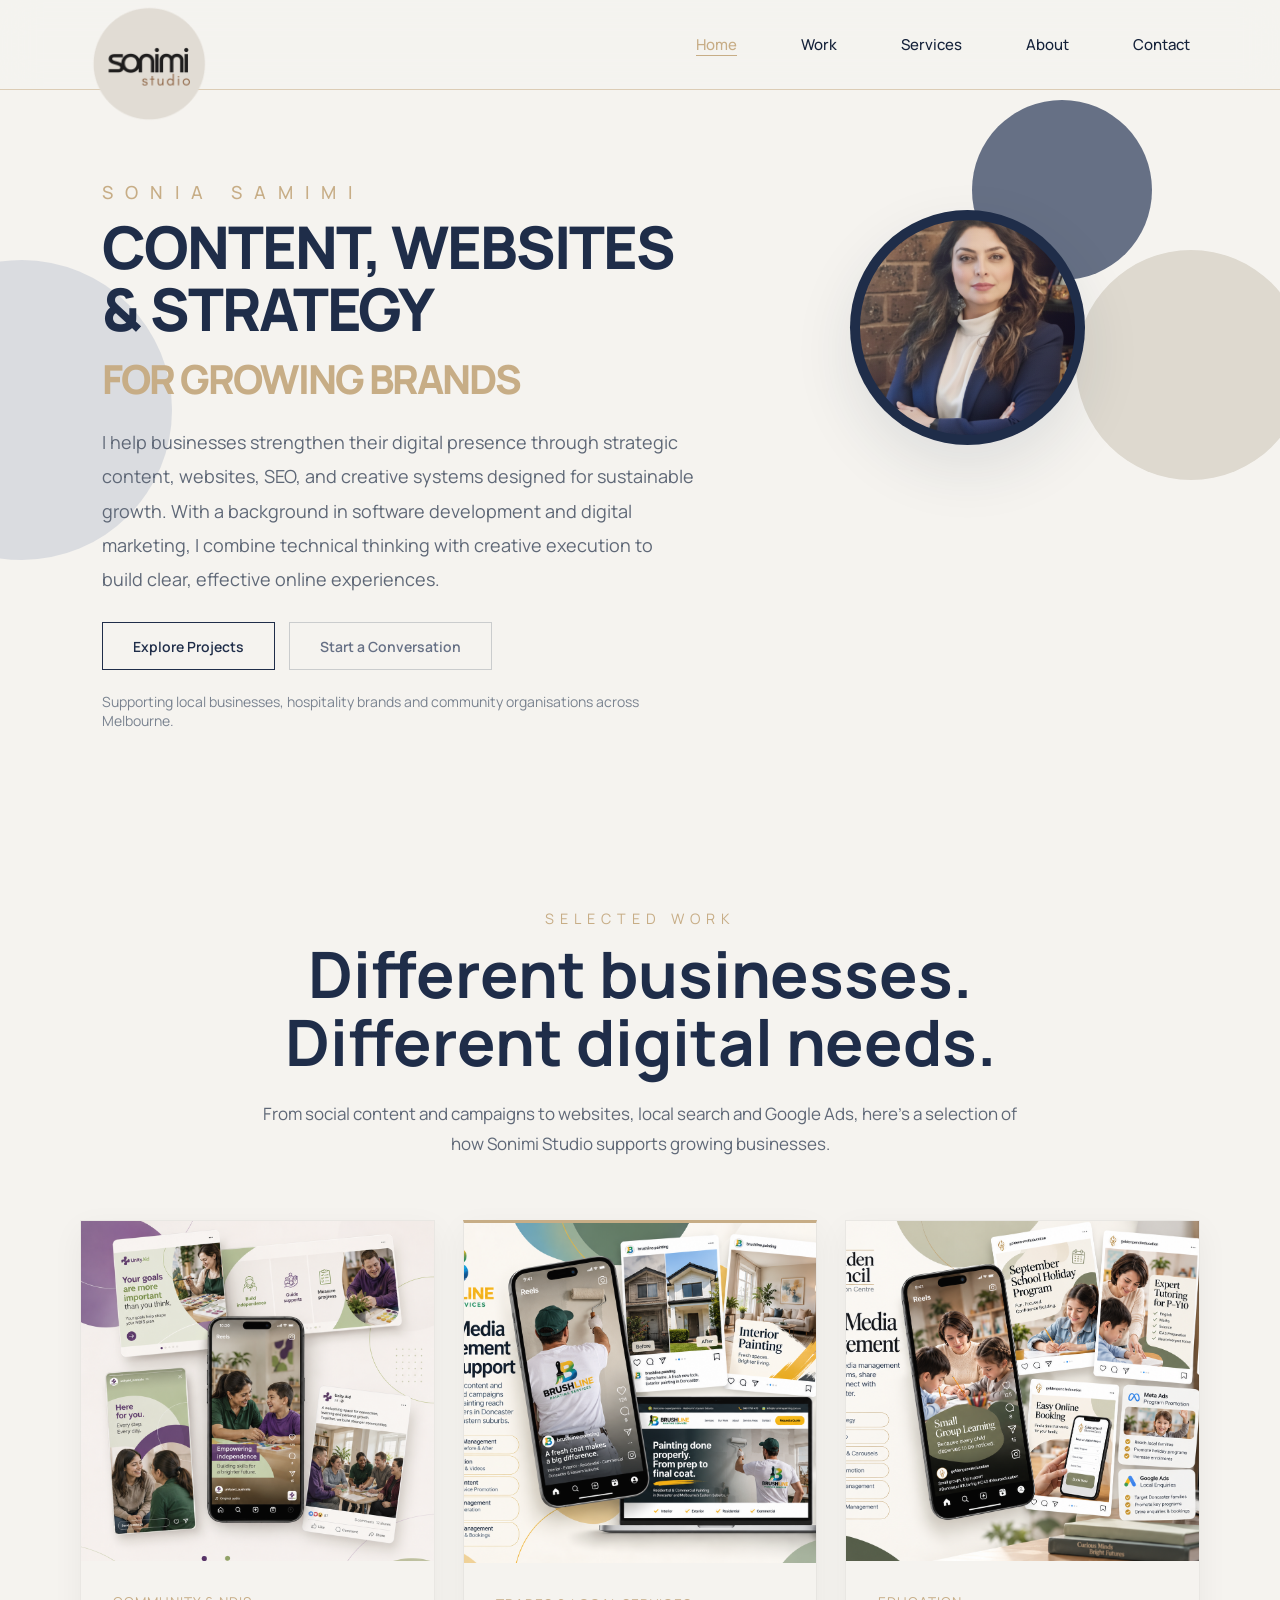
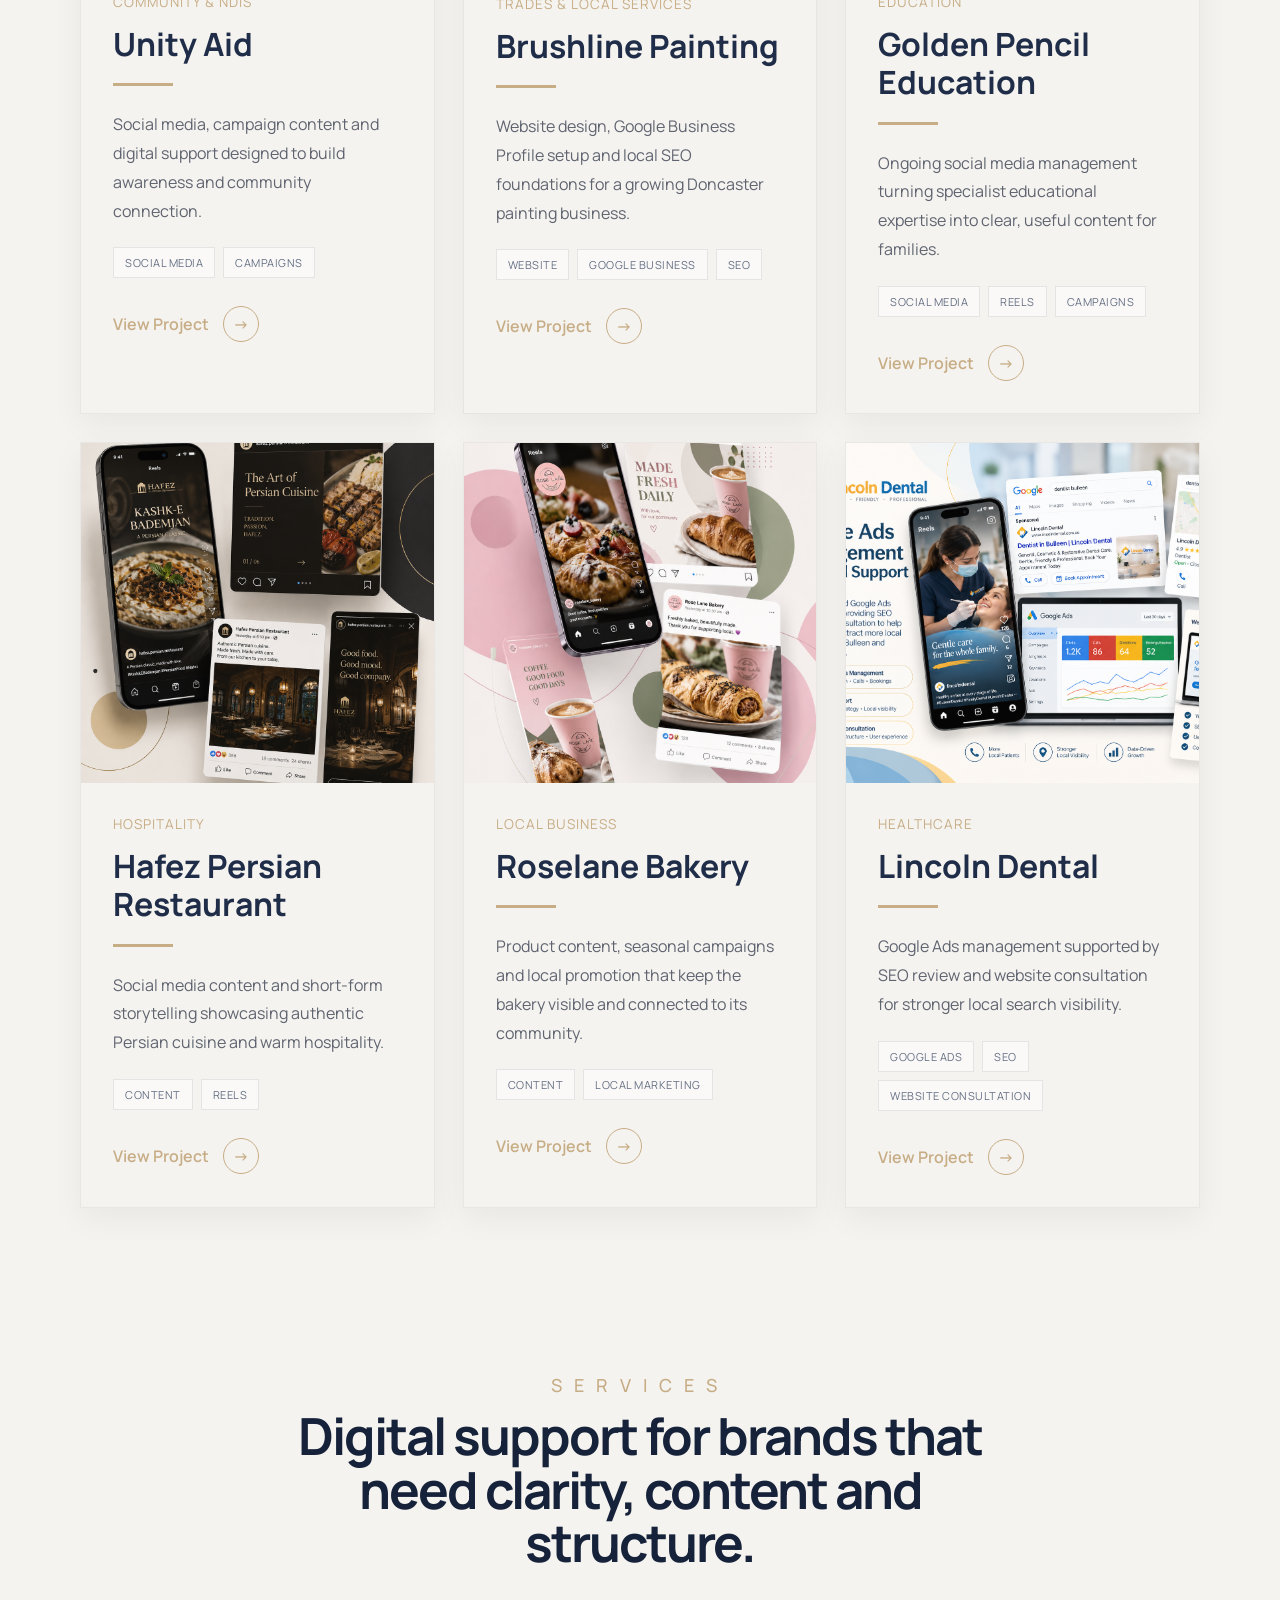
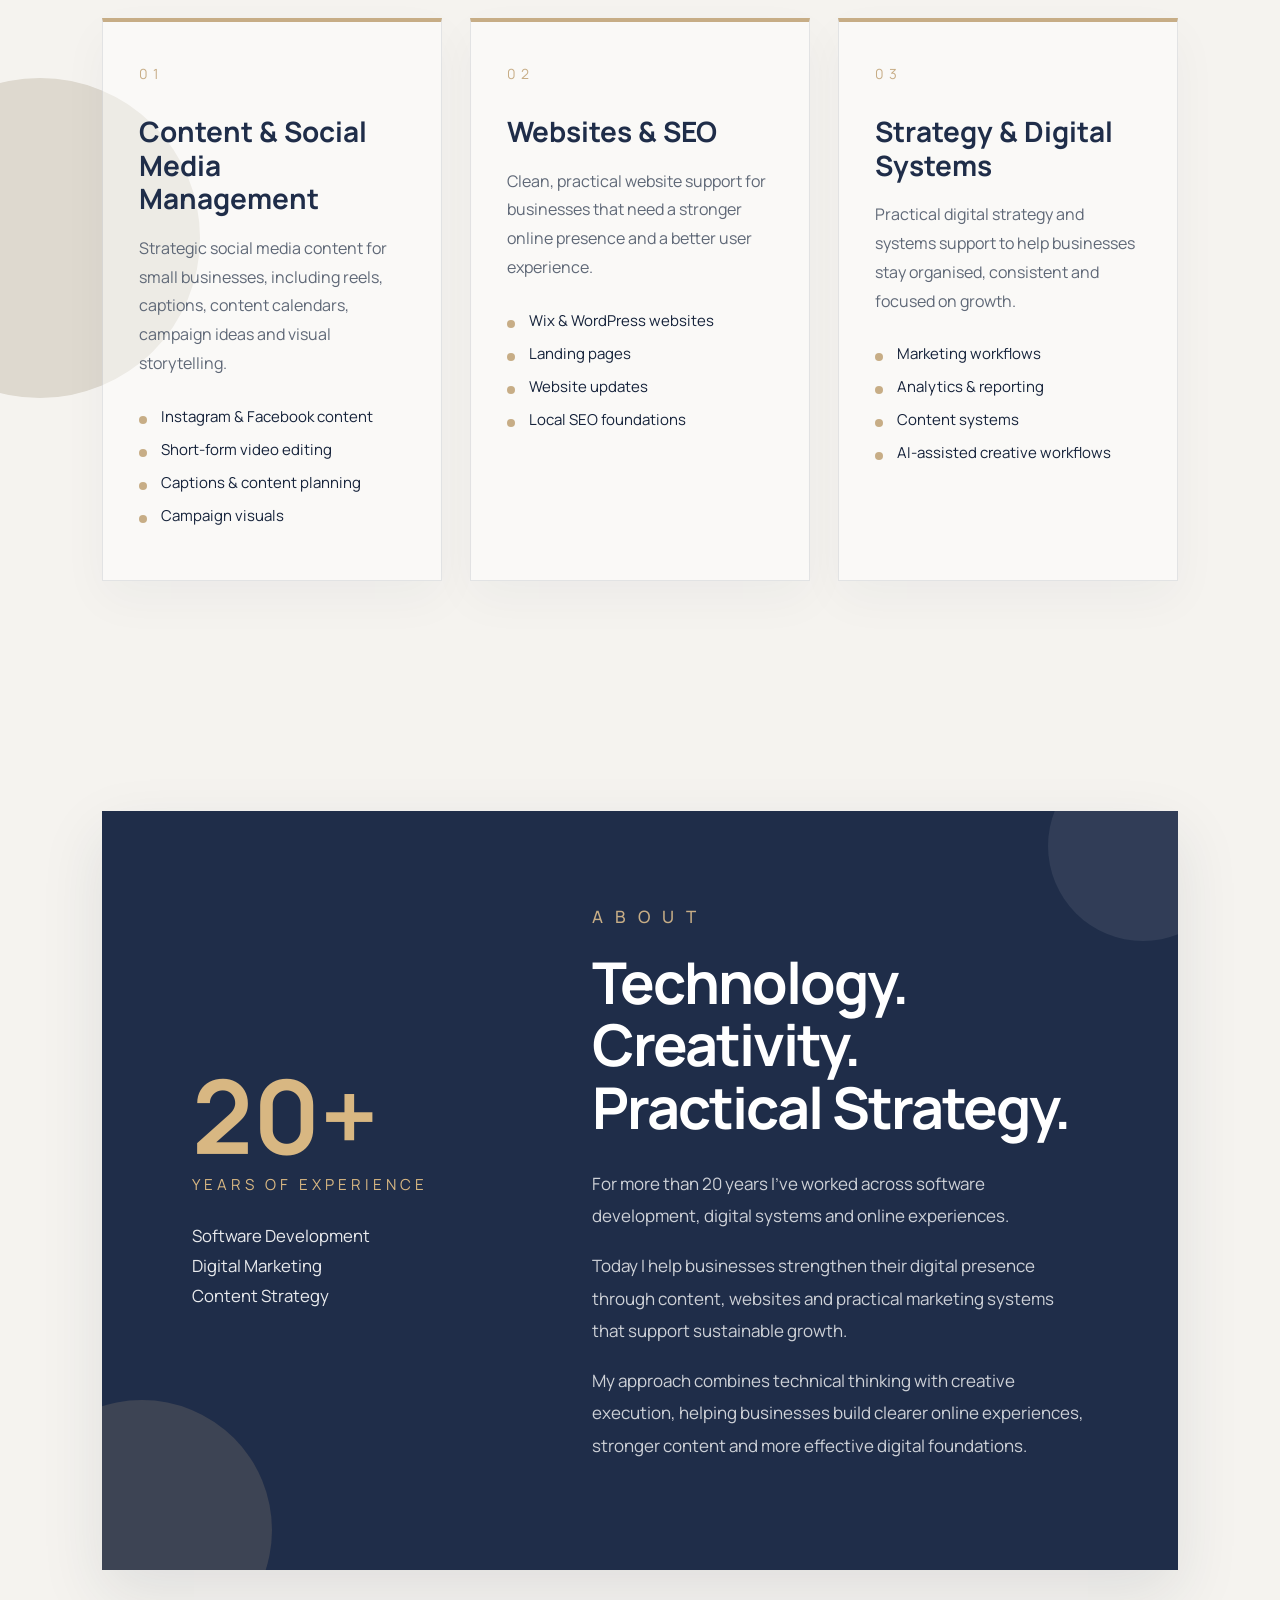
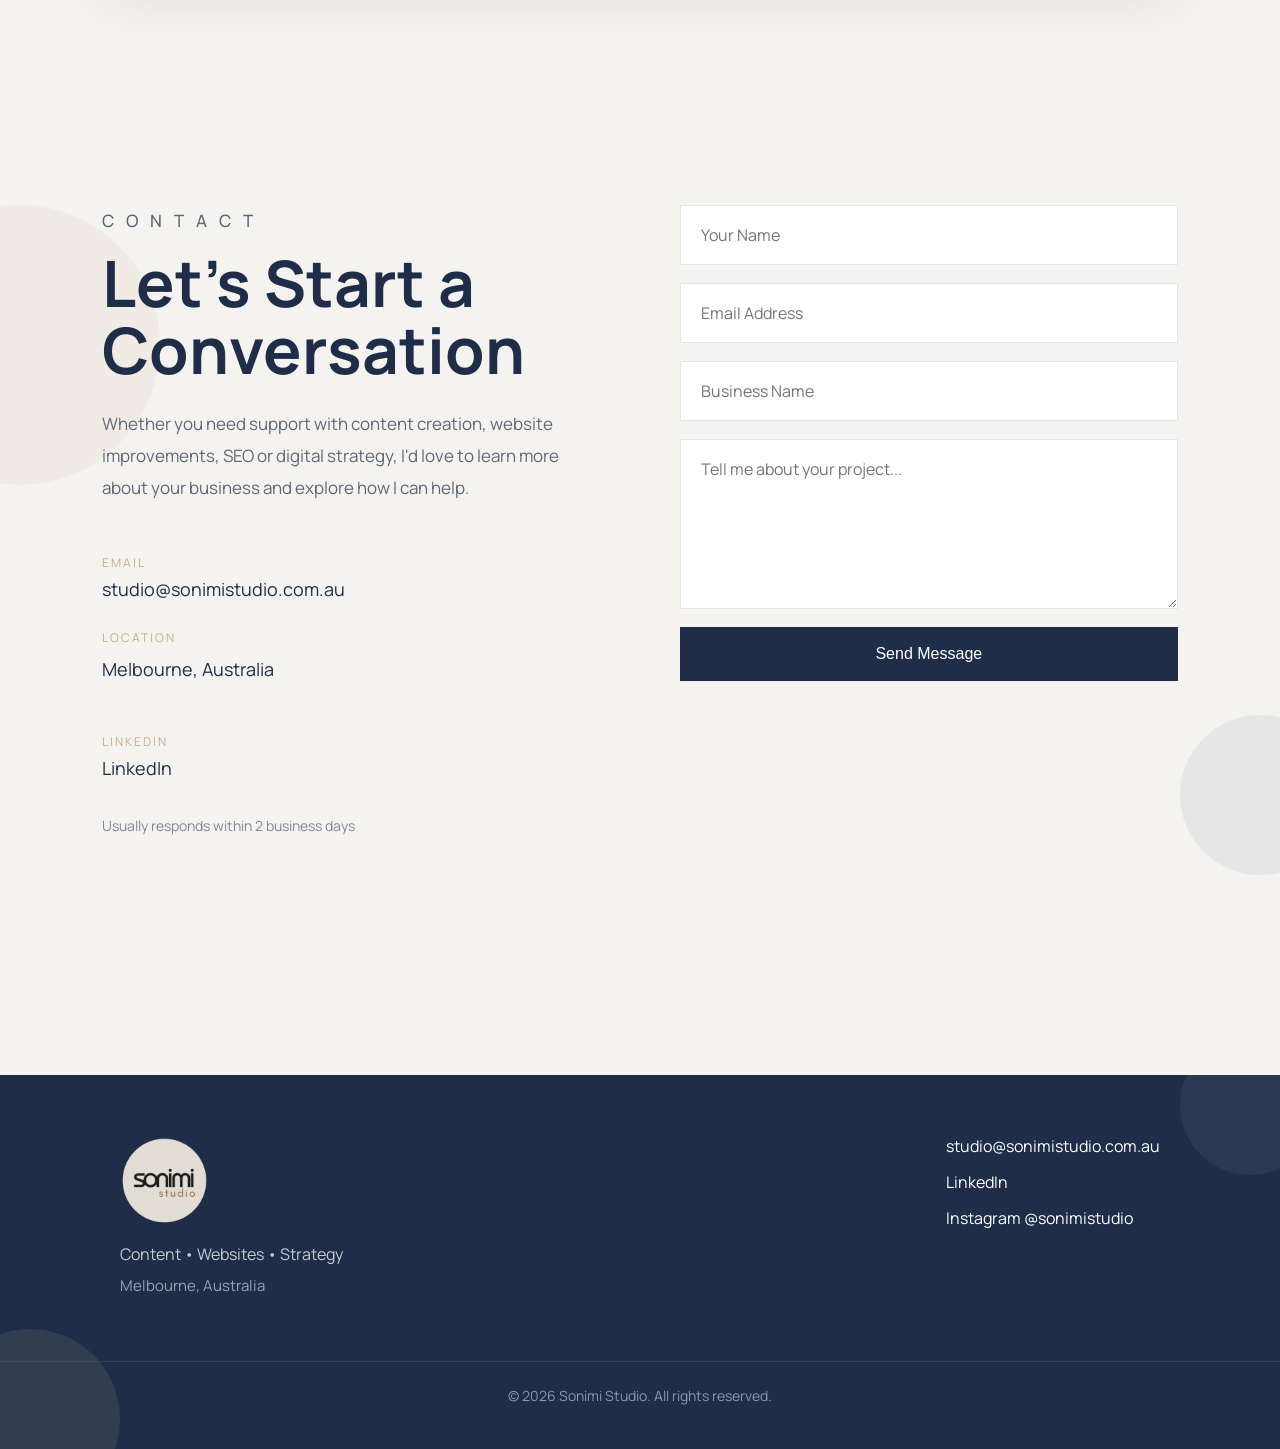
==== commit 09b4f8b4: "fix footer logo" ====
--- a/index.html
+++ b/index.html
@@ -345,6 +345,7 @@
 <a href="https://www.linkedin.com/in/sonia-samimi-bb554b28/" rel="noopener noreferrer" target="_blank">
           LinkedIn
         </a>
+<a href="https://www.instagram.com/sonimistudio" rel="noopener noreferrer" target="_blank" aria-label="Sonimi Studio on Instagram">Instagram @sonimistudio</a>
 </div>
 </div>
 <div class="footer-bottom">
--- a/styles.css
+++ b/styles.css
@@ -830,6 +830,10 @@
 
 .footer-logo{
     width:90px;
+    height:auto;
+    aspect-ratio:1 / 1;
+    object-fit:contain;
+    display:block;
     margin-bottom:18px;
 }
 
